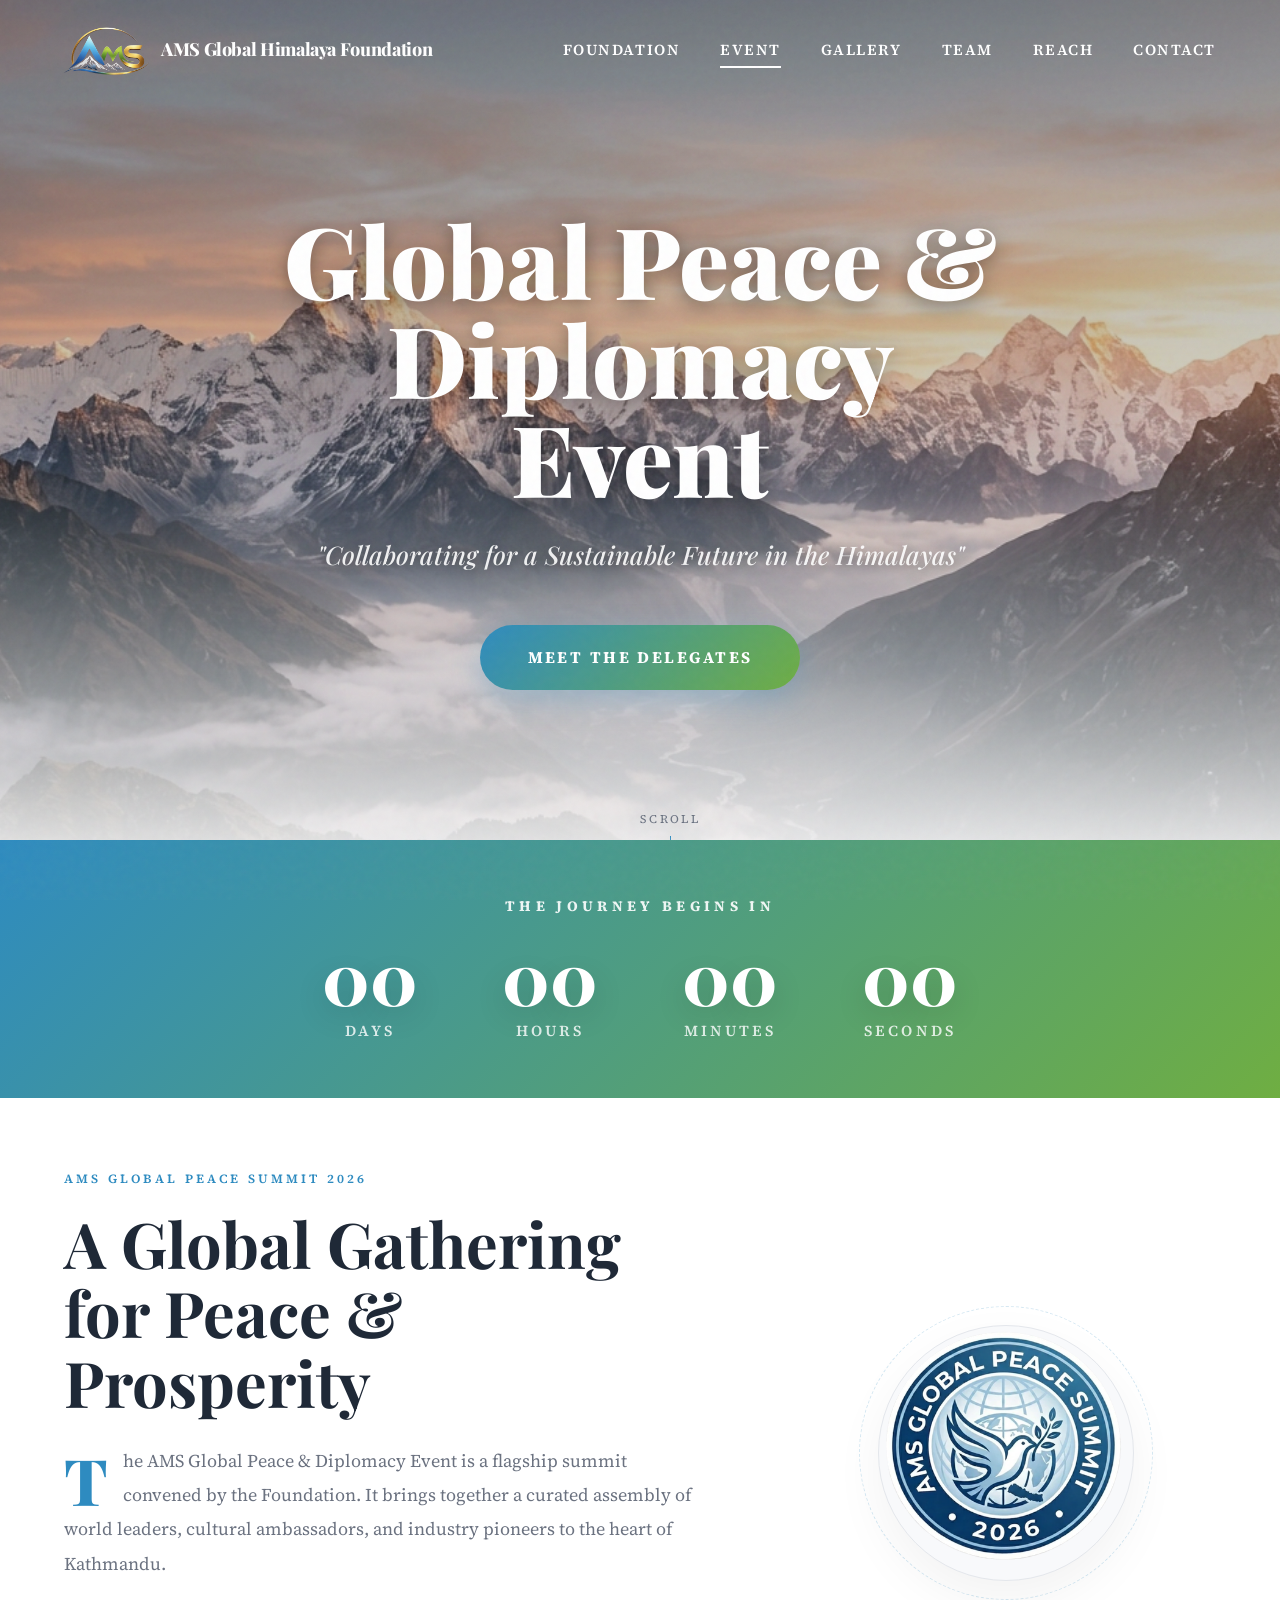
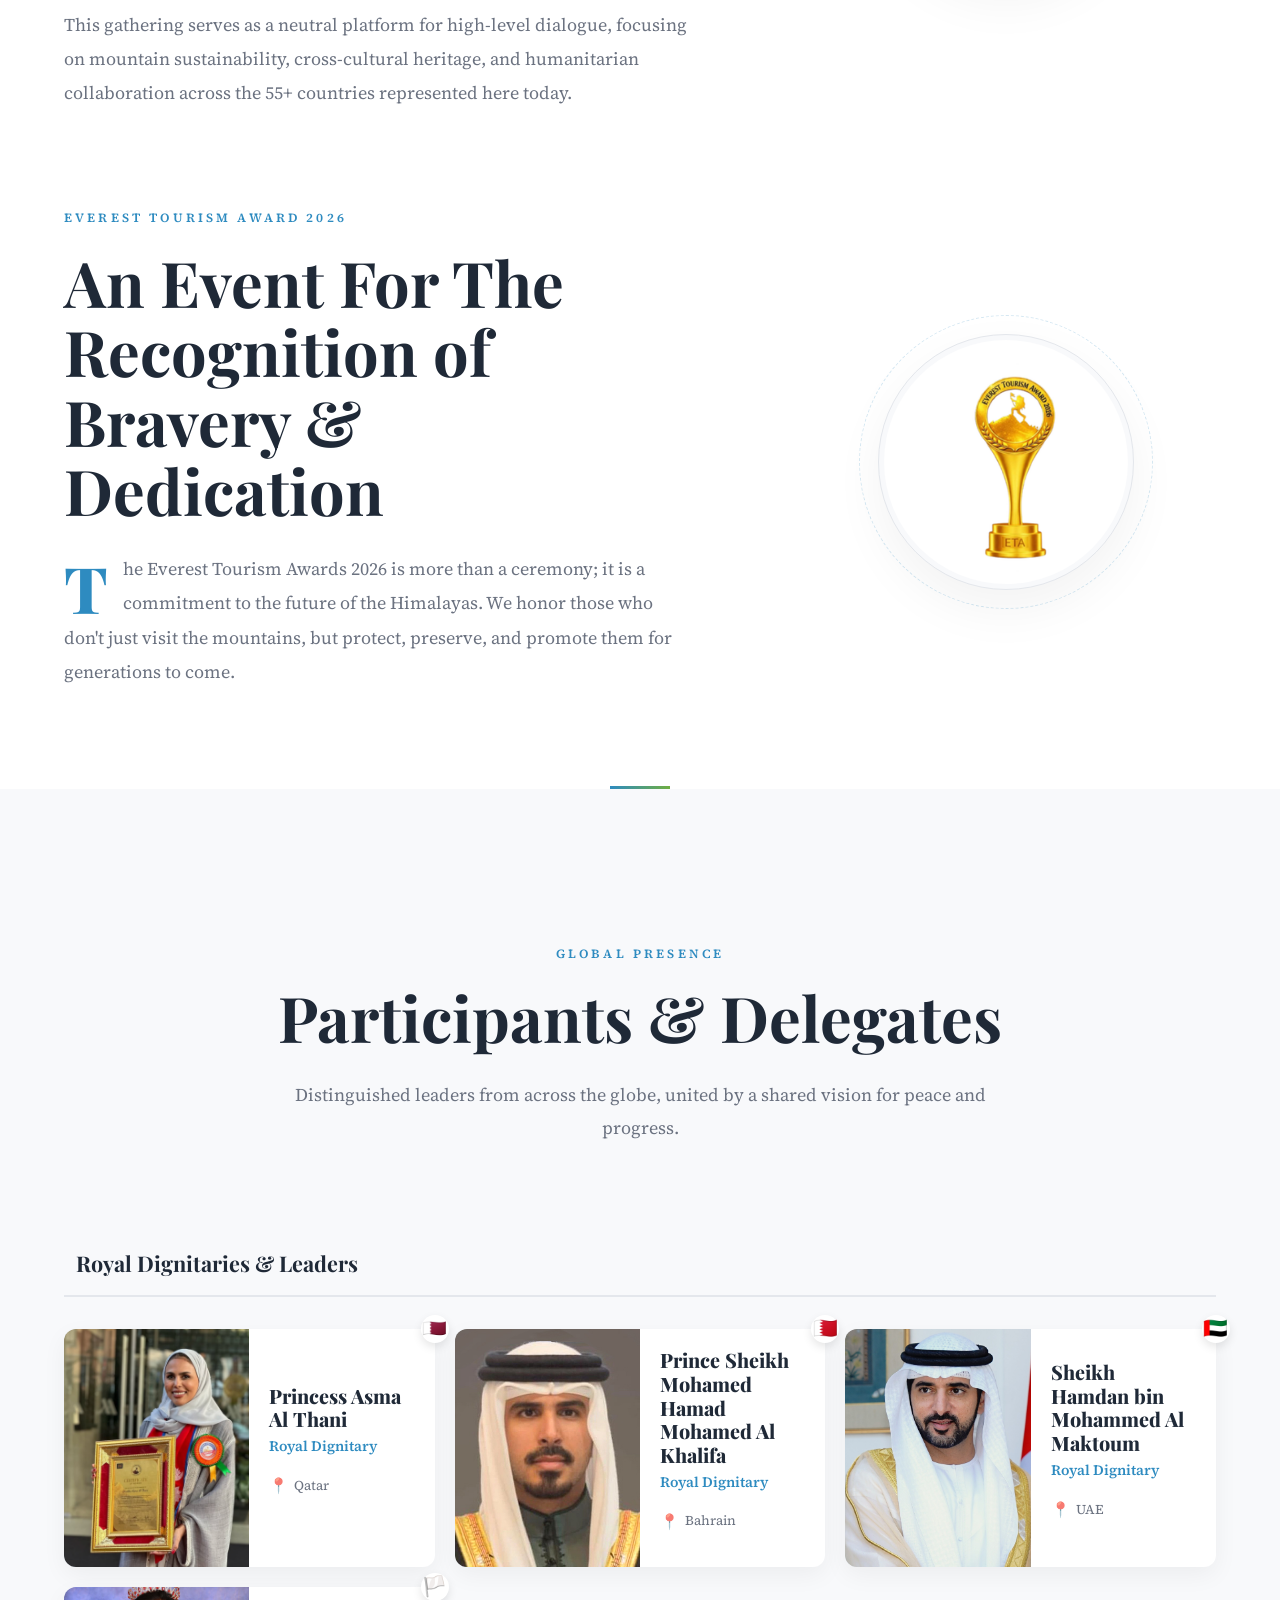
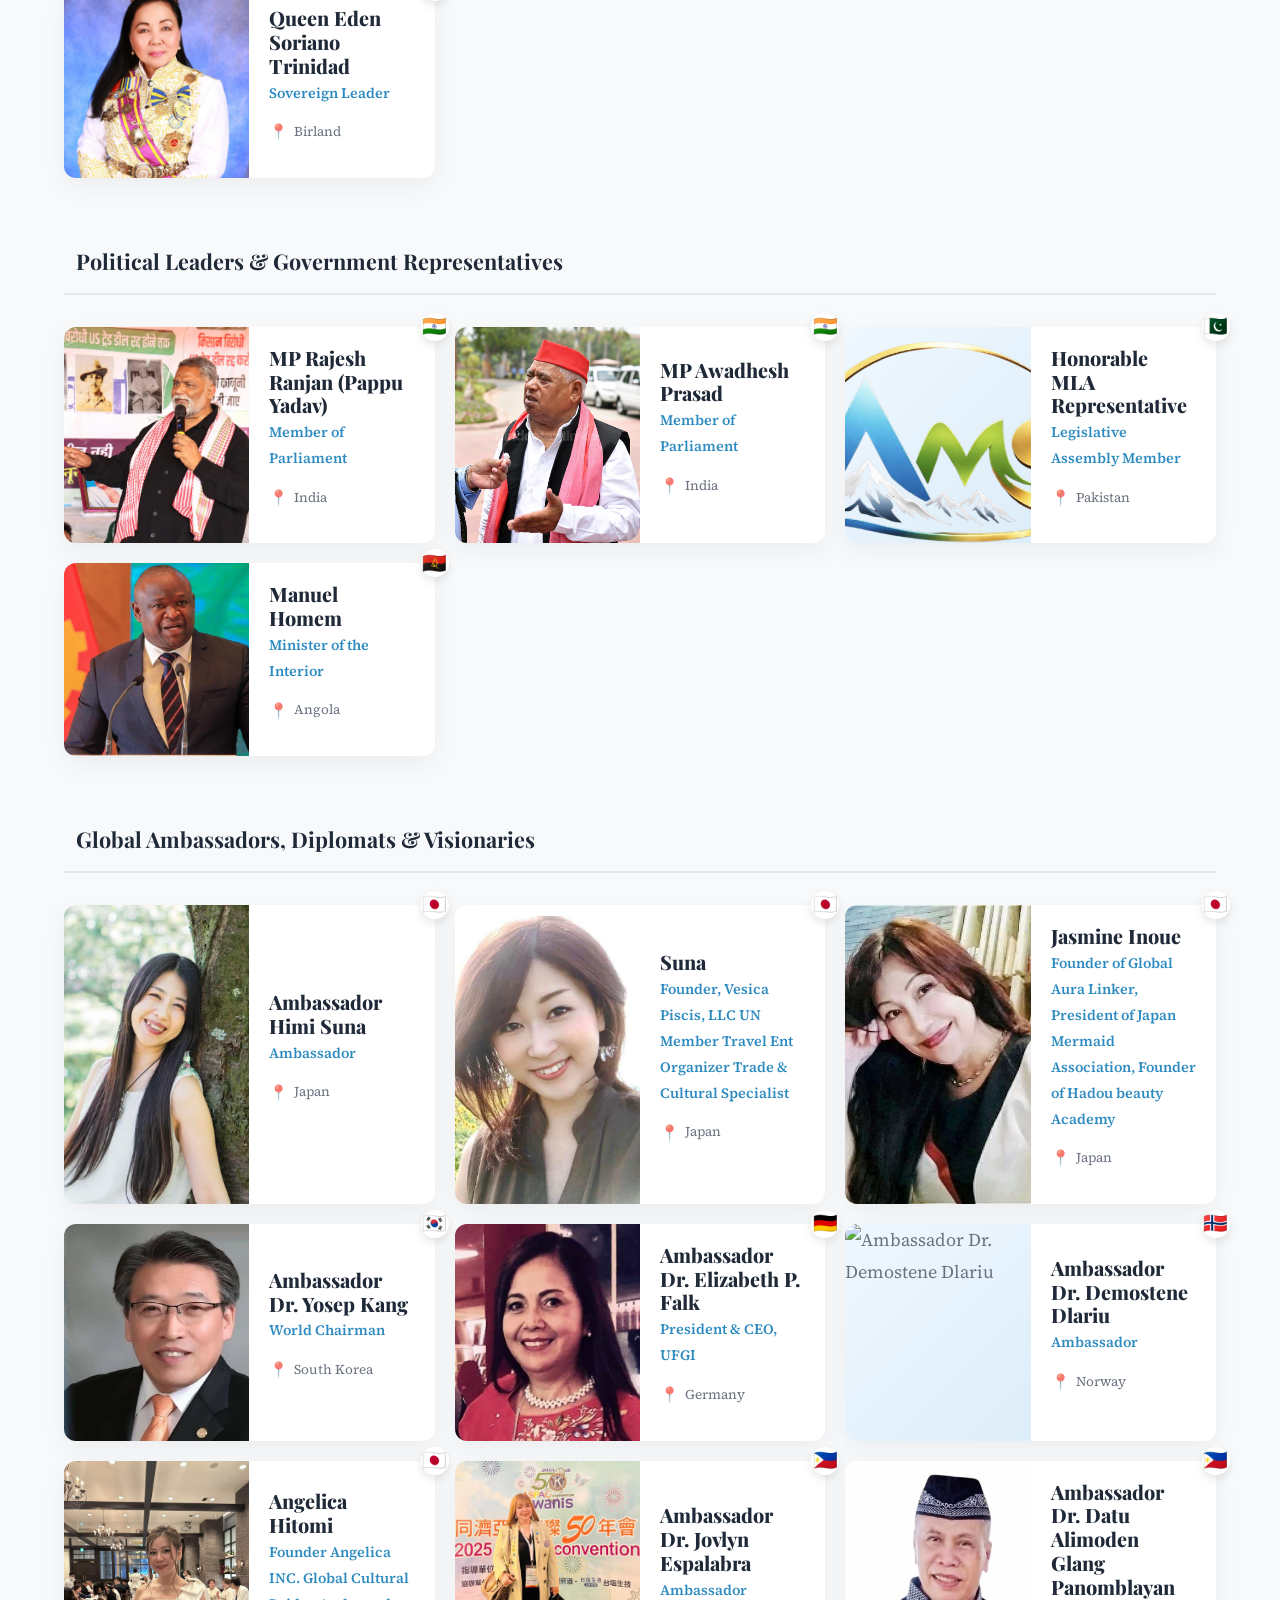
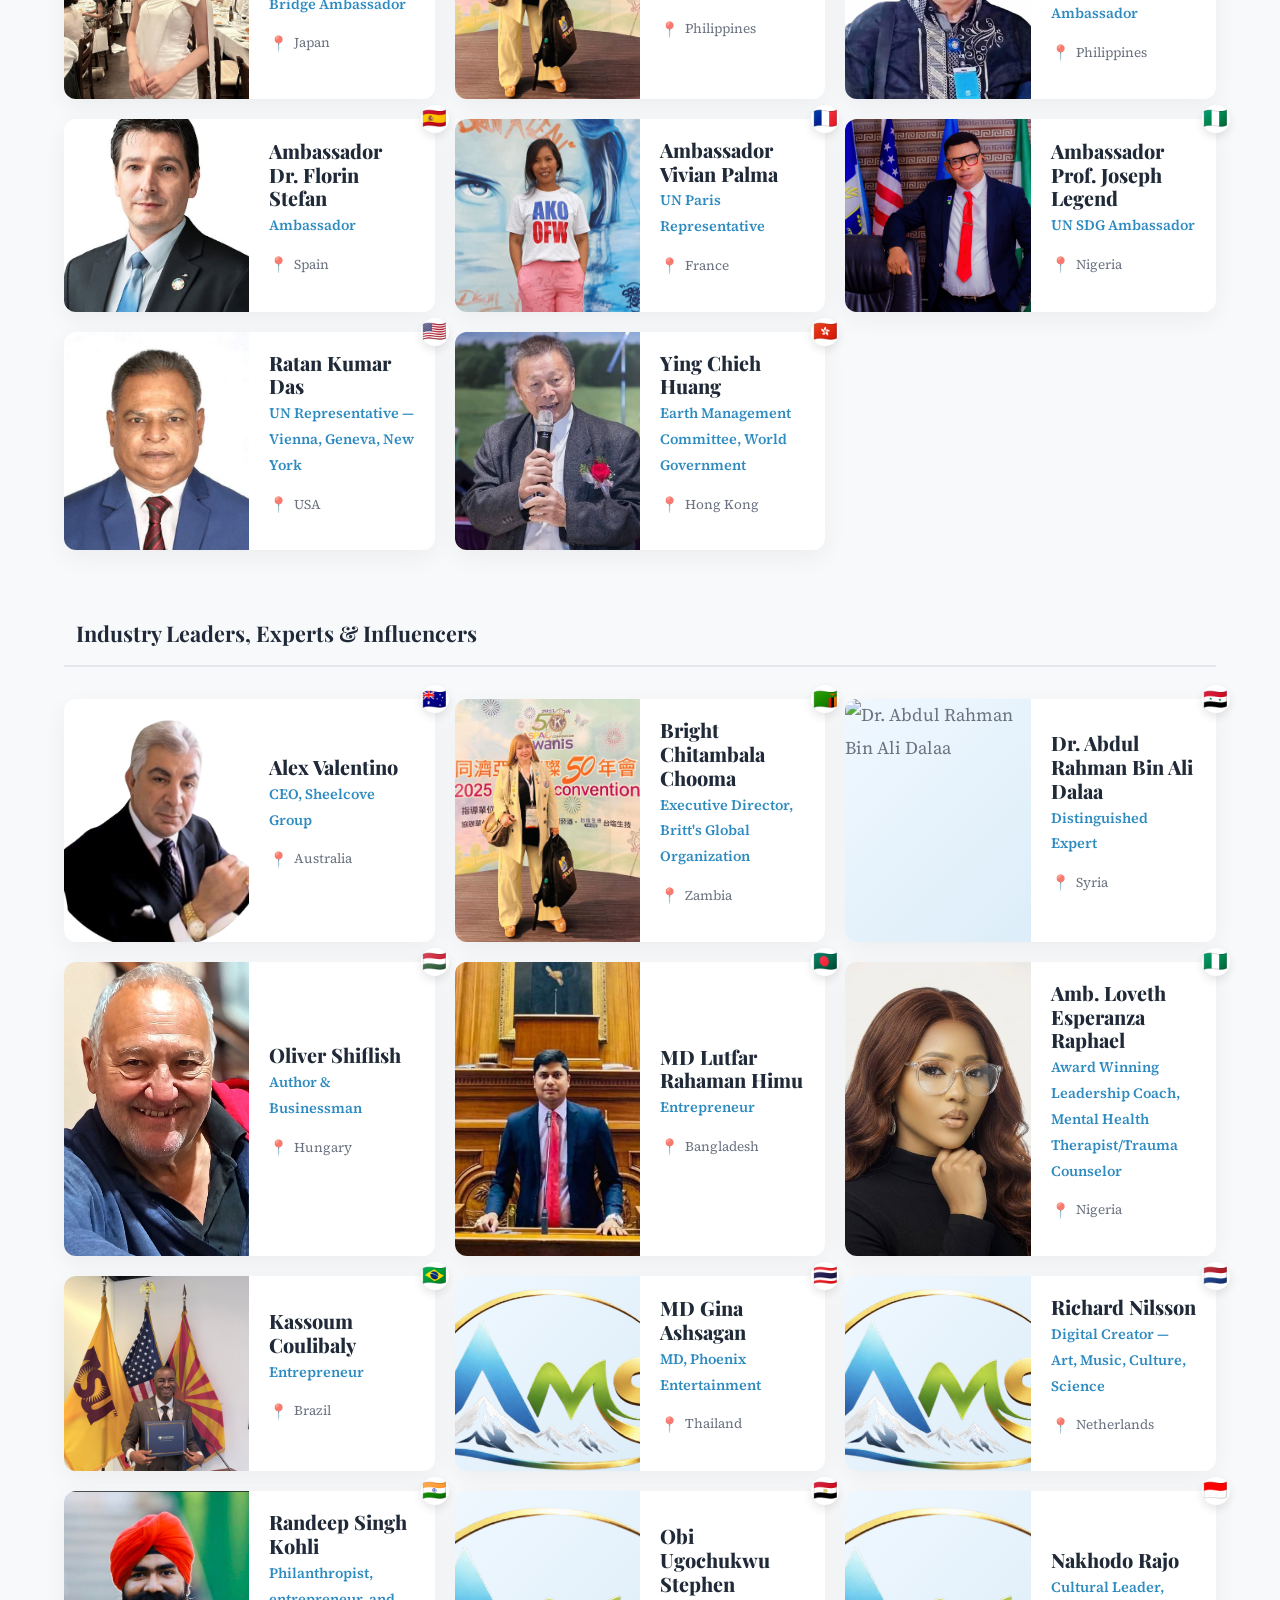
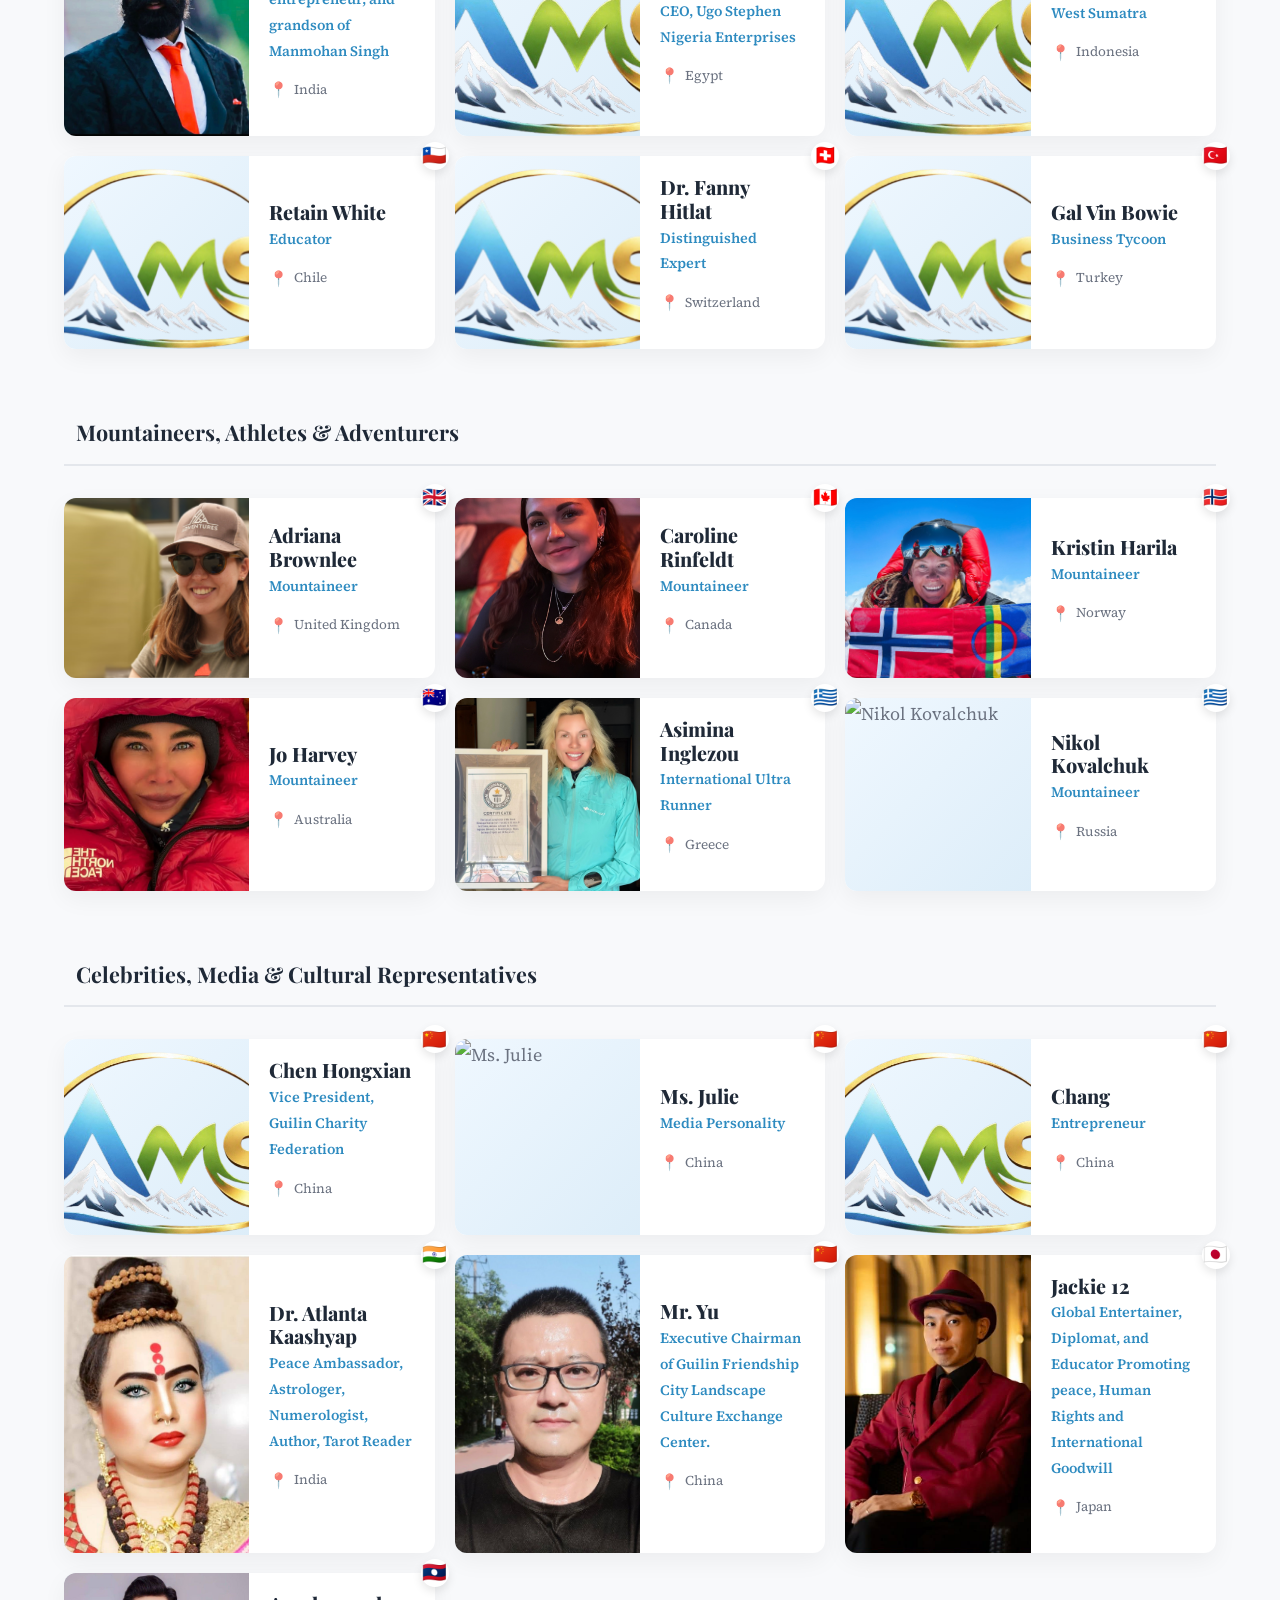
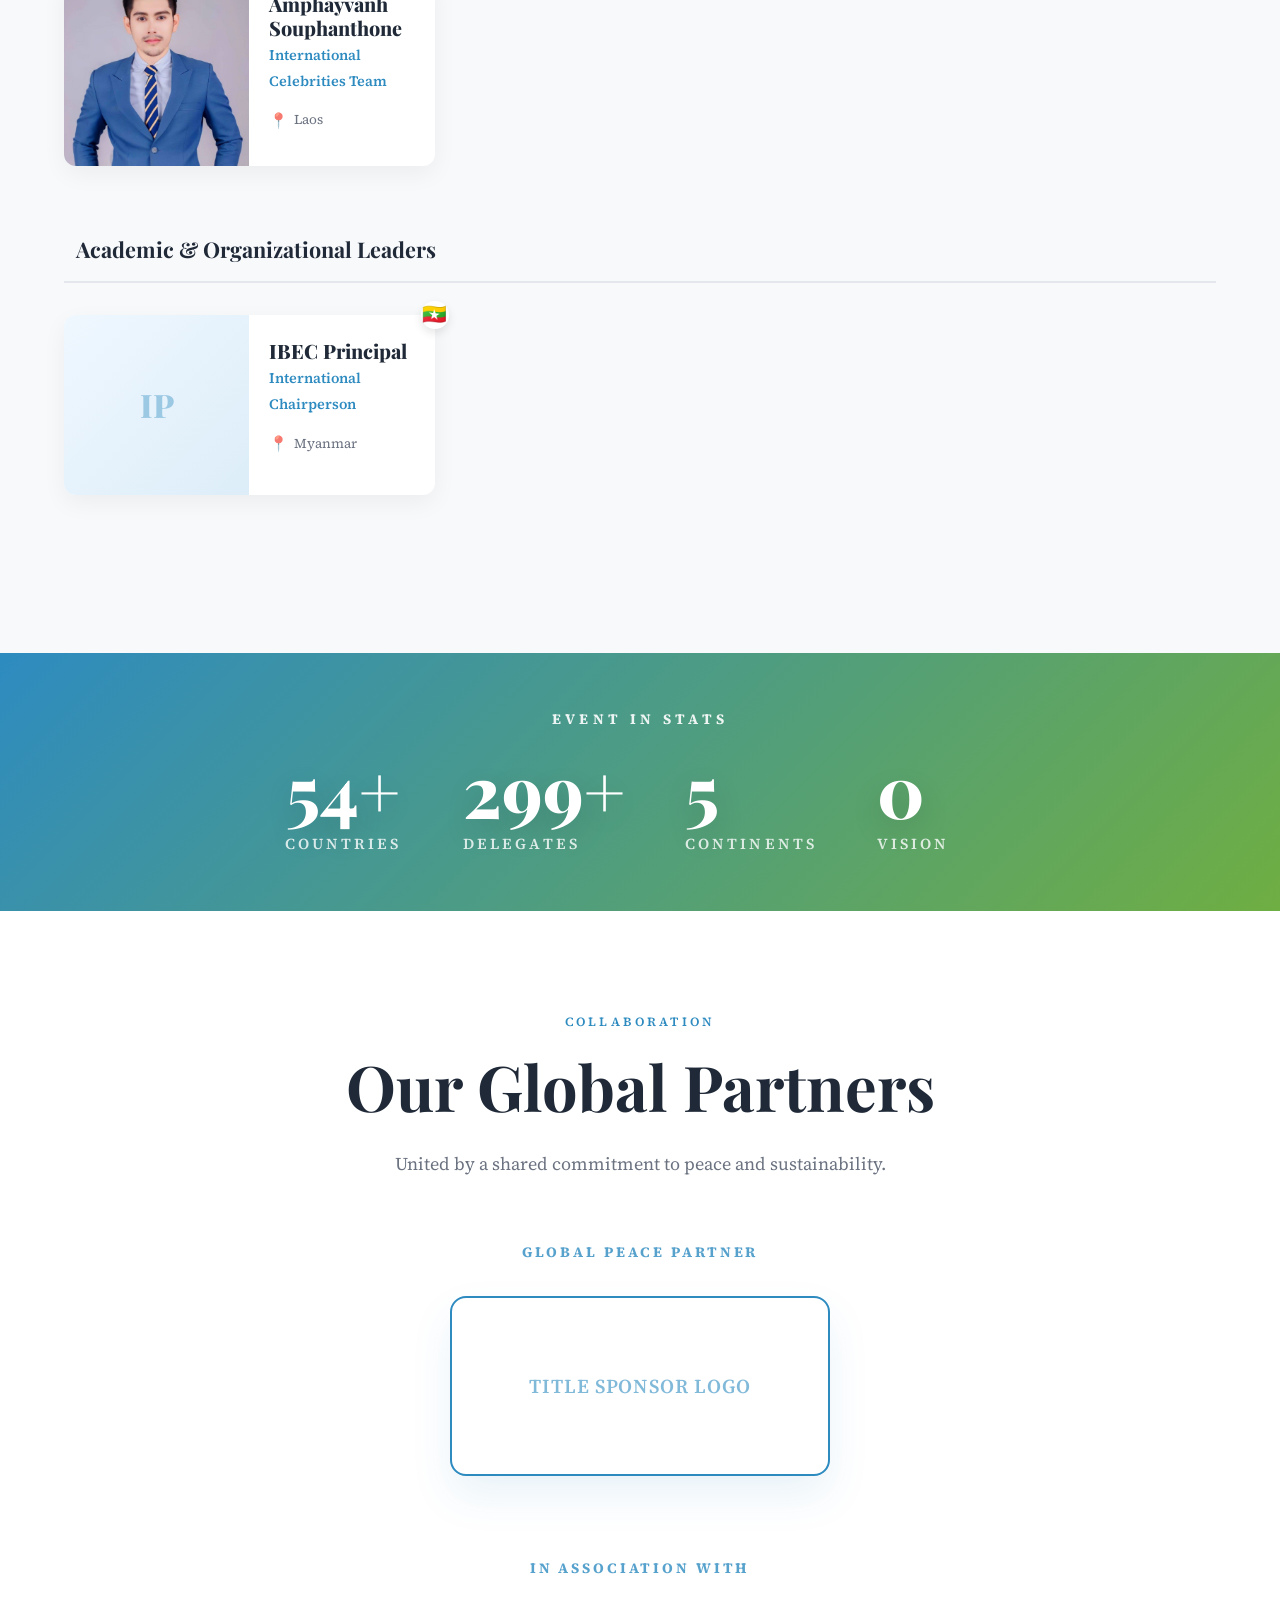
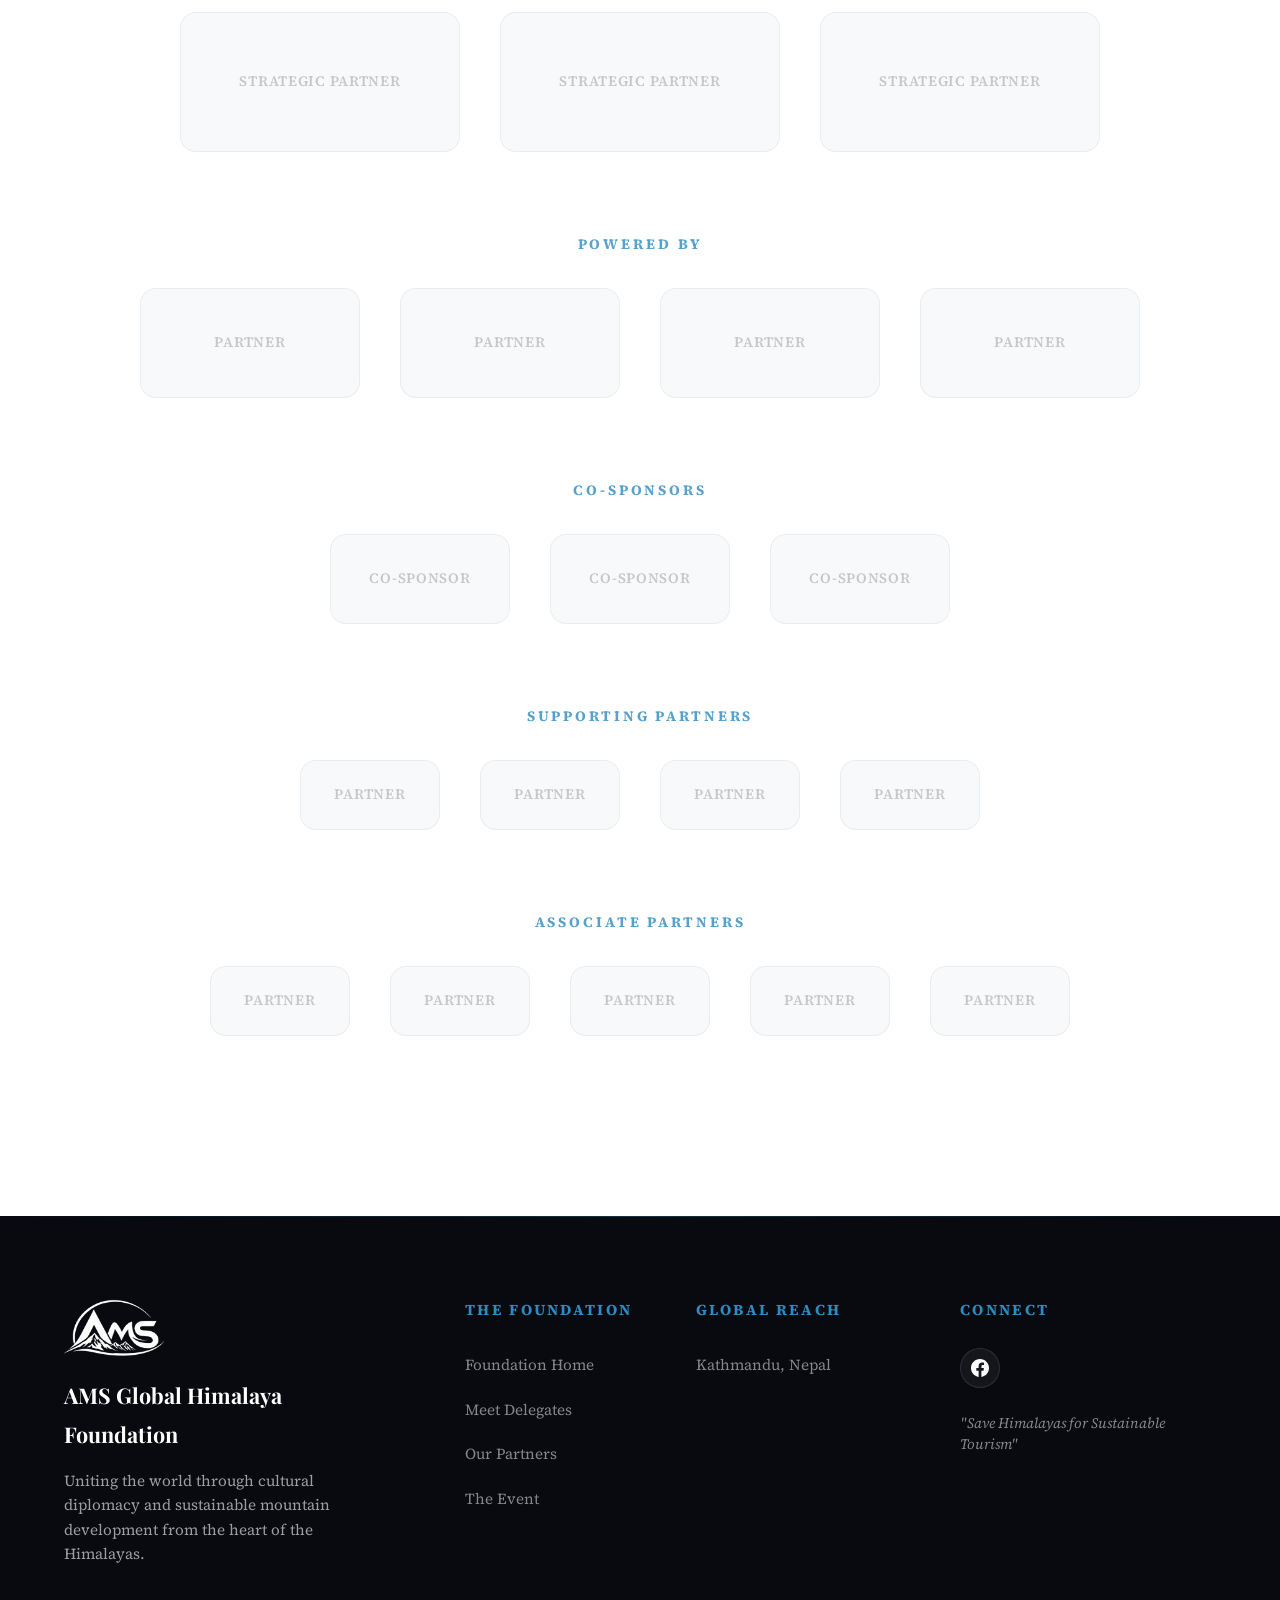
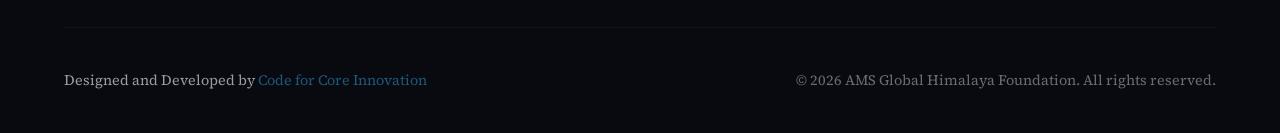
==== event.html @ 0ecf33f8 "Update event.html" ====
<!DOCTYPE html>
<html lang="en">

<head>
  <meta charset="UTF-8">
  <meta name="viewport" content="width=device-width, initial-scale=1.0">
  <title>AMS Global Himalaya Foundation</title>
  <meta name="description"
    content="AMS Global Himalaya Foundation — a prestigious international not-for-profit headquartered in Nepal, dedicated to global peace dialogue and cross-cultural collaboration.">
  <link rel="stylesheet" href="styles.css">
</head>

<body>

  <div class="grain"></div>
  <nav class="nav" id="nav">
    <div class="container">
      <div class="nav-logo"><img src="images/logo.png" alt="AMS Logo"><span class="nav-logo-text">AMS Global Himalaya Foundation</span>
      </div>
      <ul class="nav-links" id="nav-links">
        <li><a href="index.html">Foundation</a></li>
        <li><a href="event.html" class="active">Event</a></li>
        <li><a href="gallery.html">Gallery</a></li>
        <li><a href="team.html">Team</a></li>
        <li><a href="#stats">Reach</a></li>
        <li><a href="#contact">Contact</a></li>
      </ul>
      <button class="nav-toggle" id="nav-toggle" aria-label="Menu"><span></span><span></span><span></span></button>
    </div>
  </nav>

  <section class="hero" id="hero">
    <div class="hero-content">
      <!--<img src="images/logo.png" alt="AMS Event" class="hero-logo"> -->
      <h1>Global Peace & Diplomacy Event</h1>
      <p class="tagline">"Collaborating for a Sustainable Future in the Himalayas"</p>
      <a href="#delegates" class="hero-cta">Meet the Delegates</a>
    </div>
    <div class="hero-scroll"><span>Scroll</span>
      <div class="scroll-line"></div>
    </div>
  </section>

  <!-- Countdown Timer Section -->
  <section class="countdown-section reveal">
    <div class="container">
      <div class="countdown-container">
        <div class="countdown-label">The Journey Begins In</div>
        <div class="countdown-grid">
          <div class="countdown-item">
            <div class="num" id="days">00</div>
            <div class="label">Days</div>
          </div>
          <div class="countdown-item">
            <div class="num" id="hours">00</div>
            <div class="label">Hours</div>
          </div>
          <div class="countdown-item">
            <div class="num" id="minutes">00</div>
            <div class="label">Minutes</div>
          </div>
          <div class="countdown-item">
            <div class="num" id="seconds">00</div>
            <div class="label">Seconds</div>
          </div>
        </div>
      </div>
    </div>
  </section>

  <section class="about" id="about">
    <div class="container">
      <div class="about-grid">
        <div class="about-text reveal">
          <div class="section-label">AMS Global Peace Summit 2026</div>
          <h2 class="section-title">A Global Gathering for Peace & Prosperity</h2>
          <p>The AMS Global Peace & Diplomacy Event is a flagship summit convened by the Foundation. It brings together
            a curated assembly of world leaders, cultural ambassadors, and industry pioneers to the heart of Kathmandu.
          </p>
          <p>This gathering serves as a neutral platform for high-level dialogue, focusing on mountain sustainability,
            cross-cultural heritage, and humanitarian collaboration across the 55+ countries represented here today.</p>
        </div>
        <div class="about-visual reveal reveal-delay-2">
          <div class="about-emblem">
            <div class="emblem-inner">
              <div class="mountain-icon"><img src="images/Logo-AMS-Summit-1.png" alt="AMS Summit Logo"></div>

            </div>
          </div>
        </div>
      </div>
    </div>
  </section>
  <section class="about" id="about">
    <div class="container">
      <div class="about-grid">
        <div class="about-text reveal">
          <div class="section-label">Everest Tourism Award 2026</div>
          <h2 class="section-title">An Event For The Recognition of Bravery & Dedication</h2>
          <p>The Everest Tourism Awards 2026 is more than a ceremony; it is a commitment to the future of the Himalayas. We honor those who don't just visit the mountains, but protect, preserve, and promote them for generations to come.</p>
        </div>
        <div class="about-visual reveal reveal-delay-2">
          <div class="about-emblem">
            <div class="emblem-inner">
              <div class="mountain-icon"><img src="images/everest-tourism-award-2026.png" alt="Everest Award 2026"></div>
            </div>
          </div>
        </div>
      </div>
    </div>
  </section>

  <div class="container">
    <div class="divider"></div> 
  </div>

  <section class="delegates" id="delegates">
    <div class="container">
      <div class="delegates-header reveal">
        <div class="section-label">Global Presence</div>
        <h2 class="section-title">Participants &amp; Delegates</h2>
        <p class="section-subtitle" style="margin:0 auto">Distinguished leaders from across the globe, united by a
          shared vision for peace and progress.</p>
      </div>

      <div class="delegate-category cat-royal reveal">
        <h3 class="category-title"><span class="cat-icon"></span> Royal Dignitaries &amp; Leaders</h3>
        <div class="delegate-grid" id="grid-royal"></div>
      </div>
      <div class="delegate-category cat-political reveal">
        <h3 class="category-title"><span class="cat-icon"></span> Political Leaders &amp; Government Representatives
        </h3>
        <div class="delegate-grid" id="grid-political"></div>
      </div>
      <div class="delegate-category cat-ambassador reveal">
        <h3 class="category-title"><span class="cat-icon"></span> Global Ambassadors, Diplomats &amp; Visionaries</h3>
        <div class="delegate-grid" id="grid-ambassador"></div>
      </div>
      <div class="delegate-category cat-industry reveal">
        <h3 class="category-title"><span class="cat-icon"></span> Industry Leaders, Experts &amp; Influencers</h3>
        <div class="delegate-grid" id="grid-industry"></div>
      </div>
      <div class="delegate-category cat-mountain reveal">
        <h3 class="category-title"><span class="cat-icon"></span> Mountaineers, Athletes &amp; Adventurers</h3>
        <div class="delegate-grid" id="grid-mountain"></div>
      </div>
      <div class="delegate-category cat-celebrity reveal">
        <h3 class="category-title"><span class="cat-icon"></span> Celebrities, Media &amp; Cultural Representatives
        </h3>
        <div class="delegate-grid" id="grid-celebrity"></div>
      </div>
      <div class="delegate-category cat-academic reveal">
        <h3 class="category-title"><span class="cat-icon"></span> Academic &amp; Organizational Leaders</h3>
        <div class="delegate-grid" id="grid-academic"></div>
      </div>
    </div>
  </section>

  <!-- Countdown Timer Section -->
  <section class="countdown-section reveal">
    <div class="container">
      <div class="countdown-container">
        <div class="countdown-label">Event in Stats</div>
        <div class="countdown-grid">
          <div class="countdown-item">
            <div class="countdown-grid" style="justify-content: flex-between;">
              <div class="countdown-item reveal" style="align-items: flex-center;">
                <div class="num" data-count="55" data-suffix="+">0</div>
                <div class="label">Countries</div>
              </div>
              <div class="countdown-item reveal reveal-delay-1" style="align-items: flex-start;">
                <div class="num" data-count="300" data-suffix="+">0</div>
                <div class="label">Delegates</div>
              </div>
              <div class="countdown-item reveal reveal-delay-2" style="align-items: flex-start;">
                <div class="num" data-count="6" data-suffix="">0</div>
                <div class="label">Continents</div>
              </div>
              <div class="countdown-item reveal reveal-delay-3" style="align-items: flex-start;">
                <div class="num" data-count="1" data-suffix="">0</div>
                <div class="label">Vision</div>
              </div>
            </div>
          </div>
        </div>
      </div>
  </section>

  </div>
  </div>
  </section>

  <!-- Partners & Sponsors Section -->
  <section class="partners" id="partners">
    <div class="container">
      <div class="partners-header reveal">
        <div class="section-label">Collaboration</div>
        <h2 class="section-title">Our Global Partners</h2>
        <p class="section-subtitle" style="margin:0 auto">United by a shared commitment to peace and sustainability.</p>
      </div>

      <!-- Layer 1: Title Sponsor -->
      <div class="partner-tier tier-1 reveal">
        <h3 class="tier-label">Global Peace Partner</h3>
        <div class="partner-grid">
          <div class="partner-card title-partner">
            <div class="partner-placeholder">Title Sponsor Logo</div>
          </div>
        </div>
      </div>

      <!-- Layer 2: Strategic Partner -->
      <div class="partner-tier tier-2 reveal">
        <h3 class="tier-label">In Association With</h3>
        <div class="partner-grid max-3">
          <div class="partner-card">
            <div class="partner-placeholder">Strategic Partner</div>
          </div>
          <div class="partner-card">
            <div class="partner-placeholder">Strategic Partner</div>
          </div>
          <div class="partner-card">
            <div class="partner-placeholder">Strategic Partner</div>
          </div>
        </div>
      </div>

      <!-- Layer 3: Powered By -->
      <div class="partner-tier tier-3 reveal">
        <h3 class="tier-label">Powered By</h3>
        <div class="partner-grid max-4">
          <div class="partner-card">
            <div class="partner-placeholder">Partner</div>
          </div>
          <div class="partner-card">
            <div class="partner-placeholder">Partner</div>
          </div>
          <div class="partner-card">
            <div class="partner-placeholder">Partner</div>
          </div>
          <div class="partner-card">
            <div class="partner-placeholder">Partner</div>
          </div>
        </div>
      </div>

      <!-- Layer 4: Co-Sponsors -->
      <div class="partner-tier tier-4 reveal">
        <h3 class="tier-label">Co-Sponsors</h3>
        <div class="partner-grid">
          <div class="partner-card small">
            <div class="partner-placeholder">Co-Sponsor</div>
          </div>
          <div class="partner-card small">
            <div class="partner-placeholder">Co-Sponsor</div>
          </div>
          <div class="partner-card small">
            <div class="partner-placeholder">Co-Sponsor</div>
          </div>
        </div>
      </div>

      <!-- Layer 5: Supporting Partners -->
      <div class="partner-tier tier-5 reveal">
        <h3 class="tier-label">Supporting Partners</h3>
        <div class="partner-grid">
          <div class="partner-card mini">
            <div class="partner-placeholder">Partner</div>
          </div>
          <div class="partner-card mini">
            <div class="partner-placeholder">Partner</div>
          </div>
          <div class="partner-card mini">
            <div class="partner-placeholder">Partner</div>
          </div>
          <div class="partner-card mini">
            <div class="partner-placeholder">Partner</div>
          </div>
        </div>
      </div>

      <!-- Layer 6: Associate Partners -->
      <div class="partner-tier tier-6 reveal">
        <h3 class="tier-label">Associate Partners</h3>
        <div class="partner-grid">
          <div class="partner-card mini">
            <div class="partner-placeholder">Partner</div>
          </div>
          <div class="partner-card mini">
            <div class="partner-placeholder">Partner</div>
          </div>
          <div class="partner-card mini">
            <div class="partner-placeholder">Partner</div>
          </div>
          <div class="partner-card mini">
            <div class="partner-placeholder">Partner</div>
          </div>
          <div class="partner-card mini">
            <div class="partner-placeholder">Partner</div>
          </div>
        </div>
      </div>
    </div>
  </section>

  <footer class="footer">
    <div class="container">
      <div class="footer-grid">
        <div class="footer-brand">
          <img src="images/logo.png" alt="AMS" class="footer-logo-img">
          <div class="footer-name">AMS Global Himalaya Foundation</div>
          <p class="footer-about">Uniting the world through cultural diplomacy and sustainable mountain development from
            the heart of the Himalayas.</p>
        </div>
        <div class="footer-links">
          <h4>The Foundation</h4>
          <ul>
            <li><a href="index.html">Foundation Home</a></li>
            <li><a href="#delegates">Meet Delegates</a></li>
            <li><a href="#partners">Our Partners</a></li>
            <li><a href="#about">The Event</a></li>
          </ul>
        </div>
        <div class="footer-links">
          <h4>Global Reach</h4>
          <ul>
            <li><a href="#">Kathmandu, Nepal</a></li>
          </ul>
        </div>
        <div class="footer-contact">
          <h4>Connect</h4>
          <div class="footer-social">
            <a href="https://www.facebook.com/profile.php?id=100089523623571" aria-label="Facebook"><svg width="18"
                height="18" viewBox="0 0 24 24" fill="currentColor">
                <path
                  d="M24 12.073c0-6.627-5.373-12-12-12s-12 5.373-12 12c0 5.99 4.388 10.954 10.125 11.854v-8.385H7.078v-3.47h3.047V9.43c0-3.007 1.792-4.669 4.533-4.669 1.312 0 2.686.235 2.686.235v2.953H15.83c-1.491 0-1.956.925-1.956 1.874v2.25h3.328l-.532 3.47h-2.796v8.385C19.612 23.027 24 18.062 24 12.073z" />
              </svg></a>
          </div>
          <p class="footer-tagline">"Save Himalayas for Sustainable Tourism"</p>
        </div>
      </div>
      <div class="footer-bottom-bar">
        <div class="footer-nepal"> Designed and Developed by <a href="https://codeforcore.com/">Code for Core
            Innovation</a></div>
        <div class="footer-copyright">&copy; 2026 AMS Global Himalaya Foundation. All rights reserved.</div>
      </div>
    </div>
  </footer>

  <script>
    /* Delegate data — rendered via JS to keep HTML compact */
    const D = {
      royal: [
        { n: "Princess Asma Al Thani", r: "Royal Dignitary", c: "Qatar", f: "🇶🇦", p: "images/princess-asma-al-thani.png" },
        /*{ n: "Prince Bandar Bin Khalid Bin Fahd", r: "Royal Dignitary", c: "Saudi Arabia", f: "🇸🇦", p: "images/prince-bandar-bin-khalid-bin-fahd.jpg" },*/
        { n: "Prince Sheikh Mohamed Hamad Mohamed Al Khalifa", r: "Royal Dignitary", c: "Bahrain", f: "🇧🇭", p: "images/mohamed-khalifa.jpg" },
        { n: "Sheikh Hamdan bin Mohammed Al Maktoum", r: "Royal Dignitary", c: "UAE", f: "🇦🇪", p: "images/sheikh-hamdan-bin-mohammed-al-maktoum.jpg" },
        { n: "Queen Eden Soriano Trinidad", r: "Sovereign Leader", c: "Birland", f: "🏳️", p: "images/queen-trinidad.jpg" }
      ],
      political: [
        { n: "MP Rajesh Ranjan (Pappu Yadav)", r: "Member of Parliament", c: "India", f: "🇮🇳", p: "images/rajesh-ranjan-pappu-yadav.jpg" },
        { n: "MP Awadhesh Prasad", r: "Member of Parliament", c: "India", f: "🇮🇳", p: "images/mp-awadhesh-prasad.jpg" },
        {n: "Honorable MLA Representative", r: "Legislative Assembly Member", c: "Pakistan", f: "🇵🇰", p: "images/logo.png" },
        { n: "Manuel Homem", r: "Minister of the Interior", c: "Angola", f: "🇦🇴", p: "images/manuel-homem.jpg" }
      ],
      ambassador: [
        { n: "Ambassador Himi Suna", r: "Ambassador", c: "Japan", f: "🇯🇵", p: "images/Himi-suma.jpeg" },
        { n: "Suna", r: "Founder, Vesica Piscis, LLC UN Member Travel Ent Organizer Trade & Cultural Specialist", c: "Japan", f: "🇯🇵", p: "images/suna.jpeg" },
        { n: "Jasmine Inoue", r: "Founder of Global Aura Linker, President of Japan Mermaid Association, Founder of Hadou beauty Academy", c: "Japan", f: "🇯🇵", p: "images/Jasmine-inoue.jpeg" },
        { n: "Ambassador Dr. Yosep Kang", r: "World Chairman", c: "South Korea", f: "🇰🇷", p: "images/dr-yosep-kang.jpg" },
        { n: "Ambassador Dr. Elizabeth P. Falk", r: "President & CEO, UFGI", c: "Germany", f: "🇩🇪", p: "images/elizabeth-p-falk.jpg" },
        { n: "Ambassador Dr. Demostene Dlariu", r: "Ambassador", c: "Norway", f: "🇳🇴", p: "images/Demostene-dlariu.png" },
        { n: "Angelica Hitomi", r: "Founder Angelica INC. Global Cultural Bridge Ambassador", c: "Japan", f: "🇯🇵", p: "images/ANGELICA-HITOMI.jpeg" },
        { n: "Ambassador Dr. Jovlyn Espalabra", r: "Ambassador", c: "Philippines", f: "🇵🇭", p: "images/Dr-Jovylyn-Simoy-Espalabra.jpeg" },
        { n: "Ambassador Dr. Datu Alimoden Glang Panomblayan", r: "Ambassador", c: "Philippines", f: "🇵🇭", p: "images/Ambassador-Dr-Datu-Alimoden-Glang-Panomblayan.jpeg" },
        { n: "Ambassador Dr. Florin Stefan", r: "Ambassador", c: "Spain", f: "🇪🇸", p: "images/florin-stefan.jpg" },
        { n: "Ambassador Vivian Palma", r: "UN Paris Representative", c: "France", f: "🇫🇷", p: "images/vivian-palma.png" },
        { n: "Ambassador Prof. Joseph Legend", r: "UN SDG Ambassador", c: "Nigeria", f: "🇳🇬", p: "images/joseph-legend-mfon.jpg" },
        { n: "Ratan Kumar Das", r: "UN Representative — Vienna, Geneva, New York", c: "USA", f: "🇺🇸", p: "images/Ratan-kumar-das.jpeg" },
        { n: "Ying Chieh Huang", r: "Earth Management Committee, World Government", c: "Hong Kong", f: "🇭🇰", p: "images/ying-chieh-huang.png" }
      ],
      industry: [
        { n: "Alex Valentino", r: "CEO, Sheelcove Group", c: "Australia", f: "🇦🇺", p: "images/Alex-valentino.png" },
        { n: "Bright Chitambala Chooma", r: "Executive Director, Britt's Global Organization", c: "Zambia", f: "🇿🇲", p: "images/Dr-Jovylyn-Simoy-Espalabra.jpeg" },
        { n: "Dr. Abdul Rahman Bin Ali Dalaa", r: "Distinguished Expert", c: "Syria", f: "🇸🇾", p: "images/dr-abdul.png" },
        { n: "Oliver Shiflish", r: "Author & Businessman", c: "Hungary", f: "🇭🇺", p: "images/Oliver-Shiflish.jpg" },
        { n: "MD Lutfar Rahaman Himu", r: "Entrepreneur", c: "Bangladesh", f: "🇧🇩", p: "images/MD-Luftar-rahaman-himu.png" },
        { n: "Amb. Loveth Esperanza Raphael", r: "Award Winning Leadership Coach, Mental Health Therapist/Trauma Counselor", c: "Nigeria", f: "🇳🇬", p: "images/Amb-Loveth-Esperanza-Raphael.jpg" },
        { n: "Kassoum Coulibaly", r: "Entrepreneur", c: "Brazil", f: "🇧🇷", p: "images/Kassoum-Coulibaly.jpg" },
        { n: "MD Gina Ashsagan", r: "MD, Phoenix Entertainment", c: "Thailand", f: "🇹🇭", p: "images/logo.png" },
        { n: "Richard Nilsson", r: "Digital Creator — Art, Music, Culture, Science", c: "Netherlands", f: "🇳🇱", p: "images/logo.png" },
        { n: "Randeep Singh Kohli", r: "Philanthropist, entrepreneur, and grandson of Manmohan Singh", c: "India", f: "🇮🇳", p: "images/randeep-singh-kohli.jpg" },
        { n: "Obi Ugochukwu Stephen", r: "CEO, Ugo Stephen Nigeria Enterprises", c: "Egypt", f: "🇪🇬", p: "images/logo.png" },
        { n: "Nakhodo Rajo", r: "Cultural Leader, West Sumatra", c: "Indonesia", f: "🇮🇩", p: "images/logo.png" },
        { n: "Retain White", r: "Educator", c: "Chile", f: "🇨🇱", p: "images/logo.png" },
        { n: "Dr. Fanny Hitlat", r: "Distinguished Expert", c: "Switzerland", f: "🇨🇭", p: "images/logo.png" },
        { n: "Gal Vin Bowie", r: "Business Tycoon", c: "Turkey", f: "🇹🇷", p: "images/logo.png" }
      ],
      mountain: [
        { n: "Adriana Brownlee", r: "Mountaineer", c: "United Kingdom", f: "🇬🇧", p: "images/adriana-brownlee.jpg" },
        { n: "Caroline Rinfeldt", r: "Mountaineer", c: "Canada", f: "🇨🇦", p: "images/Caroline-Rinfeldt.jpg" },
        { n: "Kristin Harila", r: "Mountaineer", c: "Norway", f: "🇳🇴", p: "images/kristin-harila.jpg" },
        { n: "Jo Harvey", r: "Mountaineer", c: "Australia", f: "🇦🇺", p: "images/Jo-Harvey.png" },
        { n: "Asimina Inglezou", r: "International Ultra Runner", c: "Greece", f: "🇬🇷", p: "images/asimina-inglezou.jpg" },
        { n: "Nikol Kovalchuk", r: "Mountaineer", c: "Russia", f: "🇬🇷", p: "images/nikol-kovalchuk.png" }, 
      ],
      celebrity: [
        { n: "Chen Hongxian", r: "Vice President, Guilin Charity Federation", c: "China", f: "🇨🇳", p: "images/logo.png" },
        { n: "Ms. Julie", r: "Media Personality", c: "China", f: "🇨🇳", p: "images/ms-julie.png" },
        { n: "Chang", r: "Entrepreneur", c: "China", f: "🇨🇳", p: "images/logo.png" },
        { n: "Dr. Atlanta Kaashyap", r: "Peace Ambassador, Astrologer, Numerologist, Author, Tarot Reader", c: "India", f: "🇮🇳", p: "images/Astrologer-Atlanta-Kaashyap.jpg" },
        { n: "Mr. Yu", r: "Executive Chairman of Guilin Friendship City Landscape Culture Exchange Center.", c: "China", f: "🇨🇳", p: "images/Mr-Yu.jpeg" },
        { n: "Jackie 12", r: "Global Entertainer, Diplomat, and Educator Promoting peace, Human Rights and International Goodwill", c: "Japan", f: "🇯🇵", p: "images/jackie-12.jpg" },
        { n: "Amphayvanh Souphanthone", r: "International Celebrities Team", c: "Laos", f: "🇱🇦", p: "images/Amphayvanh-Souphanthone.jpg" }
      ],
      academic: [
        { n: "IBEC Principal", r: "International Chairperson", c: "Myanmar", f: "🇲🇲" }
      ]
    };

    function initials(name) {
      return name.replace(/^(Ambassador|Prince|Princess|Queen|Sheikh|MP|Dr\.|Prof\.|MD|Hon\.|Honorable)\s+/gi, '')
        .split(' ').filter(w => w.length > 1).slice(0, 2).map(w => w[0].toUpperCase()).join('');
    }

    function renderCards(gridId, items) {
      const grid = document.getElementById('grid-' + gridId);
      if (!grid) return;
      grid.innerHTML = items.map(d => `
    <div class="delegate-card">
      <div class="delegate-photo-side">
        ${d.p ? `<img src="${d.p}" alt="${d.n}">` : `<div class="photo-placeholder">${initials(d.n)}</div>`}
      </div>
      <div class="delegate-info-side">
        <div class="delegate-name">${d.n}</div>
        <div class="delegate-role">${d.r}</div>
        <div class="delegate-meta">
          <div class="meta-item"><span class="icon">📍</span> ${d.c}</div>
        </div>
      </div>
      <div class="flag-badge-new">${d.f}</div>
    </div>`).join('');
    }

    Object.keys(D).forEach(k => renderCards(k, D[k]));

    // Event Countdown Logic (May 29, 2026, 11:30 Nepal Time = 05:45 UTC)
    const targetDate = new Date(Date.UTC(2026, 4, 29, 5, 45, 0)).getTime();
    // Offset for Nepal Time (UTC+5:45) is handled by the browser's local time if viewed in Nepal, 
    // but for a global event, we usually set a fixed UTC target. 
    // This assumes the input string is interpreted by the visitor's browser.

    function updateCountdown() {
      const now = new Date().getTime();
      const diff = targetDate - now;

      if (diff > 0) {
        document.getElementById('days').innerText = Math.floor(diff / (1000 * 60 * 60 * 24)).toString().padStart(2, '0');
        document.getElementById('hours').innerText = Math.floor((diff % (1000 * 60 * 60 * 24)) / (1000 * 60 * 60)).toString().padStart(2, '0');
        document.getElementById('minutes').innerText = Math.floor((diff % (1000 * 60 * 60)) / (1000 * 60)).toString().padStart(2, '0');
        document.getElementById('seconds').innerText = Math.floor((diff % (1000 * 60)) / 1000).toString().padStart(2, '0');
      }
    }
    setInterval(updateCountdown, 1000);
    updateCountdown();
  </script>
  <script src="script.js"></script>
</body>

</html>
---- styles.css ----
/* ============================================
   AMS Global Himalaya Foundation — Minimal White
   Theme: Blue mountain, green, gold from logo
   ============================================ */

@import url('https://fonts.googleapis.com/css2?family=Playfair+Display:ital,wght@0,400;0,500;0,600;0,700;0,800;1,400&family=Source+Serif+4:ital,opsz,wght@0,8..60,300;0,8..60,400;0,8..60,500;0,8..60,600;1,8..60,400&display=swap');

:root {
  --white:        #ffffff;
  --off-white:    #f8f9fb;
  --snow:         #f0f2f5;
  --fog:          #e4e7ec;
  --slate:        #6b7280;
  --charcoal:     #1f2937;
  --black:        #111827;

  --blue:         #2e8bc0;
  --blue-light:   #e8f4fc;
  --blue-pale:    #f0f8ff;
  --green:        #6fae42;
  --green-light:  #f0f8ec;
  --gold:         #c9a44a;
  --gold-light:   #faf6eb;

  --font-display: 'Playfair Display', Georgia, serif;
  --font-body:    'Source Serif 4', 'Palatino', serif;

  --section-pad: clamp(80px, 12vw, 160px);
  --content-max: 1280px;
  --ease: cubic-bezier(0.22, 1, 0.36, 1);
  --glass: rgba(255, 255, 255, 0.7);
  --glass-border: rgba(255, 255, 255, 0.3);
}

*, *::before, *::after { box-sizing: border-box; margin: 0; padding: 0; }

html {
  scroll-behavior: smooth;
  font-size: clamp(14px, 1vw + 10px, 18px);
  -webkit-font-smoothing: antialiased;
}

body {
  font-family: var(--font-body);
  font-weight: 400;
  line-height: 1.8;
  color: var(--slate);
  background: var(--white);
  overflow-x: hidden;
}

/* Grain Overlay */
.grain {
  position: fixed;
  top: 0;
  left: 0;
  width: 100%;
  height: 100%;
  pointer-events: none;
  z-index: 9999;
  opacity: 0.04;
  background-image: url("data:image/svg+xml,%3Csvg viewBox='0 0 200 200' xmlns='http://www.w3.org/2000/svg'%3E%3Cfilter id='noiseFilter'%3E%3CfeTurbulence type='fractalNoise' baseFrequency='0.65' numOctaves='3' stitchTiles='stitch'/%3E%3C/filter%3E%3Crect width='100%25' height='100%25' filter='url(%23noiseFilter)'/%3E%3C/svg%3E");
}

img { max-width: 100%; display: block; }
a { color: var(--blue); text-decoration: none; transition: color 0.3s; }
a:hover { color: var(--green); }

.container {
  width: 90%;
  max-width: var(--content-max);
  margin: 0 auto;
}

/* ---------- Reveal ---------- */
.reveal {
  opacity: 0;
  transform: translateY(40px);
  transition: opacity 0.8s var(--ease), transform 0.8s var(--ease);
}
.reveal.visible { opacity: 1; transform: translateY(0); }
.reveal-delay-1 { transition-delay: 0.15s; }
.reveal-delay-2 { transition-delay: 0.3s; }
.reveal-delay-3 { transition-delay: 0.45s; }

/* ---------- Section styling ---------- */
.section-label {
  font-family: var(--font-body);
  font-size: clamp(0.7rem, 0.8vw, 0.9rem);
  font-weight: 600;
  letter-spacing: 0.25em;
  text-transform: uppercase;
  color: var(--blue);
  margin-bottom: 1rem;
}
.section-title {
  font-family: var(--font-display);
  font-size: clamp(2rem, 5vw, 3.5rem);
  font-weight: 700;
  color: var(--charcoal);
  line-height: 1.1;
  margin-bottom: 1.5rem;
}
.section-subtitle {
  font-size: clamp(1rem, 1.2vw, 1.2rem);
  color: var(--slate);
  max-width: 700px;
  line-height: 1.8;
}
.divider {
  width: 60px;
  height: 3px;
  background: linear-gradient(90deg, var(--blue), var(--green));
  margin: 0 auto;
}

/* ============================================
   NAVIGATION
   ============================================ */
.nav {
  position: fixed;
  top: 0;
  left: 0;
  width: 100%;
  z-index: 1000;
  padding: 24px 0;
  background: rgba(255, 255, 255, 0);
  transition: all 0.5s var(--ease);
}
.nav.scrolled {
  background: var(--glass);
  backdrop-filter: blur(15px);
  -webkit-backdrop-filter: blur(15px);
  box-shadow: 0 4px 30px rgba(0, 0, 0, 0.05);
  border-bottom: 1px solid var(--glass-border);
  padding: 12px 0;
}
.nav.scrolled .nav-logo-text,
.nav.scrolled .nav-links a {
  color: var(--charcoal);
}
.nav.scrolled .nav-toggle span {
  background: var(--charcoal);
}
.nav.scrolled .nav-links a.active {
  color: var(--blue);
}
.nav.scrolled .nav-links a::after {
  background: var(--blue);
}
.nav .container {
  display: flex;
  justify-content: space-between;
  align-items: center;
}
.nav-logo {
  display: flex;
  align-items: center;
  gap: 12px;
}
.nav-logo img {
  height: clamp(40px, 4vw, 52px);
  width: auto;
}
.nav-logo-text {
  font-family: var(--font-display);
  font-size: clamp(1rem, 1.2vw, 1.3rem);
  font-weight: 800;
  color: #ffffff; /* White by default */
  letter-spacing: -0.02em;
  transition: color 0.3s var(--ease);
}
.nav-links {
  display: flex;
  list-style: none;
  gap: 40px;
}
.nav-links a {
  font-family: var(--font-body);
  font-size: 0.85rem;
  font-weight: 600;
  color: #ffffff; /* White by default */
  letter-spacing: 0.1em;
  text-transform: uppercase;
  position: relative;
  padding: 8px 0;
  transition: all 0.3s var(--ease);
}
.nav-links a::after {
  content: '';
  position: absolute;
  bottom: 0;
  left: 0;
  width: 0;
  height: 2px;
  background: #ffffff; /* White underline by default */
  transition: width 0.4s var(--ease);
}
.nav-links a:hover::after,
.nav-links a.active::after {
  width: 100%;
}
.nav-links a.active {
  color: #ffffff;
}
.nav-links a:hover {
  color: rgba(255, 255, 255, 0.8);
}

.nav-toggle {
  display: none;
  flex-direction: column;
  gap: 6px;
  cursor: pointer;
  background: none;
  border: none;
  padding: 8px;
}
.nav-toggle span {
  width: 28px;
  height: 2px;
  background: #ffffff; /* White by default */
  transition: 0.3s;
}

/* ============================================
   HERO — Liquid & Immersive
   ============================================ */
.hero {
  min-height: 100vh;
  display: flex;
  align-items: center;
  justify-content: center;
  text-align: center;
  position: relative;
  background: #0a0a0a;
  overflow: hidden;
}
/* Immersive Background */
.hero::before {
  content: '';
  position: absolute;
  inset: 0;
  background: url('images/hero-bg.png') no-repeat center center;
  background-size: cover;
  opacity: 0.85;
  z-index: 0;
  transform: scale(1.1);
  animation: heroZoom 20s infinite alternate ease-in-out;
}
.hero::after {
  content: '';
  position: absolute;
  inset: 0;
  background: linear-gradient(to bottom, rgba(0,0,0,0.3) 0%, rgba(255,255,255,0) 50%, var(--white) 100%);
  z-index: 1;
}

.hero-content {
  position: relative;
  z-index: 10;
  max-width: 900px;
  padding: 0 5%;
}
.hero-logo {
  width: clamp(120px, 15vw, 180px);
  margin: 0 auto 40px;
  filter: drop-shadow(0 10px 20px rgba(0,0,0,0.2));
  opacity: 0;
  animation: fadeUp 1s 0.2s var(--ease) forwards;
}
.hero-content h1 {
  font-family: var(--font-display);
  font-size: clamp(2.5rem, 8vw, 5.5rem);
  font-weight: 900;
  color: var(--white);
  text-shadow: 0 4px 20px rgba(0,0,0,0.4);
  line-height: 1;
  margin-bottom: 24px;
  opacity: 0;
  animation: fadeUp 1s 0.4s var(--ease) forwards;
}
.hero-content .tagline {
  font-family: var(--font-display);
  font-size: clamp(1.1rem, 2vw, 1.8rem);
  font-weight: 500;
  font-style: italic;
  color: rgba(255,255,255,0.9);
  text-shadow: 0 2px 10px rgba(0,0,0,0.3);
  margin-bottom: 48px;
  opacity: 0;
  animation: fadeUp 1s 0.6s var(--ease) forwards;
}
.hero-cta {
  display: inline-flex;
  align-items: center;
  gap: 12px;
  padding: 18px 48px;
  font-family: var(--font-body);
  font-size: 0.9rem;
  font-weight: 700;
  letter-spacing: 0.15em;
  text-transform: uppercase;
  color: var(--white);
  background: linear-gradient(135deg, var(--blue), var(--green));
  border: none;
  border-radius: 60px;
  cursor: pointer;
  box-shadow: 0 10px 30px rgba(46,139,192,0.3);
  transition: all 0.4s var(--ease);
  opacity: 0;
  animation: fadeUp 1s 0.8s var(--ease) forwards;
}
.hero-cta:hover {
  transform: translateY(-5px) scale(1.02);
  box-shadow: 0 15px 40px rgba(46,139,192,0.4);
  color: var(--white);
}
.hero-cta svg { width: 14px; height: 14px; }

.hero-scroll {
  position: absolute;
  bottom: 32px;
  left: 50%;
  transform: translateX(-50%);
  z-index: 2;
  display: flex;
  flex-direction: column;
  align-items: center;
  gap: 6px;
  opacity: 0;
  animation: fadeUp 0.8s 1.1s var(--ease) forwards;
}
.hero-scroll span {
  font-size: 0.65rem;
  letter-spacing: 0.2em;
  text-transform: uppercase;
  color: var(--slate);
}
.hero-scroll .scroll-line {
  width: 1px;
  height: 32px;
  background: linear-gradient(to bottom, var(--blue), transparent);
  animation: scrollPulse 2s ease-in-out infinite;
}

/* ============================================
   ABOUT
   ============================================ */
.about {
  margin-bottom: 70px;
margin-top: 70px;
 /*  padding: var(--section-pad) 0; */
  background: var(--white);
  position: relative;
}
.about-grid {
  display: grid;
  grid-template-columns: 1.2fr 0.8fr;
  gap: clamp(40px, 8vw, 100px);
  align-items: center;
}
.about-text p {
  font-size: clamp(1rem, 1.1vw, 1.15rem);
  line-height: 1.9;
  color: var(--slate);
  margin-bottom: 1.5rem;
}
.about-text p:first-of-type::first-letter {
  font-family: var(--font-display);
  font-size: clamp(3rem, 5vw, 4.5rem);
  font-weight: 800;
  float: left;
  line-height: 0.8;
  margin-right: 15px;
  margin-top: 10px;
  color: var(--blue);
}
.about-visual {
  display: flex;
  justify-content: center;
  align-items: center;
}
.about-emblem {
  width: clamp(240px, 20vw, 320px);
  height: clamp(240px, 20vw, 320px);
  border-radius: 50%;
  border: 1px solid var(--fog);
  display: flex;
  align-items: center;
  justify-content: center;
  position: relative;
  background: var(--off-white);
  box-shadow: 0 20px 50px rgba(0,0,0,0.05);
}
.about-emblem::before {
  content: '';
  position: absolute;
  inset: -20px;
  border-radius: 50%;
  border: 1px dashed var(--blue);
  opacity: 0.2;
  animation: rotateRing 40s linear infinite;
}
.emblem-inner { 
  display: flex;
  flex-direction: column;
  align-items: center;
  justify-content: center;
  height: 100%;
  text-align: center; 
}
.emblem-inner .mountain-icon { 
  width: 100%;
  height: 100%;
  display: flex;
  align-items: center;
  justify-content: center;
  padding: 5px; /* Requested padding */
  margin-bottom: 0; 
}
.emblem-inner .mountain-icon img {
  max-width: 100%;
  max-height: 100%;
  object-fit: contain;
  border-radius: 50%; /* Ensures the image background fits the circle if any */
}
.emblem-inner .emblem-text {
  font-family: var(--font-display);
  font-size: 1rem;
  font-weight: 700;
  color: var(--charcoal);
  letter-spacing: 0.05em;
}
.emblem-inner .emblem-sub {
  font-size: 0.75rem;
  color: var(--slate);
  letter-spacing: 0.15em;
  text-transform: uppercase;
  margin-top: 6px;
}

/* ============================================
   DELEGATES
   ============================================ */
.delegates {
  padding: var(--section-pad) 0;
  background: var(--off-white);
}
.delegates-header {
  text-align: center;
  margin-bottom: clamp(60px, 8vw, 100px);
}
.delegate-category { margin-bottom: 64px; }
.category-title {
  font-family: var(--font-display);
  font-size: clamp(1.2rem, 1.5vw, 1.5rem);
  font-weight: 700;
  color: var(--charcoal);
  margin-bottom: 32px;
  padding-bottom: 12px;
  border-bottom: 2px solid var(--fog);
  display: flex;
  align-items: center;
  gap: 12px;
}

.delegate-grid {
  display: grid;
  grid-template-columns: repeat(3, 1fr);
  gap: 20px;
}
.delegate-card {
  background: var(--white);
  border: none;
  border-radius: 12px;
  padding: 0;
  display: flex;
  overflow: visible;
  box-shadow: 0 8px 25px rgba(0,0,0,0.05);
  transition: all 0.4s var(--ease);
  min-height: 180px;
  position: relative;
}
.delegate-card:hover {
  transform: translateY(-5px);
  box-shadow: 0 15px 35px rgba(0,0,0,0.1);
}

.delegate-photo-side {
  width: 50%;
  background: var(--blue-pale);
  position: relative;
  overflow: hidden;
  display: flex;
  align-items: center;
  justify-content: center;
  border-top-left-radius: 12px;
  border-bottom-left-radius: 12px;
}
.delegate-photo-side img {
  width: 100%;
  height: 100%;
  object-fit: cover;
  position: absolute;
  top: 0;
  left: 0;
}
.delegate-photo-side::before {
  content: '';
  position: absolute;
  inset: 0;
  background: linear-gradient(135deg, var(--blue-light), var(--blue));
  opacity: 0.1;
}
.photo-placeholder {
  font-family: var(--font-display);
  font-size: 1.8rem;
  font-weight: 800;
  color: var(--blue);
  opacity: 0.4;
}
.flag-badge-new {
  position: absolute;
  top: -14px;
  right: -14px;
  background: var(--white);
  width: 28px;
  height: 28px;
  border-radius: 50%;
  display: flex;
  align-items: center;
  justify-content: center;
  font-size: 1.1rem;
  box-shadow: 0 4px 10px rgba(0,0,0,0.1);
  z-index: 10;
  border: none;
}

.delegate-info-side {
  width: 50%;
  padding: 20px;
  display: flex;
  flex-direction: column;
  justify-content: center;
  border-top-right-radius: 12px;
  border-bottom-right-radius: 12px;
}
.delegate-name {
  font-family: var(--font-display);
  font-size: 1.1rem;
  font-weight: 800;
  color: var(--charcoal);
  margin-bottom: 2px;
  line-height: 1.2;
}
.delegate-role {
  font-size: 0.8rem;
  font-weight: 600;
  color: var(--blue);
  margin-bottom: 12px;
}
.delegate-meta {
  display: flex;
  flex-direction: column;
  gap: 4px;
  margin-bottom: 12px;
}
.meta-item {
  display: flex;
  align-items: center;
  gap: 6px;
  font-size: 0.75rem;
  color: var(--slate);
}
.meta-item .icon { font-size: 0.85rem; color: var(--blue); opacity: 0.7; }

.delegate-divider-line {
  height: 1px;
  background: var(--fog);
  margin-bottom: 12px;
}
.delegate-bio-snippet {
  font-size: 0.75rem;
  line-height: 1.4;
  color: var(--slate);
  font-style: italic;
  display: -webkit-box;
  -webkit-line-clamp: 2;
  -webkit-box-orient: vertical;
  overflow: hidden;
}

/* ============================================
   STATS
   ============================================ */
.stats {
  padding: 44px 0;
  background: linear-gradient(135deg, var(--blue), var(--green));
  color: var(--white);
  text-align: center;
}
.stats-section-label {
  font-family: var(--font-body);
  font-size: 1rem;
  color: rgba(255, 255, 255, 0.9);
  margin-bottom: 20px;
  text-align: left;
}
.stats-grid {
  display: grid;
  grid-template-columns: repeat(4, 1fr);
  gap: 60px;
  text-align: left;
}
.stat-number {
  font-family: var(--font-display);
  font-size: 4rem;
  font-weight: 800;
  line-height: 1;
  color: #ffffff;
  margin-bottom: 5px;
  text-shadow: 0 10px 30px rgba(0, 0, 0, 0.15);
}
.stat-label {
  font-family: var(--font-body);
  font-size: 0.85rem;
  color: #ffffff;
  text-transform: uppercase;
  letter-spacing: 0.2em;
  font-weight: 600;
  opacity: 0.8;
}

/* ============================================
   MISSION
   ============================================ */
.mission {
  padding: var(--section-pad) 0;
  background: var(--white);
}
.mission-grid {
  display: grid;
  grid-template-columns: repeat(3, 1fr);
  gap: 32px;
}
.mission-card {
  text-align: center;
  padding: 60px 40px;
  border: 1px solid var(--fog);
  border-radius: 20px;
  background: var(--off-white);
  transition: all 0.5s var(--ease);
}
.mission-card:hover {
  transform: translateY(-12px);
  background: var(--white);
  box-shadow: 0 30px 60px rgba(0,0,0,0.1);
  border-color: var(--blue);
}
.mission-icon { font-size: 3.5rem; margin-bottom: 24px; display: block; }
.mission-card h3 {
  font-family: var(--font-display);
  font-size: 1.5rem;
  font-weight: 700;
  color: var(--charcoal);
  margin-bottom: 16px;
}

/* ============================================
   KEYFRAMES
   ============================================ */
@keyframes fadeUp {
  from { opacity: 0; transform: translateY(30px); }
  to   { opacity: 1; transform: translateY(0); }
}
@keyframes heroZoom {
  from { transform: scale(1); }
  to   { transform: scale(1.15); }
}
@keyframes rotateRing {
  from { transform: rotate(0deg); }
  to   { transform: rotate(360deg); }
}

/* ============================================
   RESPONSIVE
   ============================================ */
@media (max-width: 1200px) {
  .delegate-grid { grid-template-columns: repeat(2, 1fr); }
}
@media (max-width: 1024px) {
  .nav-links { 
    display: flex;
    flex-direction: column;
    position: fixed;
    top: 0;
    right: -100%;
    width: 80%;
    height: 100vh;
    background: var(--glass);
    backdrop-filter: blur(25px);
    -webkit-backdrop-filter: blur(25px);
    padding: 100px 40px;
    gap: 30px;
    transition: right 0.5s cubic-bezier(0.77,0,0.175,1);
    z-index: 999;
    box-shadow: -10px 0 30px rgba(0,0,0,0.1);
  }
  .nav-links.active {
    right: 0;
  }
  .nav-links a {
    color: var(--charcoal) !important;
    font-size: 1.2rem;
  }
  .nav-toggle { display: flex; z-index: 1001; }
  .nav-toggle span { background: #fff; } /* Default white on hero */
  .nav.scrolled .nav-toggle span { background: var(--charcoal); }

  .about-grid { grid-template-columns: 1fr; gap: 60px; }
  .about-visual { order: -1; }
  .stats-grid { grid-template-columns: repeat(2, 1fr); }
  .mission-grid { grid-template-columns: 1fr; }
}

@media (max-width: 768px) {
  .delegate-grid { 
    display: flex;
    flex-wrap: nowrap;
    overflow-x: auto;
    scroll-snap-type: x mandatory;
    gap: 20px;
    padding: 10px 5% 30px;
    margin: 0 -5%; /* Bleed to edges */
    -webkit-overflow-scrolling: touch;
    scrollbar-width: none; /* Hide scrollbar for clean look */
  }
  .delegate-grid::-webkit-scrollbar { display: none; }
  
  .delegate-card {
    flex: 0 0 300px;
    scroll-snap-align: center;
    background: var(--white);
    border: 1px solid rgba(0,0,0,0.05);
  }
}

@media (max-width: 600px) {
  .nav { padding: 16px 0; }
  .hero { min-height: 60vh; } /* Reduced to roughly half view */
  .hero-content h1 { font-size: 2.8rem; }
  .stats-grid { grid-template-columns: 1fr; }
}

/* Countdown Timer Styles */
.countdown-section {
  padding: 44px 0; /* Reduced from 80px (approx 45% reduction) */
  margin-top: -60px;
  position: relative;
  z-index: 10;
  background: linear-gradient(135deg, rgb(46, 139, 192), rgb(111, 174, 66));
  background-image: linear-gradient(135deg, rgb(46, 139, 192), rgb(111, 174, 66));
  background-position: initial;
  background-size: cover;
  background-repeat: initial;
  background-attachment: initial;
  background-origin: initial;
  background-clip: initial;
  width: 100%;
}

.countdown-container {
  padding: 10px 40px; /* Reduced from 20px */
  text-align: center;
}

.countdown-label {
  font-family: var(--font-main);
  text-transform: uppercase;
  letter-spacing: 0.3em;
  font-size: 0.8rem; /* Slightly smaller for compactness */
  color: rgba(255, 255, 255, 0.9);
  margin-bottom: 20px; /* Reduced from 40px */
  font-weight: 700;
}

.countdown-grid {
  display: flex;
  justify-content: center;
  gap: 60px;
  flex-wrap: wrap;
}

.countdown-item {
  display: flex;
  flex-direction: column;
  align-items: center;
  min-width: 120px;
}

.countdown-item .num {
  font-family: var(--font-display);
  font-size: 4rem; /* Slightly reduced from 5rem for vertical space */
  font-weight: 800;
  line-height: 1;
  color: #ffffff;
  margin-bottom: 5px;
  text-shadow: 0 10px 30px rgba(0, 0, 0, 0.15);
}

.countdown-item .label {
  font-family: var(--font-main);
  font-size: 0.85rem;
  color: #fff;
  text-transform: uppercase;
  letter-spacing: 0.2em;
  font-weight: 600;
  opacity: 0.8;
}

@media (max-width: 768px) {
  .countdown-grid {
    gap: 30px;
  }
  .countdown-item .num {
    font-size: 3rem;
  }
  .countdown-item {
    min-width: 80px;
  }
}

/* Partners Section Styles */
.partners {
  padding: 100px 0;
  background: var(--white);
}

.partners-header {
  text-align: center;
  margin-bottom: 60px;
}

.partner-tier {
  margin-bottom: 80px;
  text-align: center;
}

.tier-label {
  font-family: var(--font-main);
  text-transform: uppercase;
  letter-spacing: 0.2em;
  font-size: 0.8rem;
  color: var(--blue);
  margin-bottom: 30px;
  font-weight: 700;
  opacity: 0.8;
}

.partner-grid {
  display: flex;
  justify-content: center;
  align-items: center;
  gap: 40px;
  flex-wrap: wrap;
}

.partner-card {
  background: #f8f9fa;
  border: 1px solid rgba(0,0,0,0.05);
  border-radius: 16px;
  display: flex;
  align-items: center;
  justify-content: center;
  transition: all 0.3s var(--ease);
  overflow: hidden;
}

.partner-card:hover {
  transform: translateY(-5px);
  box-shadow: 0 15px 30px rgba(0,0,0,0.05);
  border-color: var(--blue);
}

.partner-placeholder {
  color: rgba(0,0,0,0.2);
  font-family: var(--font-body);
  font-size: 0.8rem;
  font-weight: 600;
  text-transform: uppercase;
  letter-spacing: 0.05em;
  padding: 20px;
}

/* Hierarchical Sizing */
.title-partner {
  width: 380px;
  height: 180px;
  background: var(--white);
  border: 2px solid var(--blue);
  box-shadow: 0 20px 40px rgba(46,139,192,0.1);
}
.title-partner .partner-placeholder { font-size: 1.1rem; color: var(--blue); opacity: 0.6; }

.tier-2 .partner-card { width: 280px; height: 140px; }
.tier-3 .partner-card { width: 220px; height: 110px; }
.tier-4 .partner-card { width: 180px; height: 90px; }
.mini { width: 140px; height: 70px; }

.dual-tier {
  display: grid;
  grid-template-columns: 1fr 1fr;
  gap: 40px;
}

@media (max-width: 768px) {
  .title-partner { width: 100%; max-width: 320px; }
  .dual-tier { grid-template-columns: 1fr; }
  .partner-grid { gap: 20px; }
}

/* Distinct Dark Footer Styles */
.footer {
  background: #080a10;
  color: var(--white);
  padding: 80px 0 40px;
  position: relative;
  overflow: hidden;
}

.footer::before {
  content: '';
  position: absolute;
  top: 0;
  left: 0;
  width: 100%;
  height: 1px;
  background: linear-gradient(90deg, transparent, var(--blue), transparent);
  opacity: 0.3;
}

.footer-grid {
  display: grid;
  grid-template-columns: 2fr 1fr 1.2fr 1.5fr;
  gap: 60px;
  margin-bottom: 60px;
}

.footer-brand {
  max-width: 320px;
}

.footer-logo-img {
  height: 60px;
  width: auto;
  margin-bottom: 20px;
  filter: brightness(0) invert(1);
}

.footer-name {
  font-family: var(--font-display);
  font-size: 1.2rem;
  font-weight: 700;
  margin-bottom: 15px;
  color: var(--white);
}

.footer-about {
  font-size: 0.85rem;
  line-height: 1.6;
  opacity: 0.6;
  color: #fff;
}

.footer-links h4,
.footer-contact h4 {
  font-family: var(--font-main);
  text-transform: uppercase;
  letter-spacing: 0.15em;
  font-size: 0.85rem;
  margin-bottom: 25px;
  color: var(--blue);
}

.footer-links ul {
  list-style: none;
}

.footer-links ul li {
  margin-bottom: 12px;
}

.footer-links ul li a {
  color: rgba(255, 255, 255, 0.5);
  font-size: 0.85rem;
  transition: all 0.3s var(--ease);
}

.footer-links ul li a:hover {
  color: var(--white);
  padding-left: 5px;
}

.footer-social {
  display: flex;
  gap: 15px;
  margin-bottom: 25px;
}

.footer-social a {
  width: 40px;
  height: 40px;
  border-radius: 50%;
  background: rgba(255, 255, 255, 0.05);
  display: flex;
  align-items: center;
  justify-content: center;
  color: var(--white);
  transition: all 0.3s var(--ease);
  border: 1px solid rgba(255, 255, 255, 0.1);
}

.footer-social a:hover {
  background: var(--blue);
  transform: translateY(-3px);
  border-color: var(--blue);
}

.footer-tagline {
  font-size: 0.8rem;
  font-style: italic;
  opacity: 0.5;
  line-height: 1.4;
}

.footer-bottom-bar {
  padding-top: 40px;
  border-top: 1px solid rgba(255, 255, 255, 0.05);
  display: flex;
  justify-content: space-between;
  align-items: center;
  flex-wrap: wrap;
  gap: 20px;
}

.footer-nepal {
  font-size: 0.8rem;
  opacity: 0.6;
}

.footer-copyright {
  font-size: 0.8rem;
  opacity: 0.4;
}

@media (max-width: 1024px) {
  .footer-grid {
    grid-template-columns: 1fr 1fr;
    gap: 40px;
  }
}

@media (max-width: 600px) {
  .footer-grid {
    grid-template-columns: 1fr;
  }
  .footer-bottom-bar {
    flex-direction: column;
    text-align: center;
  }
}

/* Gallery Specific Styles */
.gallery-hero {
  min-height: 60vh; /* Increased for better text distribution */
  background: #080a10;
  display: flex;
  align-items: center;
  justify-content: center;
  padding-top: 80px; /* Room for nav */
}
.gallery-hero .hero-content h1 {
  font-size: clamp(2.2rem, 6vw, 4.5rem); /* Slightly more conservative for 60vh */
  line-height: 1.1;
  margin-bottom: 15px;
}
.gallery-hero::before {
  background: url('images/hero-gallery.jpg') no-repeat center center;
  background-size: cover;
  opacity: 0.6; /* Increased slightly for better depth with specific gallery image */
}

.gallery-section {
  padding: 100px 0;
  background: var(--white);
}
.gallery-section.bg-alt {
  background: var(--off-white);
}

.gallery-header {
  text-align: center;
  margin-bottom: 60px;
}

.media-grid {
  display: grid;
  grid-template-columns: repeat(auto-fill, minmax(350px, 1fr));
  gap: 30px;
}

.media-card {
  position: relative;
  border-radius: 20px;
  overflow: hidden;
  height: 300px;
  background: var(--fog);
  cursor: pointer;
  transition: all 0.5s var(--ease);
}

.gallery-img {
  width: 100%;
  height: 100%;
  object-fit: cover;
  transition: transform 0.8s var(--ease);
}

.media-card:hover .gallery-img {
  transform: scale(1.1);
}

.media-card.tall { grid-row: span 2; height: 630px; }
.media-card.wide { grid-column: span 2; }

.media-placeholder {
  width: 100%;
  height: 100%;
  display: flex;
  align-items: center;
  justify-content: center;
  background: linear-gradient(135deg, #f0f2f5, #e4e7ec);
  color: var(--slate);
  font-family: var(--font-main);
  font-weight: 600;
  font-size: 0.9rem;
  text-transform: uppercase;
  letter-spacing: 0.1em;
}

.media-info {
  position: absolute;
  bottom: 0;
  left: 0;
  width: 100%;
  padding: 30px;
  background: linear-gradient(to top, rgba(0,0,0,0.8), transparent);
  color: var(--white);
  transform: translateY(20px);
  opacity: 0;
  transition: all 0.4s var(--ease);
}

.media-card:hover .media-info {
  transform: translateY(0);
  opacity: 1;
}

.media-card:hover {
  transform: translateY(-10px);
  box-shadow: 0 30px 60px rgba(0,0,0,0.15);
}

.media-info h4 {
  font-family: var(--font-display);
  font-size: 1.2rem;
  margin-bottom: 5px;
}

.media-info span {
  font-size: 0.8rem;
  opacity: 0.7;
  letter-spacing: 0.1em;
  text-transform: uppercase;
}

/* Video Grid */
.video-grid {
  display: grid;
  grid-template-columns: repeat(2, 1fr);
  gap: 40px;
}

.video-card {
  background: var(--white);
  border-radius: 24px;
  overflow: hidden;
  box-shadow: 0 10px 30px rgba(0,0,0,0.05);
  transition: all 0.4s var(--ease);
}

.video-preview {
  position: relative;
  height: 300px;
  background: var(--black);
}

.play-btn {
  position: absolute;
  top: 50%;
  left: 50%;
  transform: translate(-50%, -50%);
  width: 70px;
  height: 70px;
  background: var(--blue);
  border-radius: 50%;
  z-index: 10;
  display: flex;
  align-items: center;
  justify-content: center;
  transition: all 0.3s var(--ease);
}

.play-btn::after {
  content: '';
  width: 0;
  height: 0;
  border-top: 10px solid transparent;
  border-bottom: 10px solid transparent;
  border-left: 18px solid white;
  margin-left: 5px;
}

.video-card:hover .play-btn {
  transform: translate(-50%, -50%) scale(1.1);
  box-shadow: 0 0 30px rgba(46,139,192,0.4);
}

.video-info {
  padding: 30px;
}

.video-info h4 {
  font-family: var(--font-display);
  font-size: 1.4rem;
  color: var(--charcoal);
  margin-bottom: 8px;
}

.video-info span {
  color: var(--blue);
  font-weight: 700;
  font-size: 0.85rem;
  text-transform: uppercase;
  letter-spacing: 0.1em;
}

/* ============================================
   ALBUM GALLERY STYLES
   ============================================ */
.album-section {
  padding: 80px 0;
  border-bottom: 1px solid rgba(0, 0, 0, 0.05);
}
.album-section:nth-child(even) {
  background-color: var(--off-white);
}
.album-header {
  margin-bottom: 40px;
}
.album-title {
  font-family: var(--font-display);
  font-size: 2.5rem;
  color: var(--blue);
  margin-bottom: 15px;
}
.album-meta {
  display: flex;
  flex-wrap: wrap;
  gap: 15px 30px;
  margin-bottom: 25px;
  font-family: var(--font-body);
  font-size: 0.95rem;
  color: var(--slate);
}
.album-meta-item {
  display: flex;
  align-items: center;
  gap: 8px;
}
.album-meta-icon {
  color: var(--green);
  font-size: 1.1rem;
}
.album-theme {
  font-weight: 700;
  color: var(--charcoal);
  margin-bottom: 20px;
  font-size: 1.1rem;
  border-left: 4px solid var(--green);
  padding-left: 15px;
}
.album-details {
  font-family: var(--font-body);
  font-size: 1rem;
  line-height: 1.8;
  color: var(--charcoal);
  margin-bottom: 40px;
}
.album-details h4 {
  font-family: var(--font-display);
  color: var(--blue);
  margin-top: 25px;
  margin-bottom: 10px;
  font-size: 1.2rem;
}
.album-details ul {
  margin-bottom: 20px;
  padding-left: 20px;
}
.album-details li {
  margin-bottom: 8px;
}
.album-photo-grid {
  display: grid;
  grid-template-columns: repeat(auto-fill, minmax(280px, 1fr));
  gap: 20px;
}
.album-photo {
  width: 100%;
  height: 250px;
  object-fit: cover;
  border-radius: 8px;
  transition: transform 0.4s var(--ease);
  box-shadow: 0 5px 15px rgba(0, 0, 0, 0.05);
}
.album-photo:hover {
  transform: scale(1.03);
  box-shadow: 0 10px 25px rgba(0, 0, 0, 0.1);
}

@media (max-width: 1024px) {
  .media-grid { grid-template-columns: repeat(2, 1fr); }
  .media-card.wide { grid-column: span 1; }
  .video-grid { grid-template-columns: 1fr; }
}

@media (max-width: 768px) {
  .media-grid { grid-template-columns: 1fr; }
  .media-card.tall { height: 300px; }
  
  .album-photo-grid {
    display: flex;
    flex-wrap: nowrap;
    overflow-x: auto;
    -webkit-overflow-scrolling: touch;
    scroll-snap-type: x mandatory;
    gap: 15px;
    padding-bottom: 15px;
  }
  
  .album-photo-grid::-webkit-scrollbar {
    height: 6px;
  }
  
  .album-photo-grid::-webkit-scrollbar-track {
    background: rgba(0, 0, 0, 0.05); 
    border-radius: 4px;
  }
  
  .album-photo-grid::-webkit-scrollbar-thumb {
    background: var(--blue, #2e8bc0); 
    border-radius: 4px;
  }
  
  .album-photo {
    flex: 0 0 85%;
    scroll-snap-align: start;
    height: 220px;
  }
}
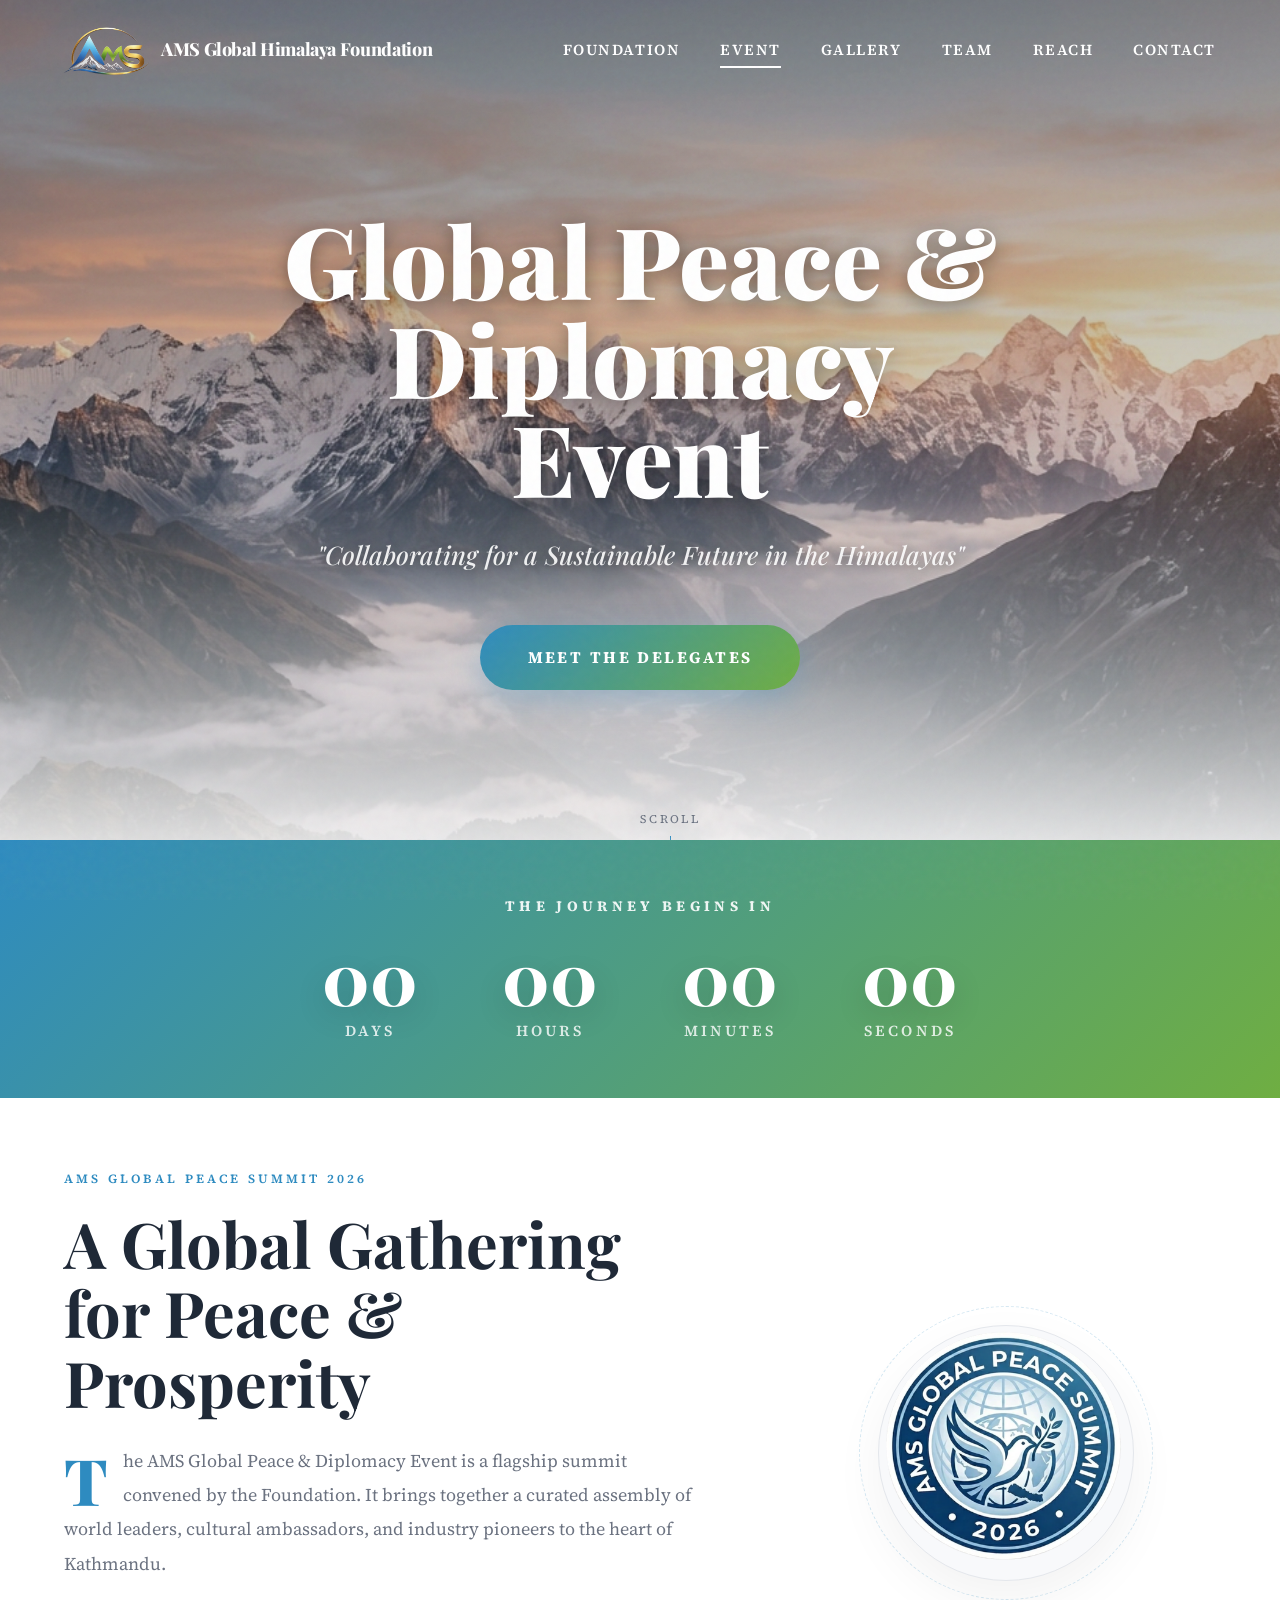
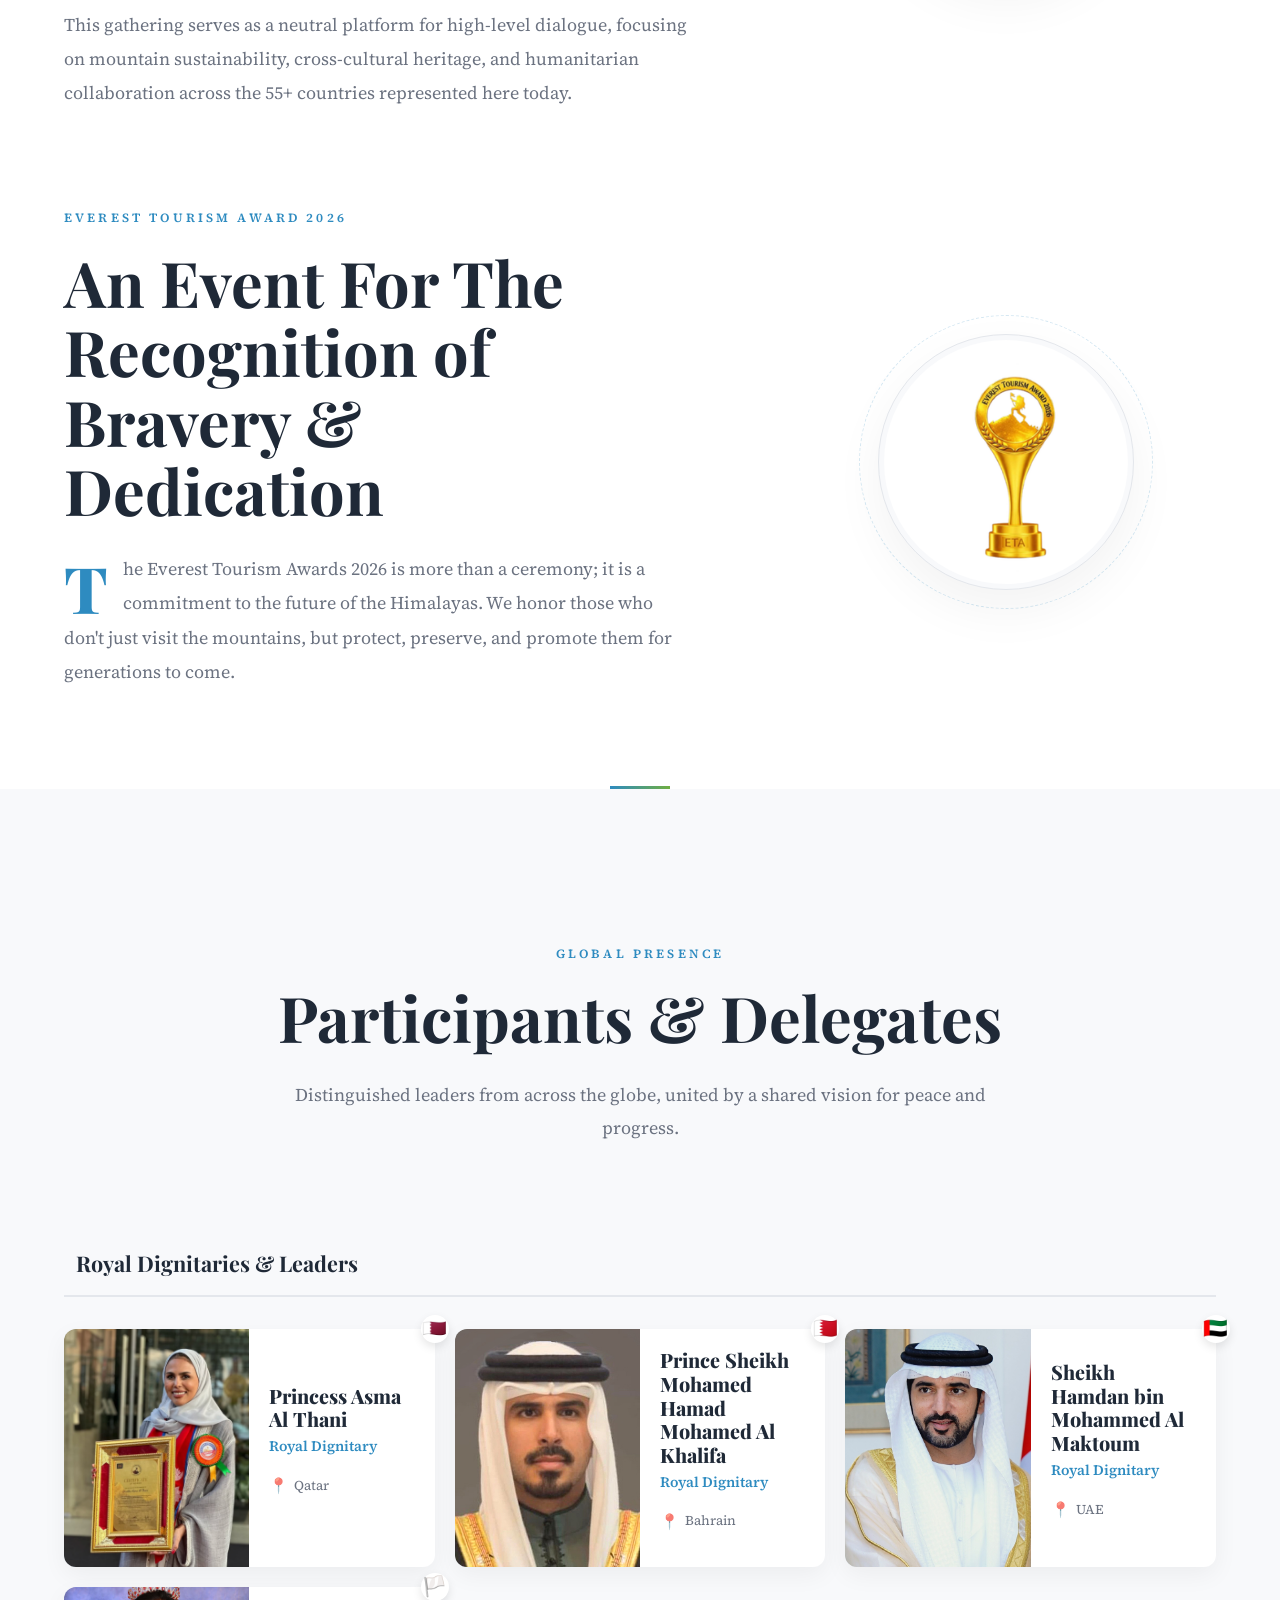
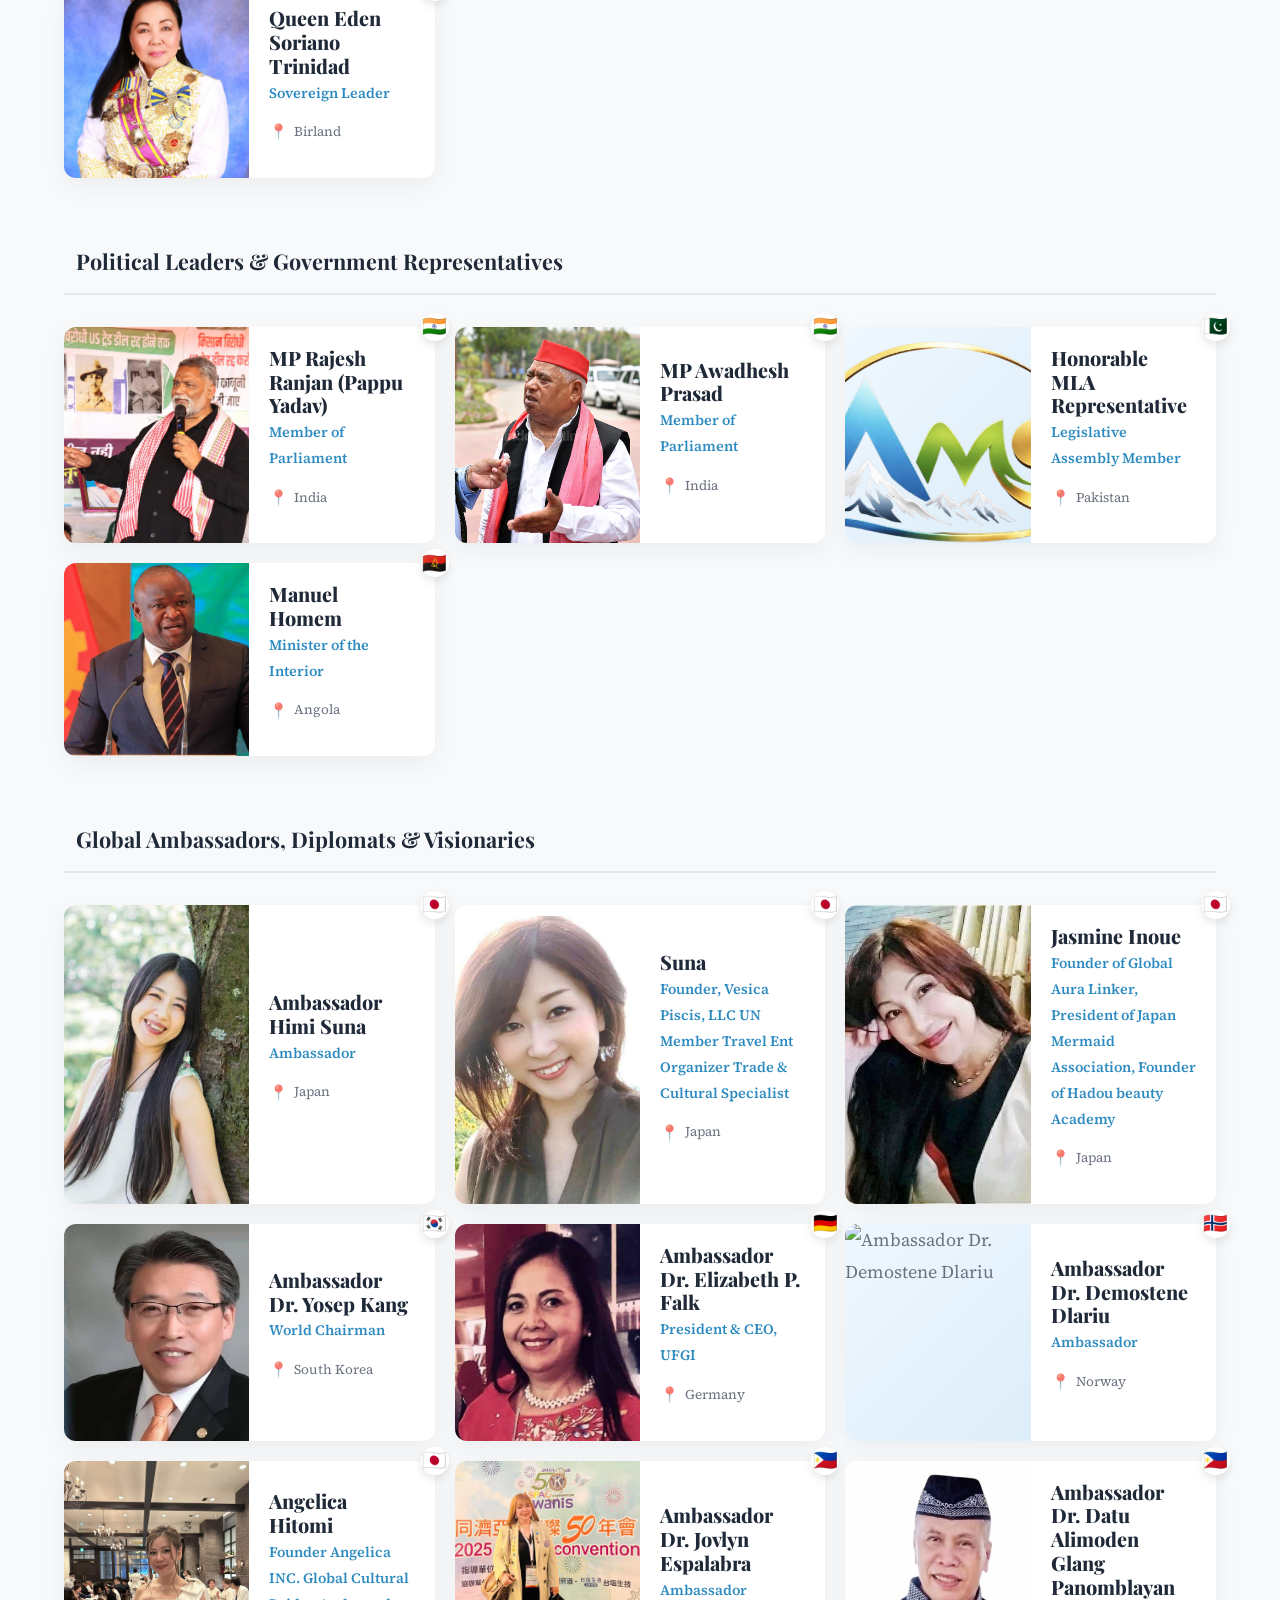
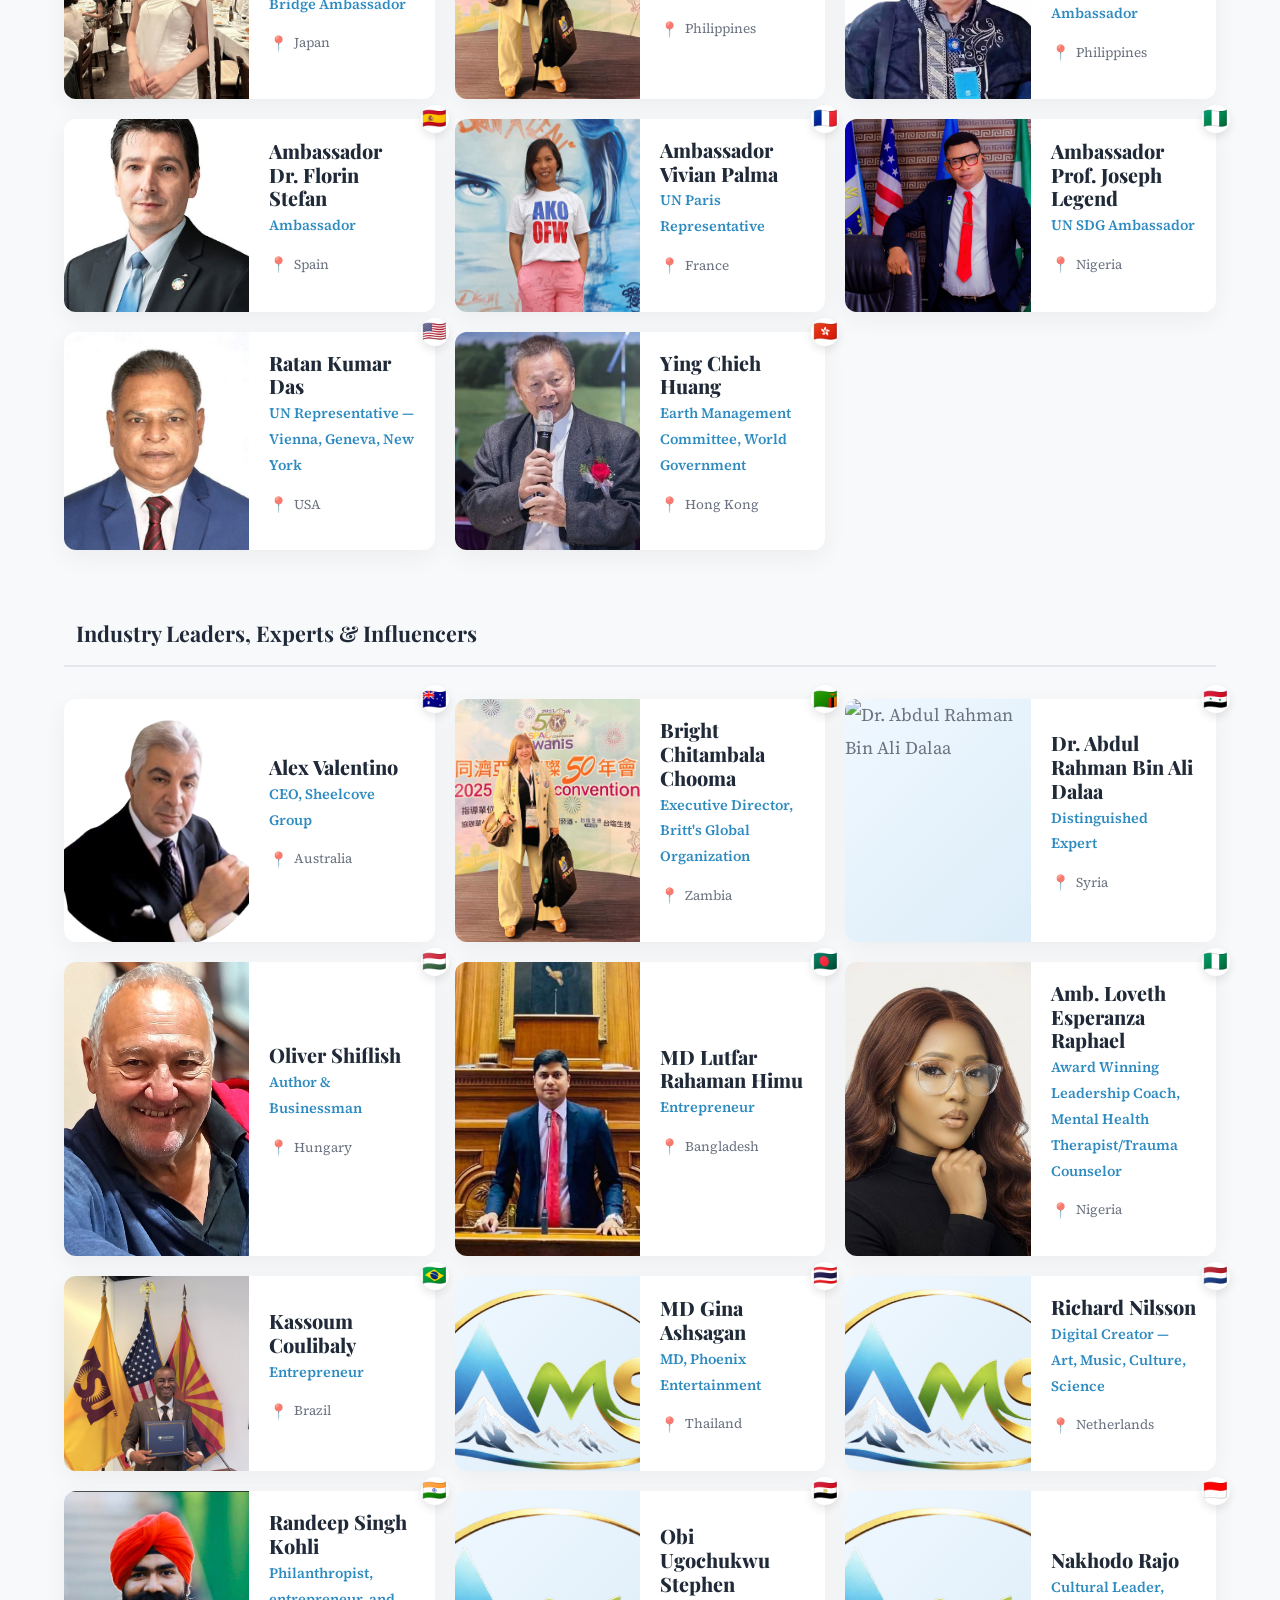
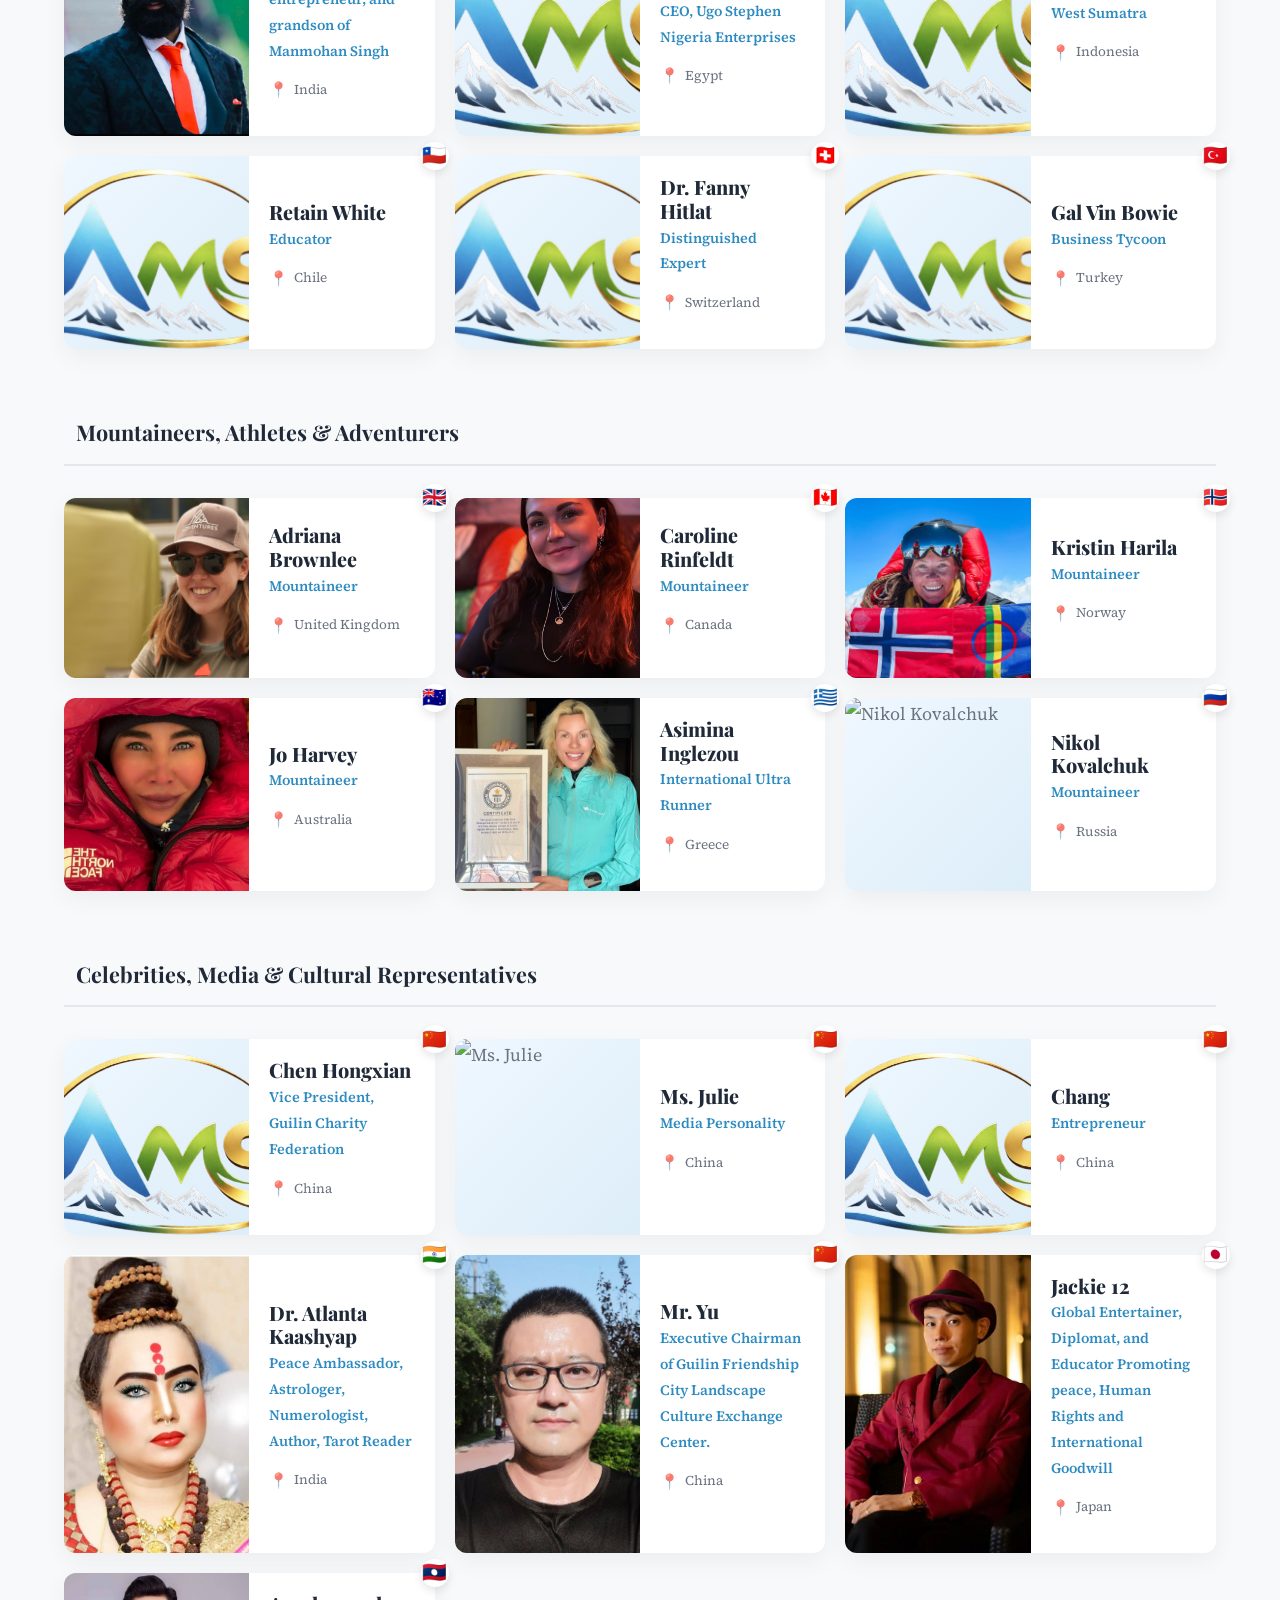
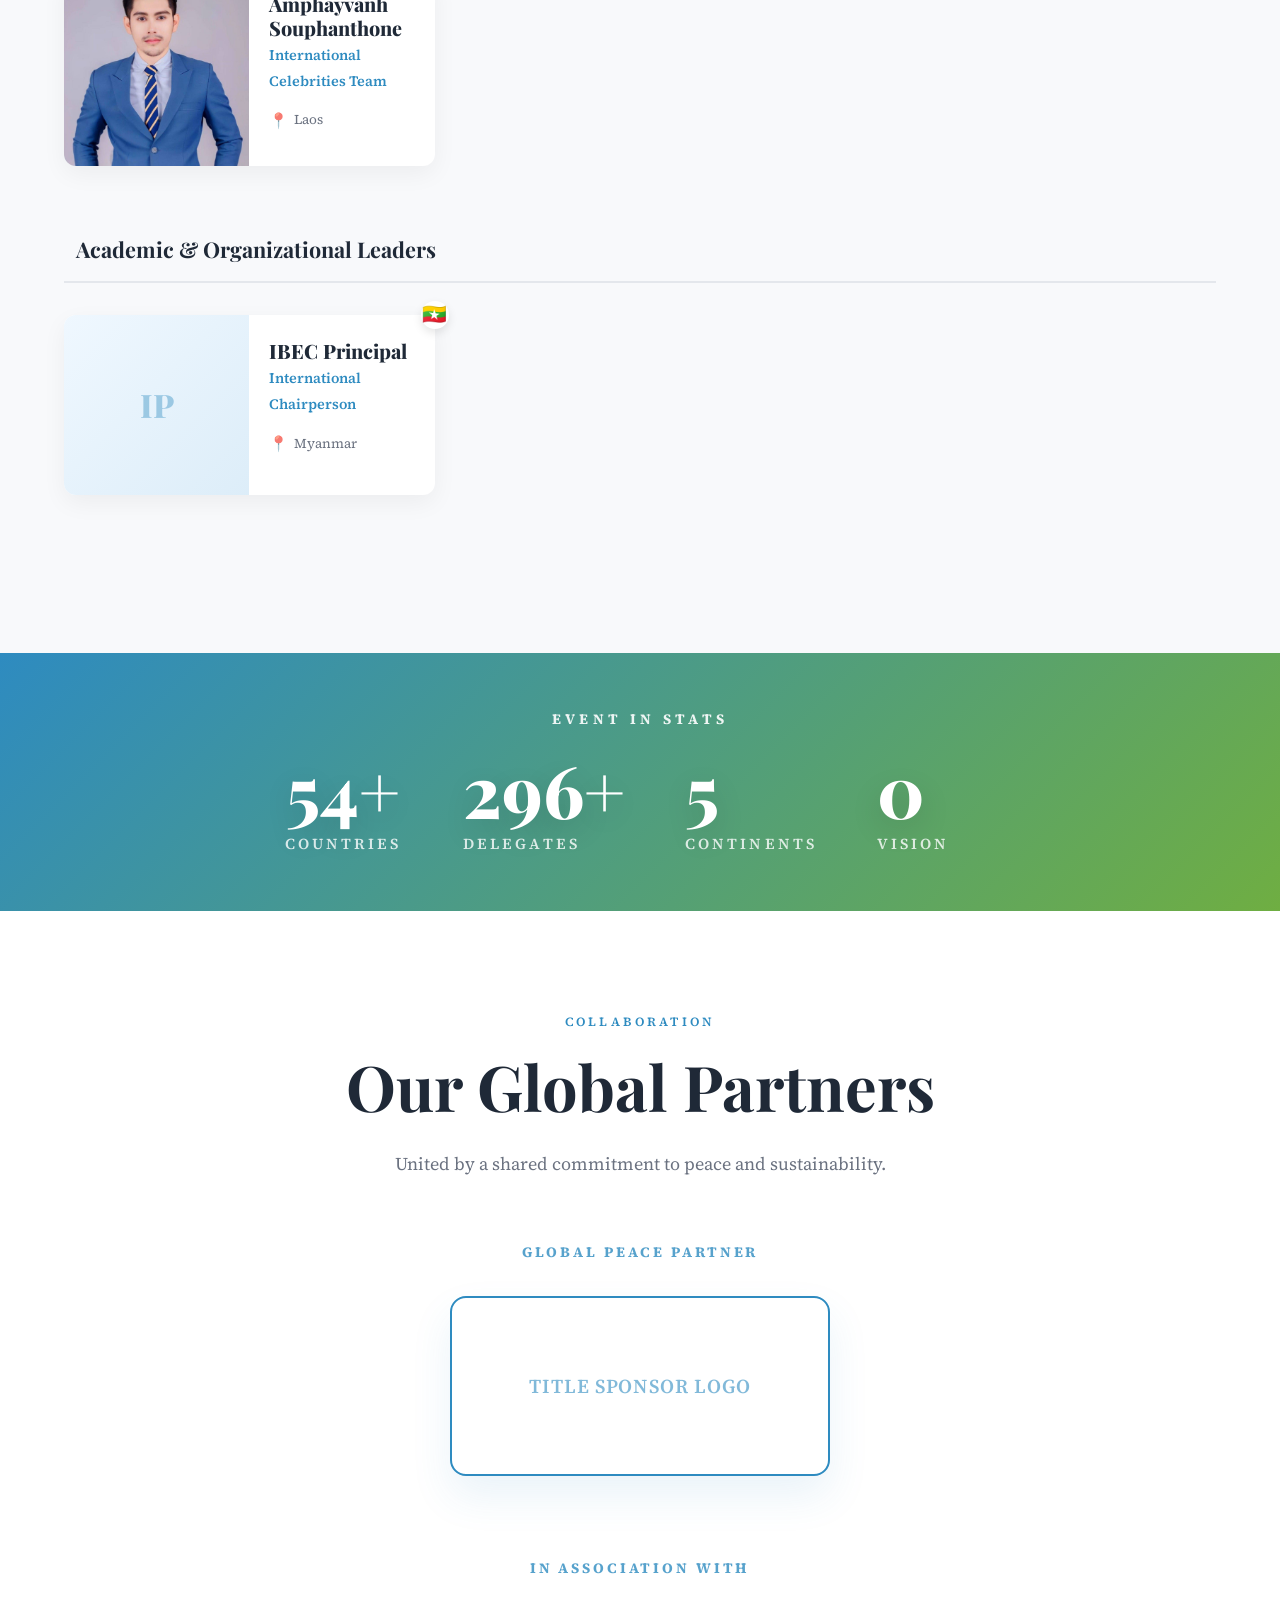
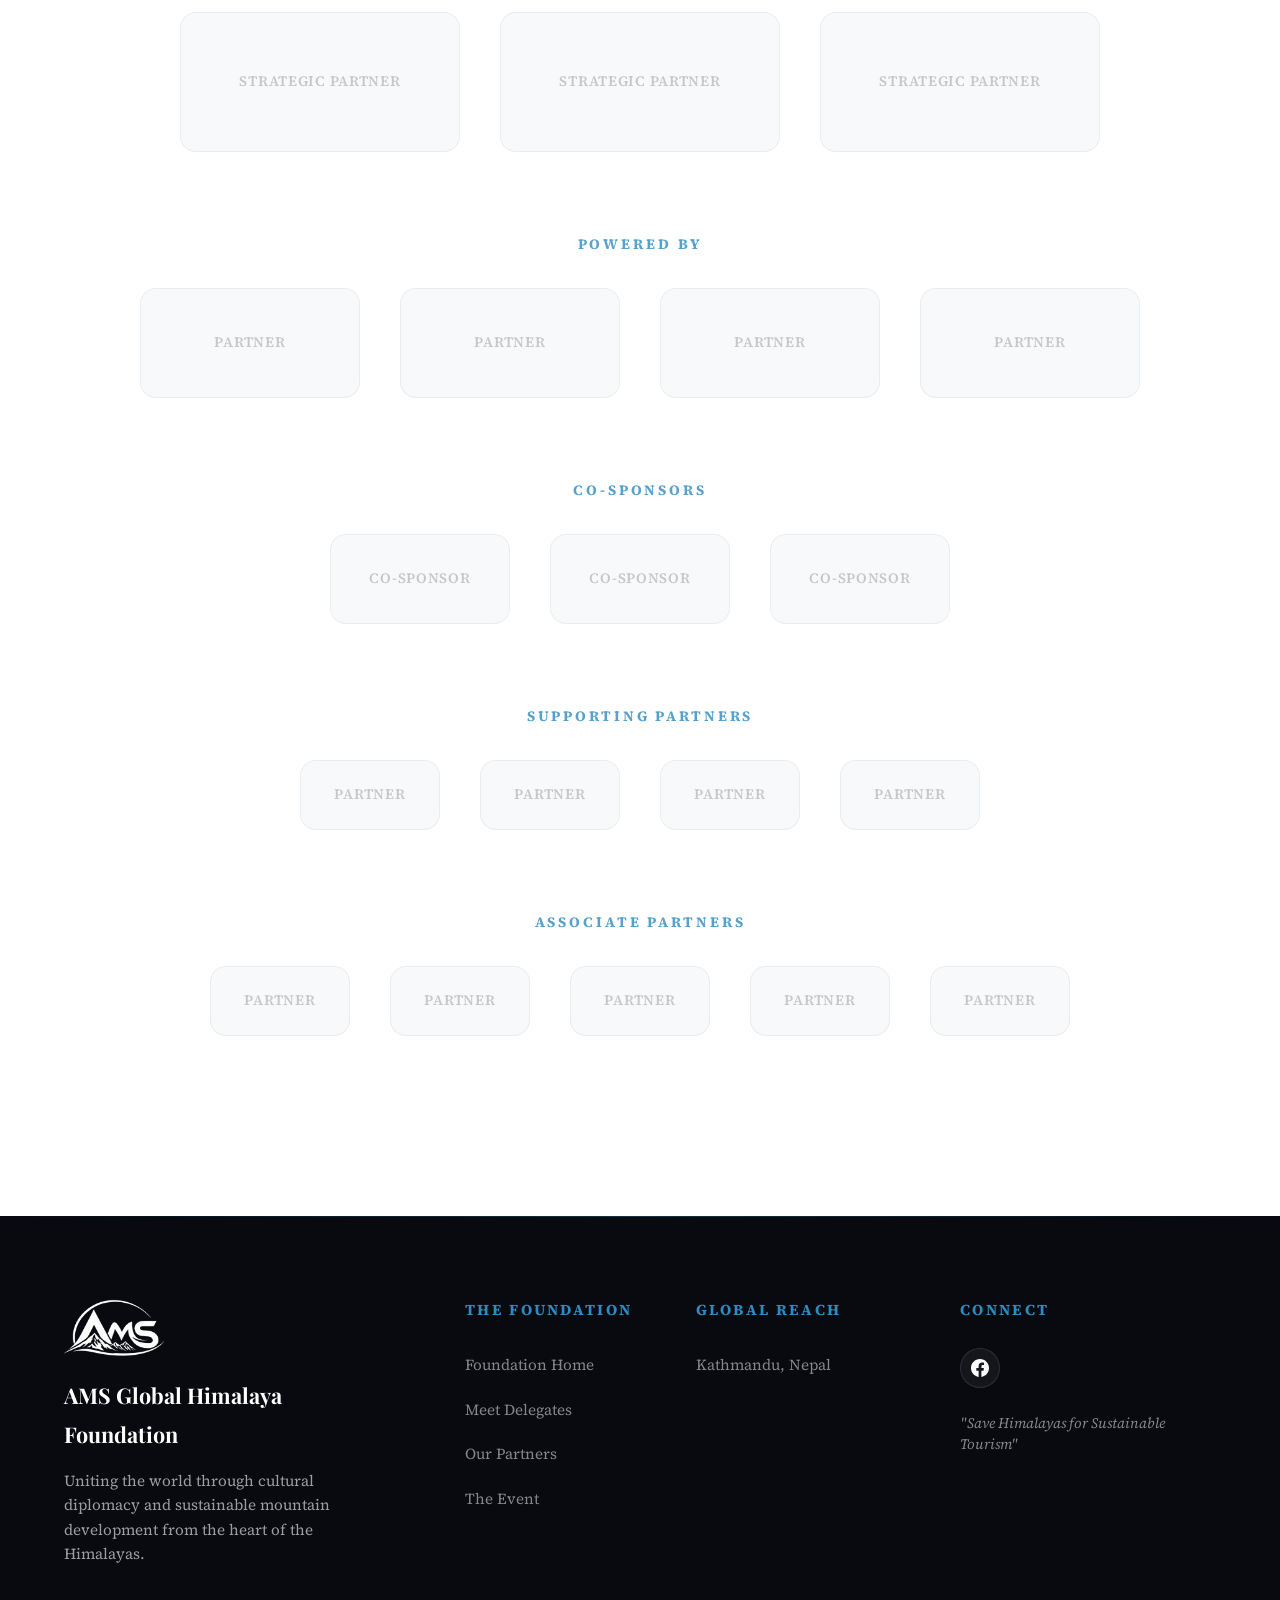
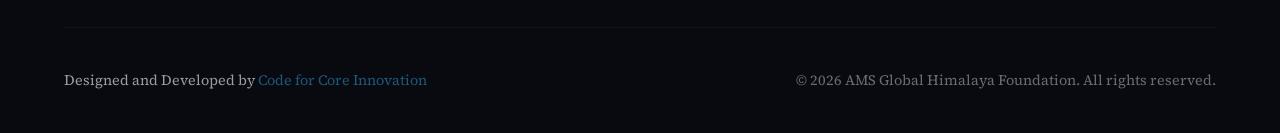
==== commit c8baaa23: "Update event.html" ====
--- a/event.html
+++ b/event.html
@@ -402,7 +402,7 @@
         { n: "Kristin Harila", r: "Mountaineer", c: "Norway", f: "🇳🇴", p: "images/kristin-harila.jpg" },
         { n: "Jo Harvey", r: "Mountaineer", c: "Australia", f: "🇦🇺", p: "images/Jo-Harvey.png" },
         { n: "Asimina Inglezou", r: "International Ultra Runner", c: "Greece", f: "🇬🇷", p: "images/asimina-inglezou.jpg" },
-        { n: "Nikol Kovalchuk", r: "Mountaineer", c: "Russia", f: "🇬🇷", p: "images/nikol-kovalchuk.png" }, 
+        { n: "Nikol Kovalchuk", r: "Mountaineer", c: "Russia", f: "🇷🇺", p: "images/nikol-kovalchuk.png" }, 
       ],
       celebrity: [
         { n: "Chen Hongxian", r: "Vice President, Guilin Charity Federation", c: "China", f: "🇨🇳", p: "images/logo.png" },
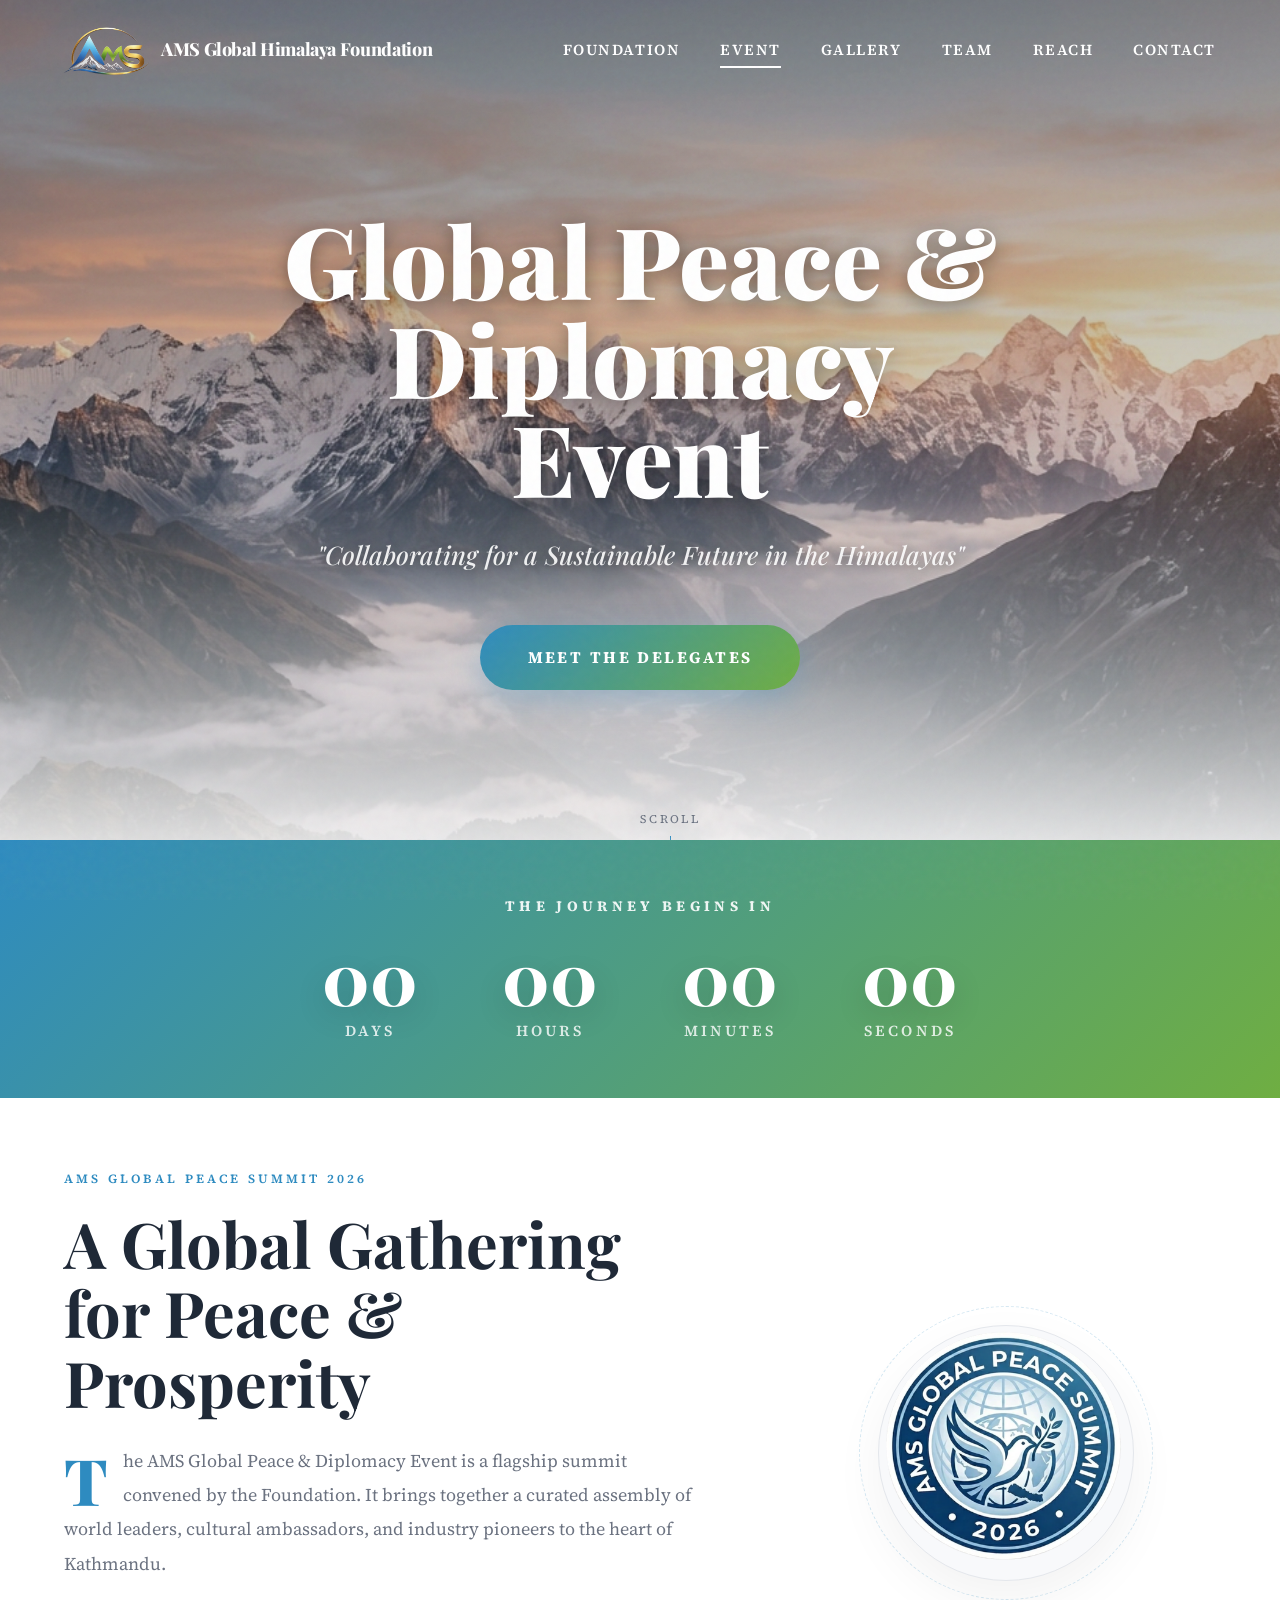
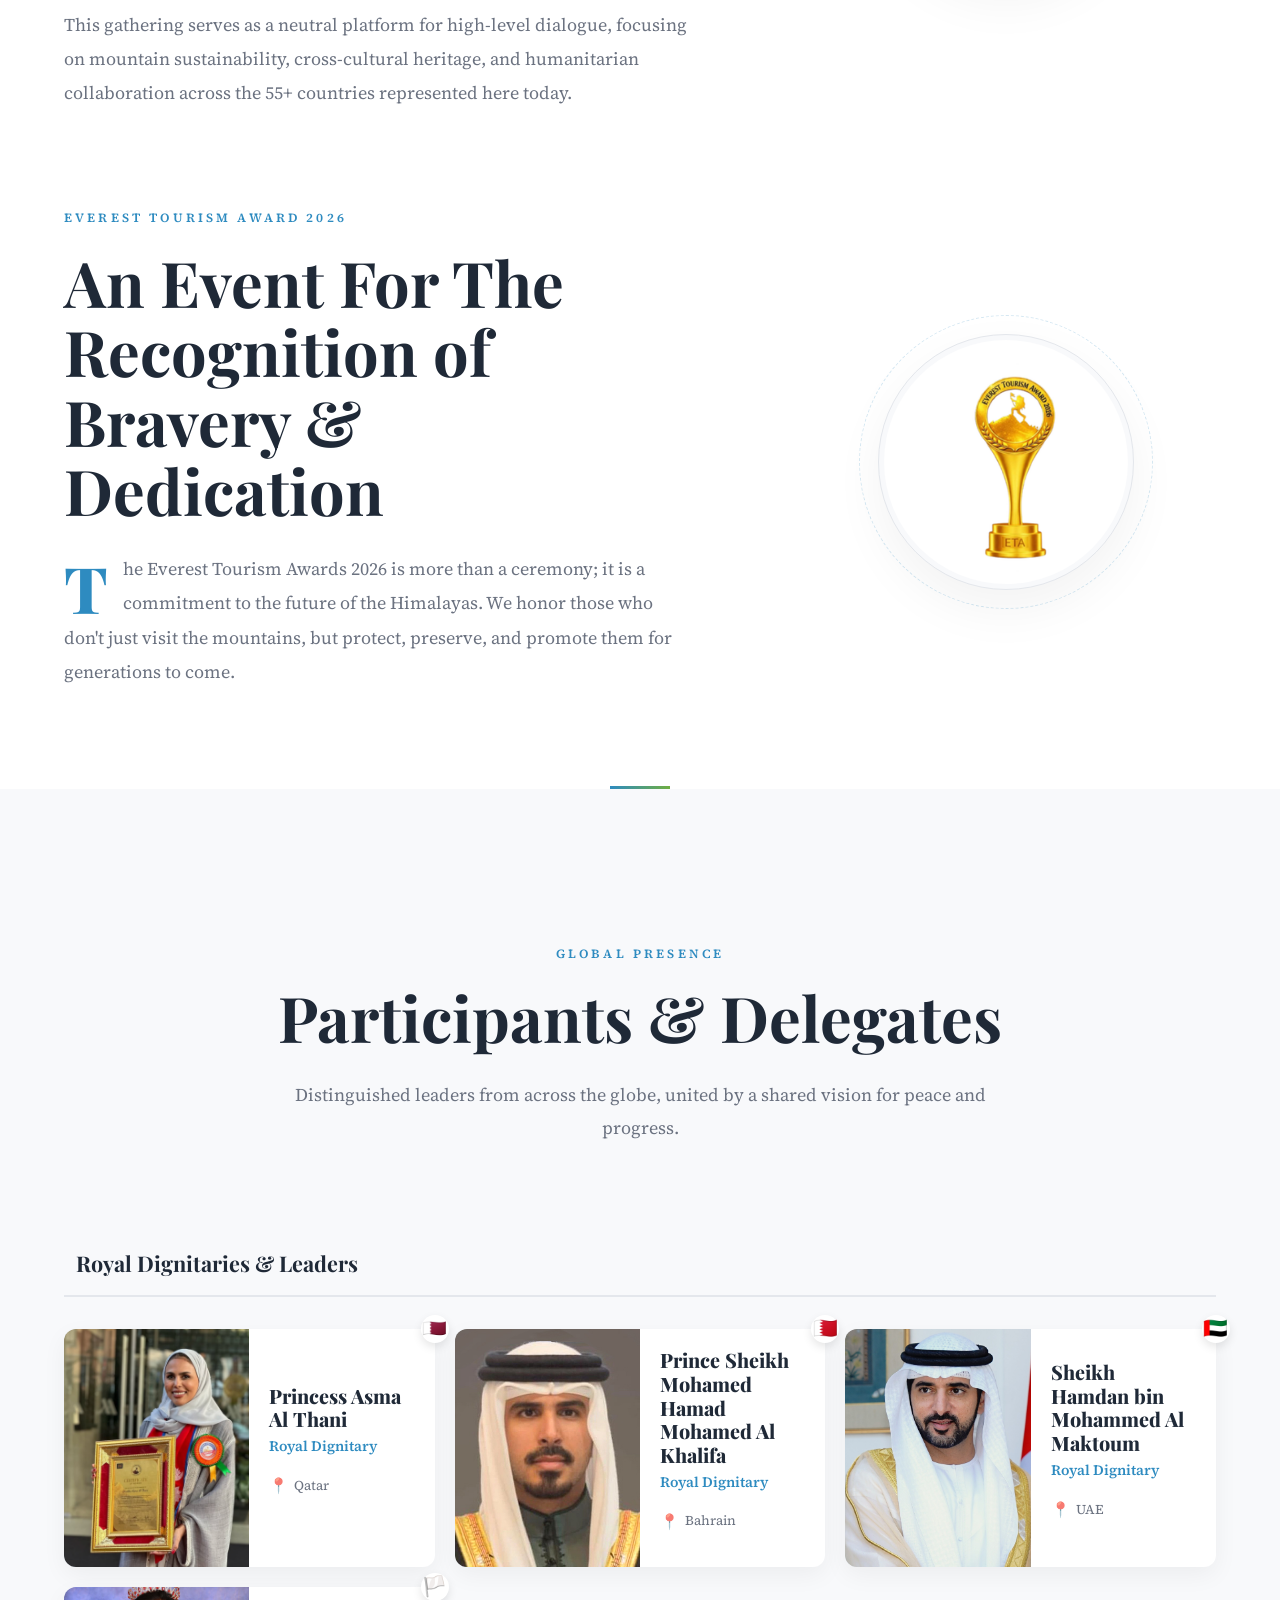
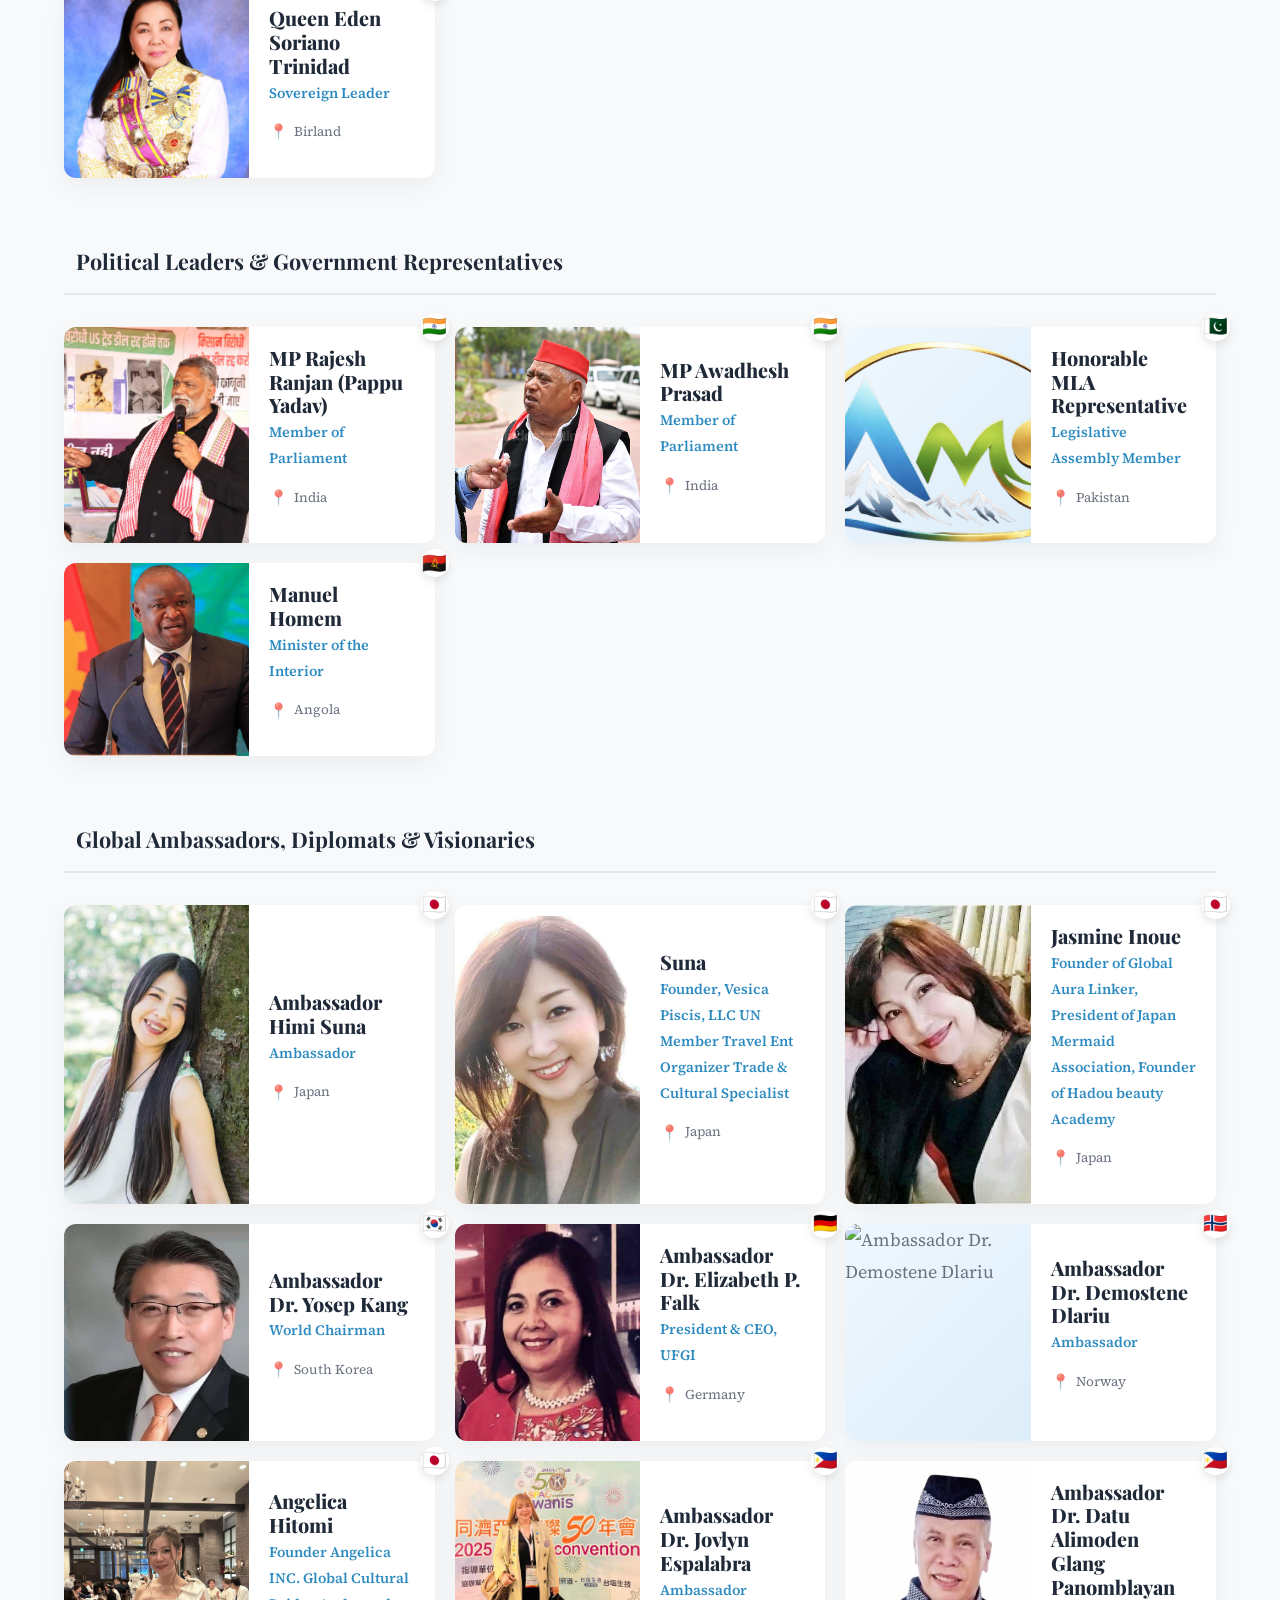
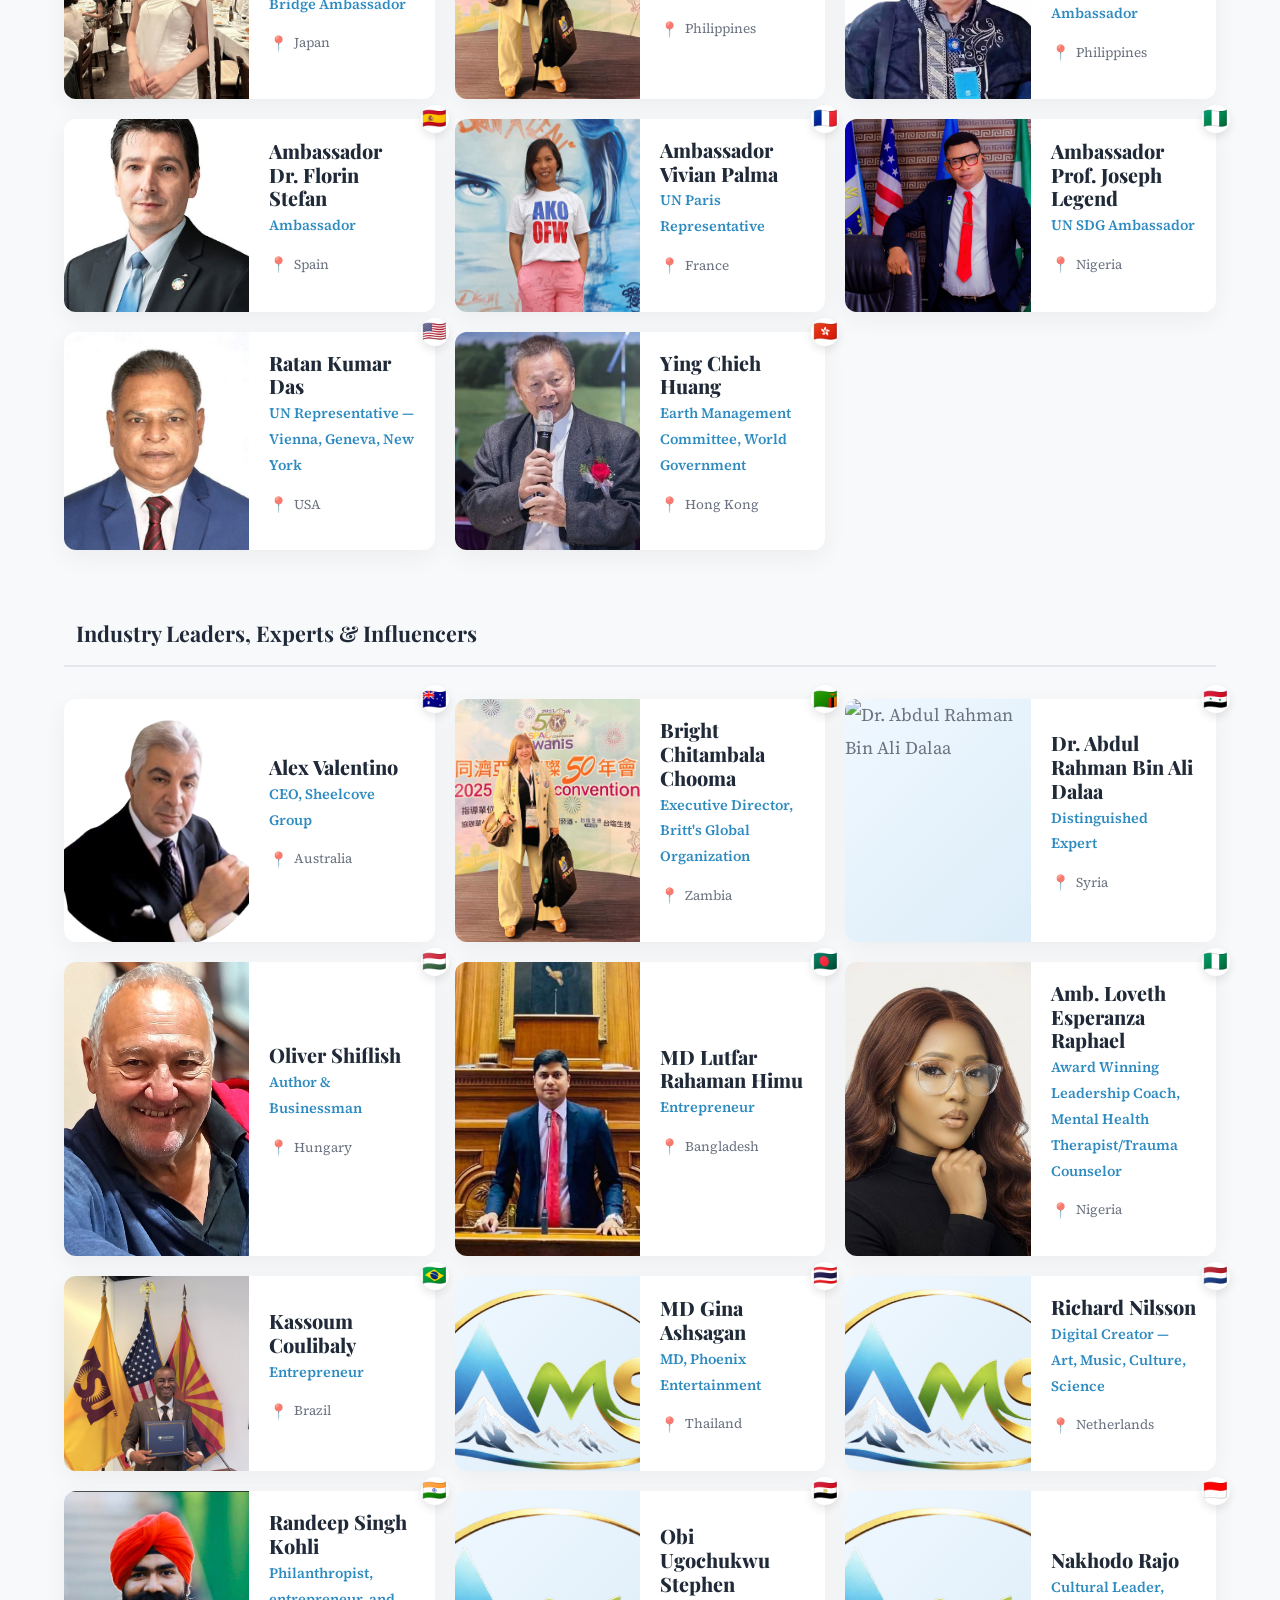
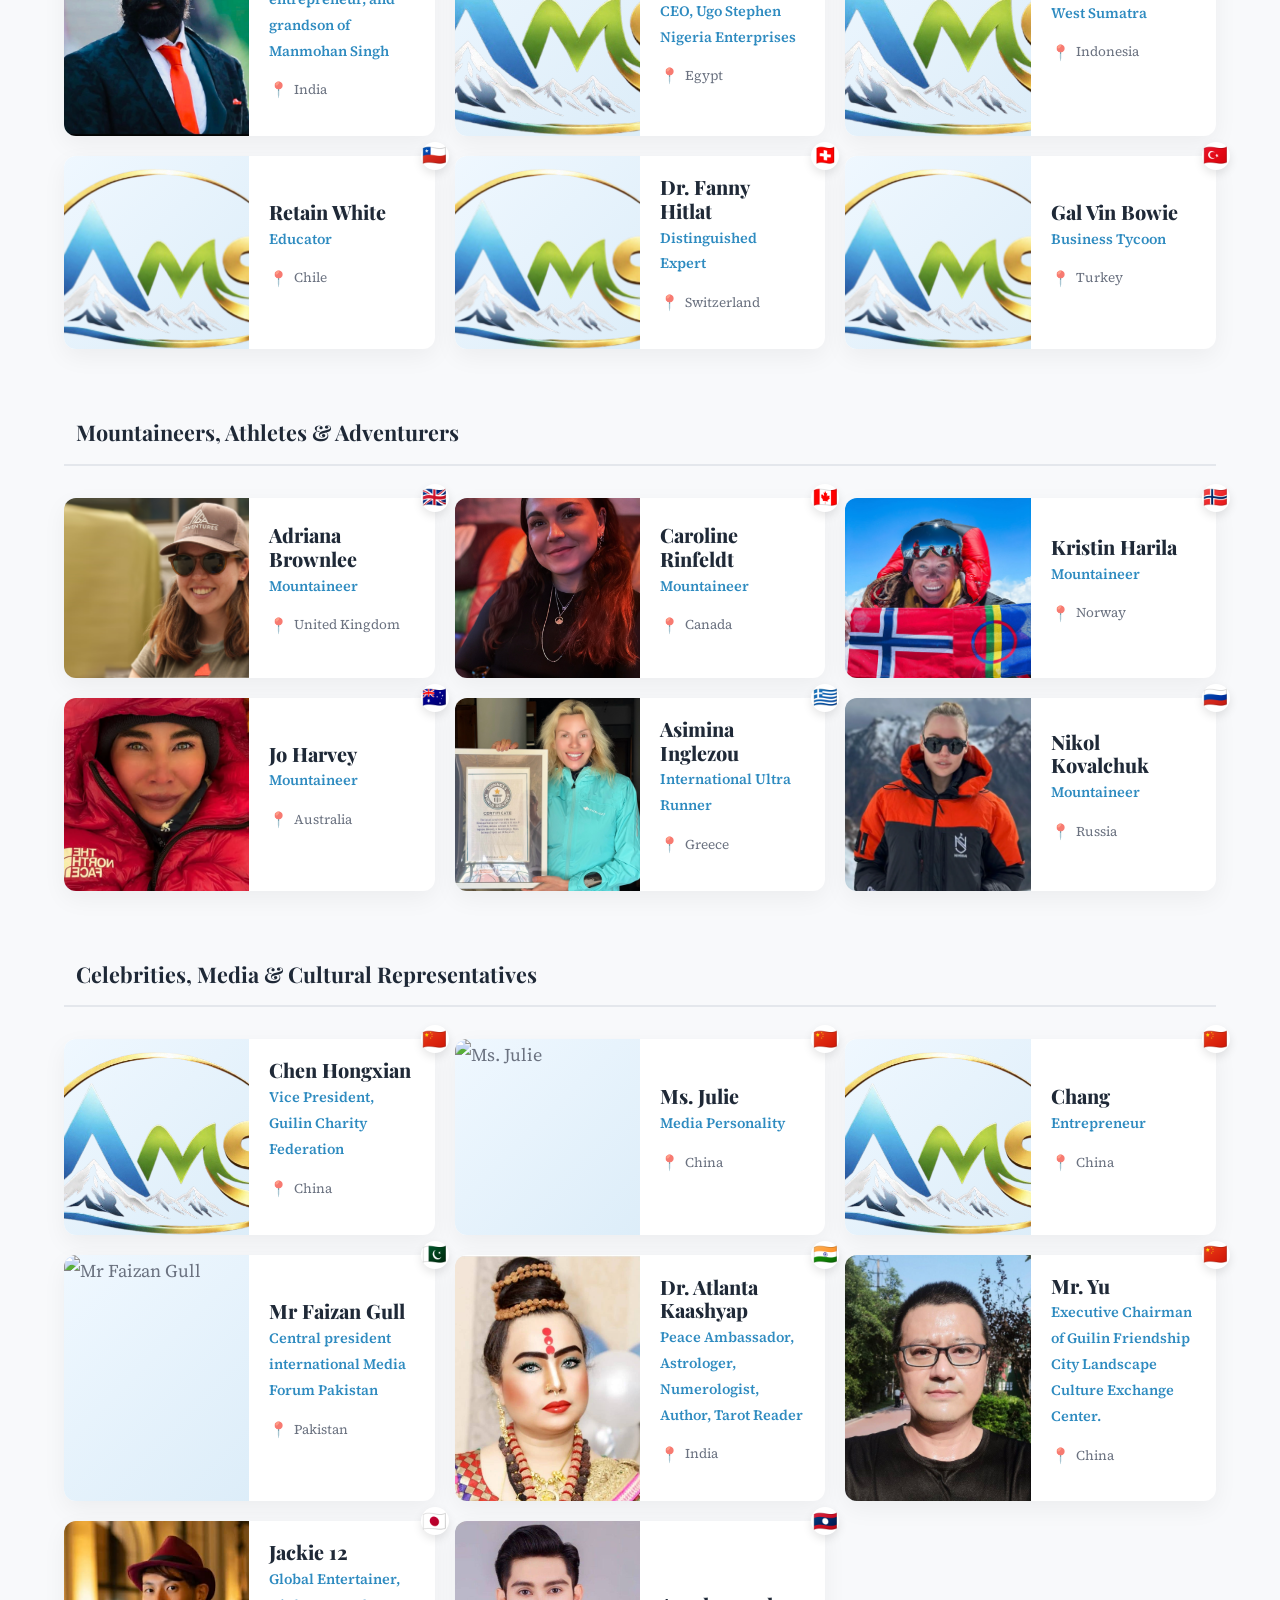
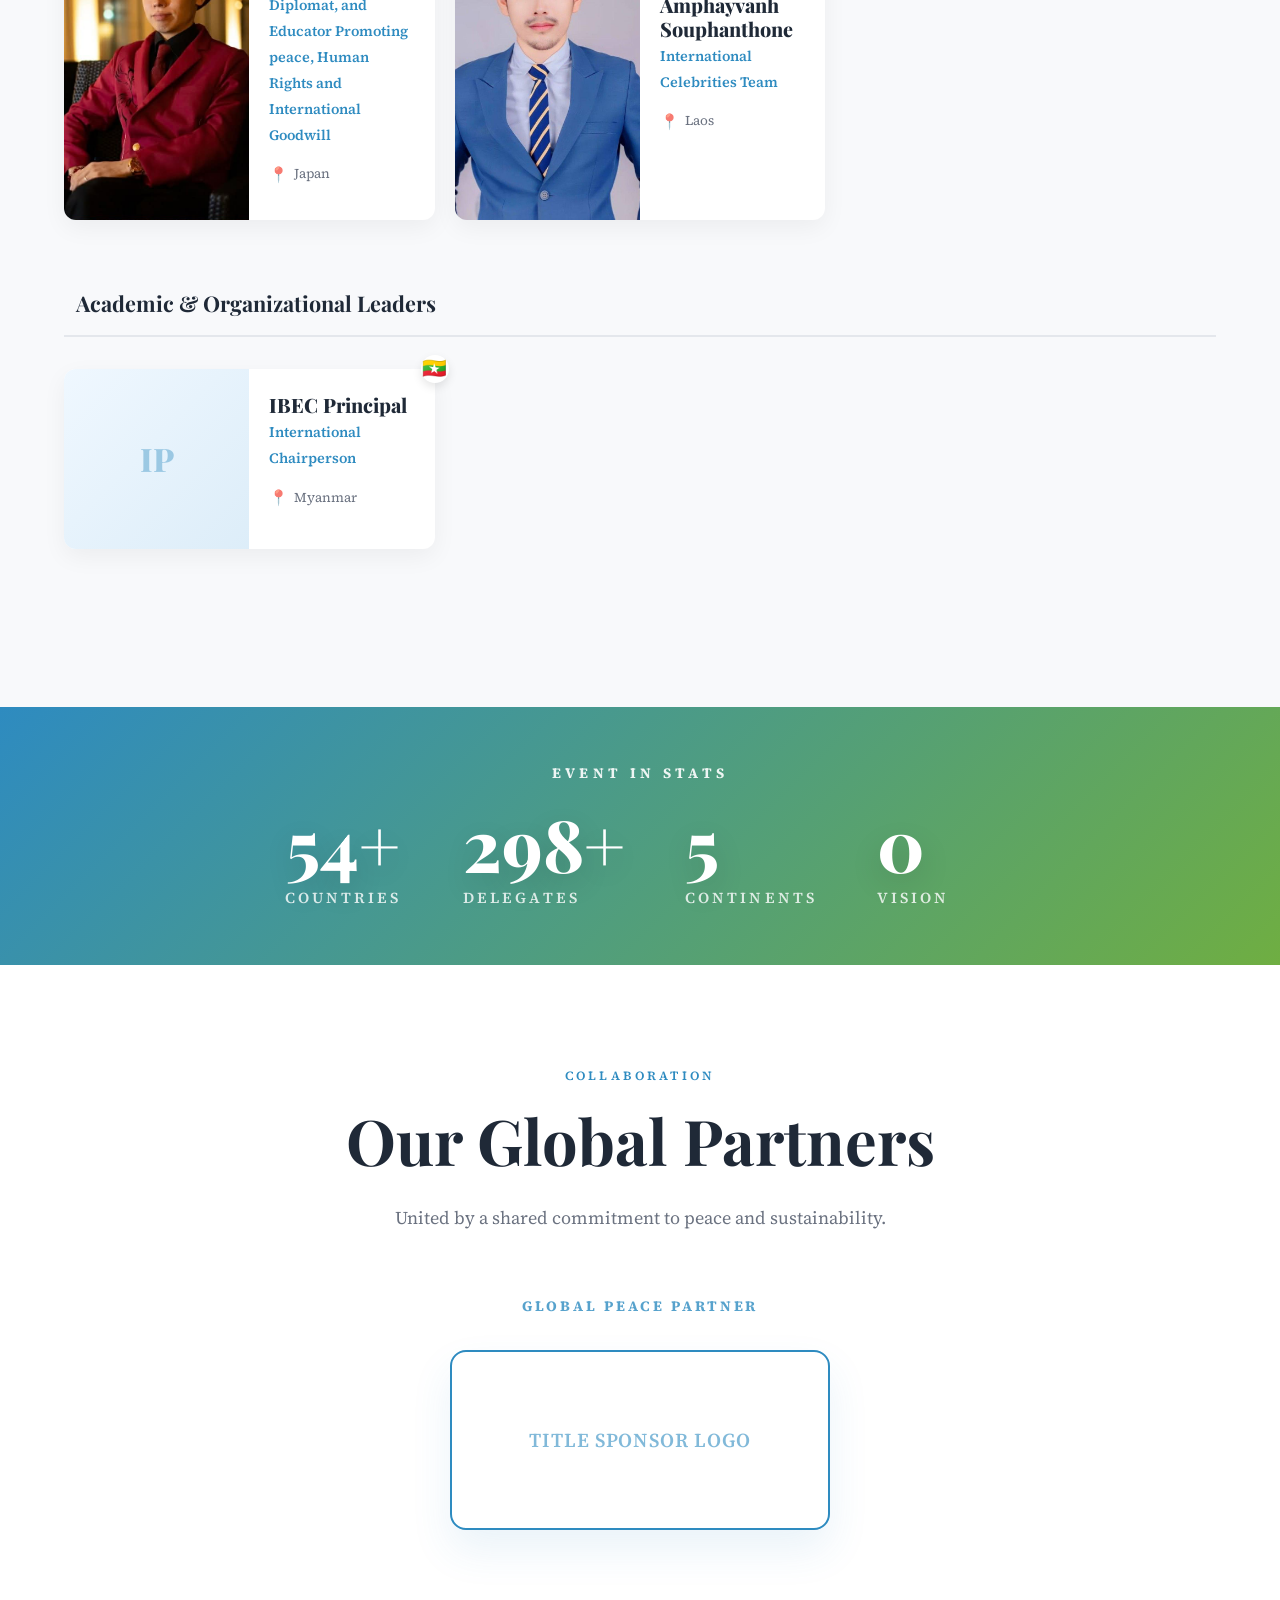
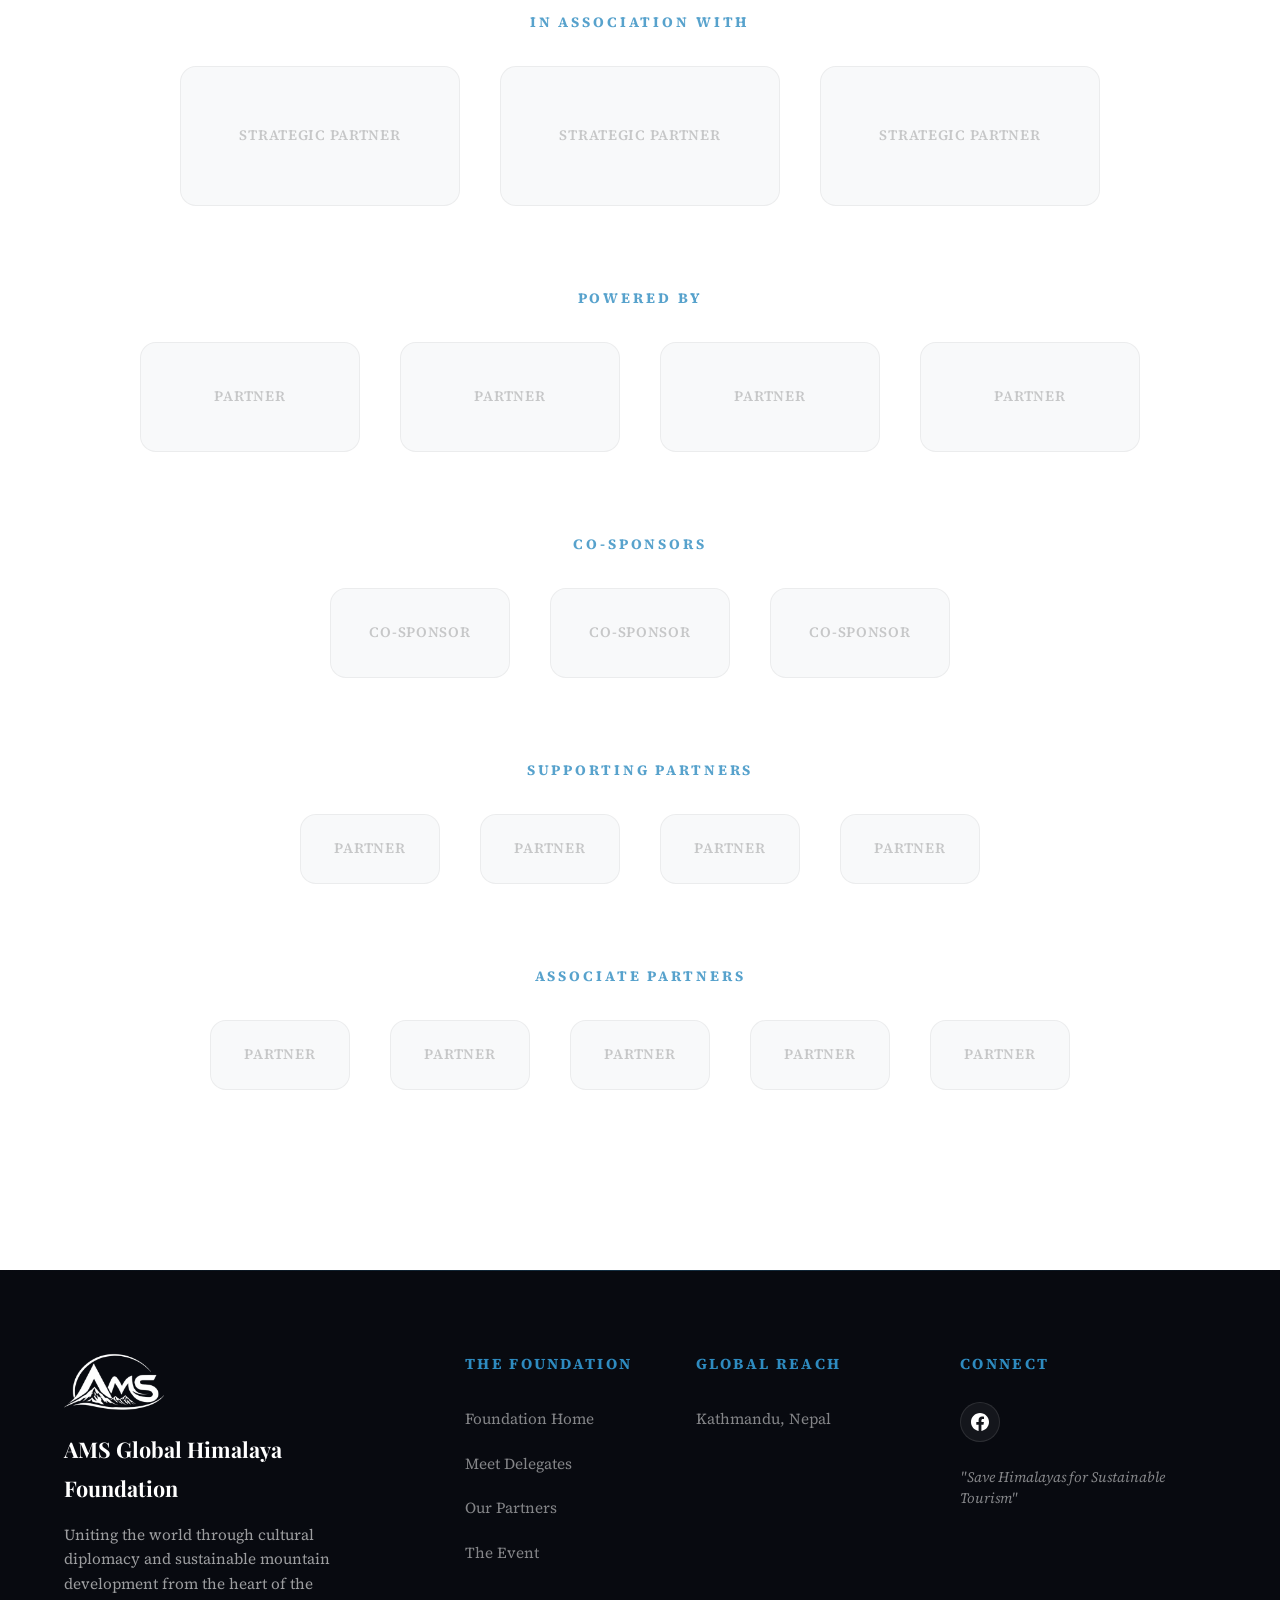
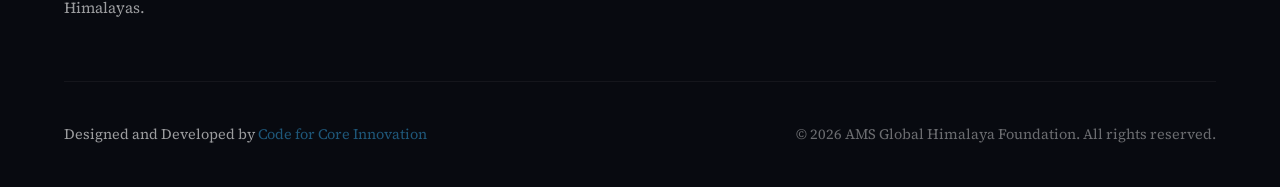
==== commit 5d8e28ec: "Update event.html" ====
--- a/event.html
+++ b/event.html
@@ -408,6 +408,7 @@
         { n: "Chen Hongxian", r: "Vice President, Guilin Charity Federation", c: "China", f: "🇨🇳", p: "images/logo.png" },
         { n: "Ms. Julie", r: "Media Personality", c: "China", f: "🇨🇳", p: "images/ms-julie.png" },
         { n: "Chang", r: "Entrepreneur", c: "China", f: "🇨🇳", p: "images/logo.png" },
+        { n: "Mr Faizan Gull", r: "Central president international Media Forum Pakistan", c: "Pakistan", f: "🇵🇰", p: "images/mr-faizal-gull.jpg" },
         { n: "Dr. Atlanta Kaashyap", r: "Peace Ambassador, Astrologer, Numerologist, Author, Tarot Reader", c: "India", f: "🇮🇳", p: "images/Astrologer-Atlanta-Kaashyap.jpg" },
         { n: "Mr. Yu", r: "Executive Chairman of Guilin Friendship City Landscape Culture Exchange Center.", c: "China", f: "🇨🇳", p: "images/Mr-Yu.jpeg" },
         { n: "Jackie 12", r: "Global Entertainer, Diplomat, and Educator Promoting peace, Human Rights and International Goodwill", c: "Japan", f: "🇯🇵", p: "images/jackie-12.jpg" },
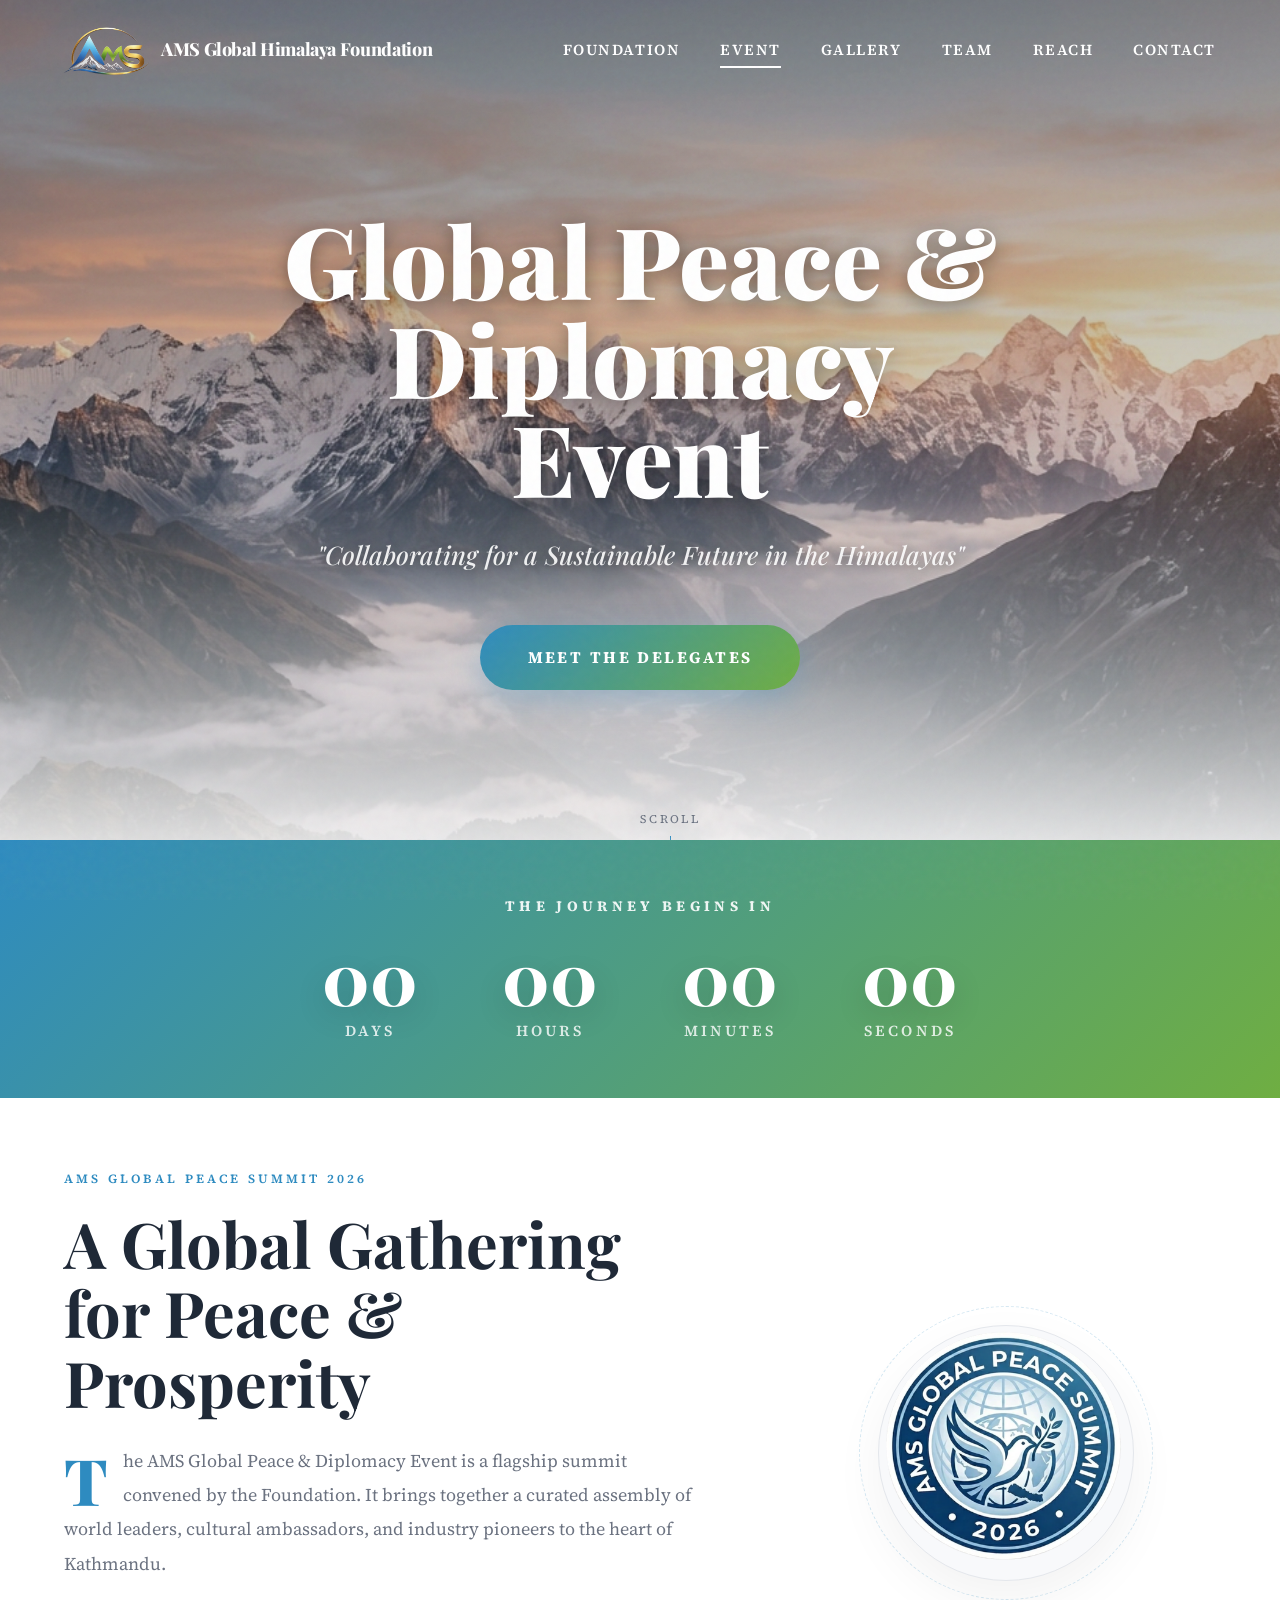
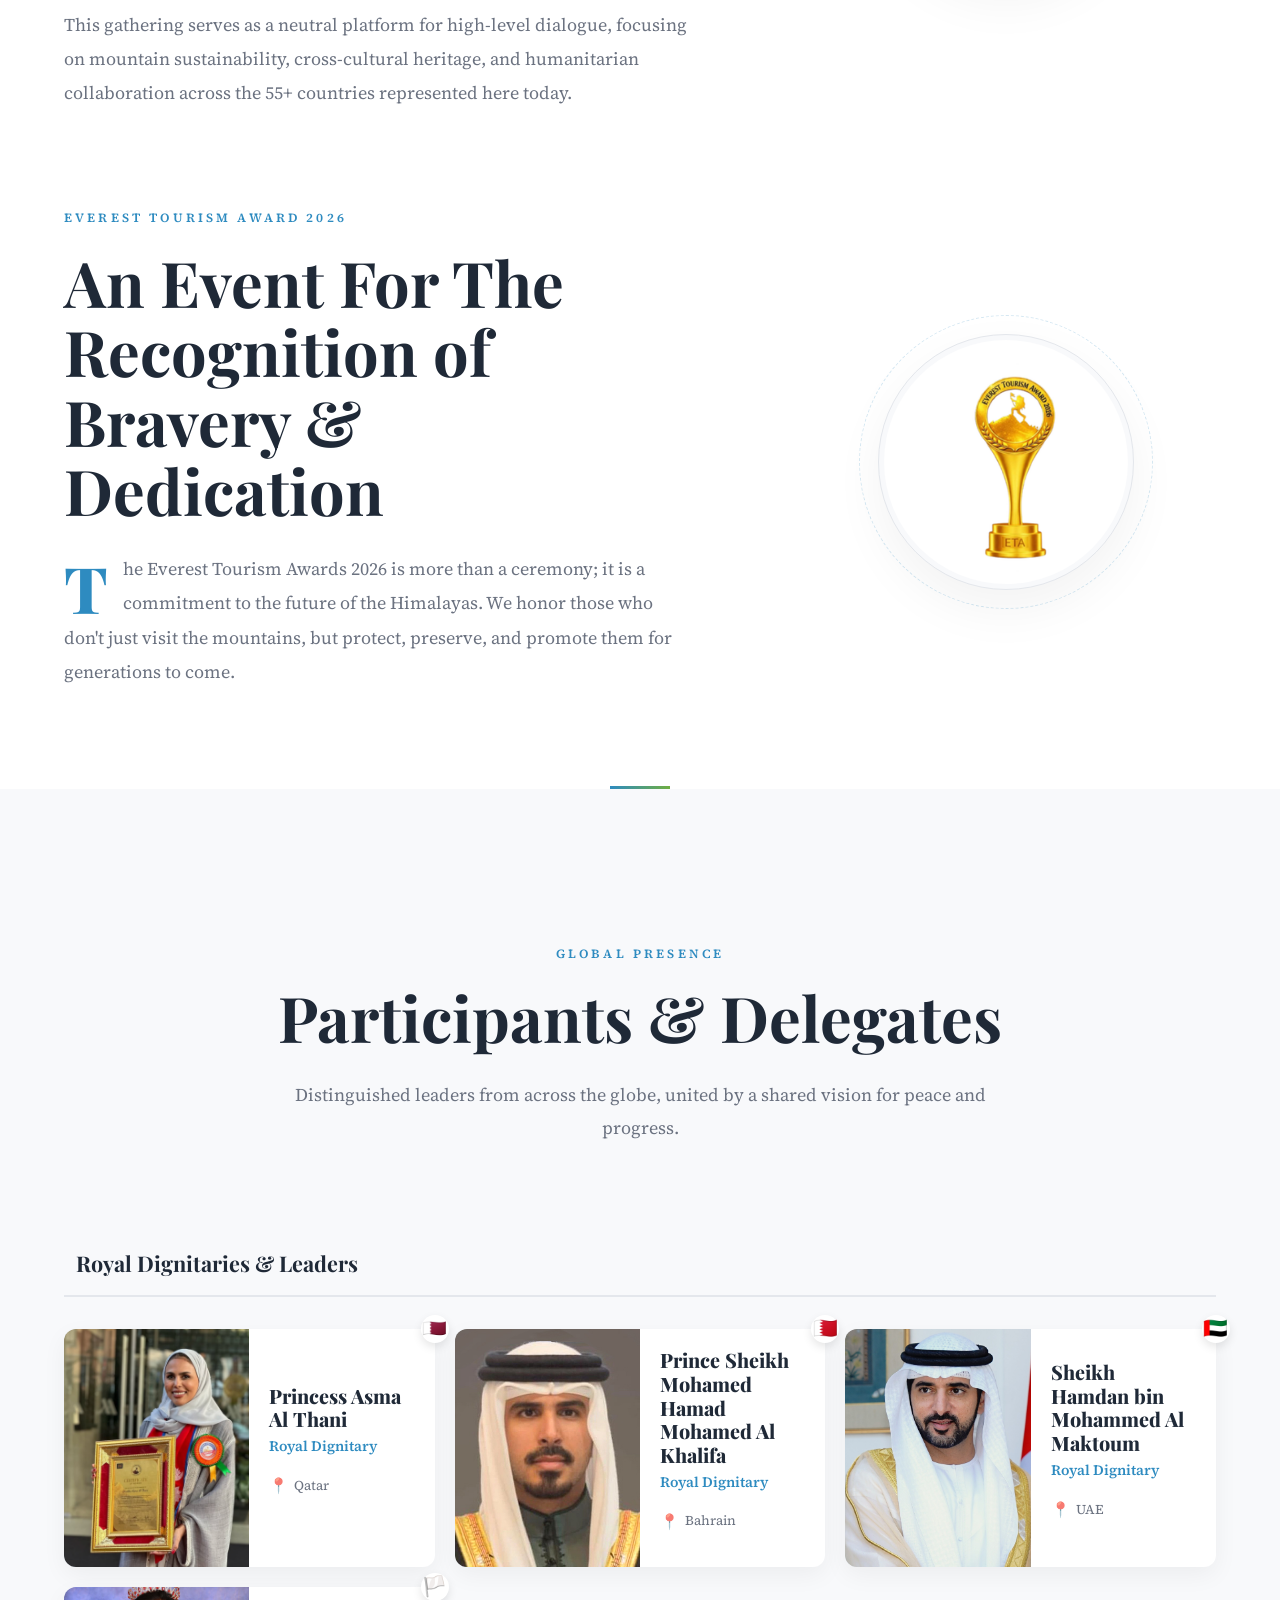
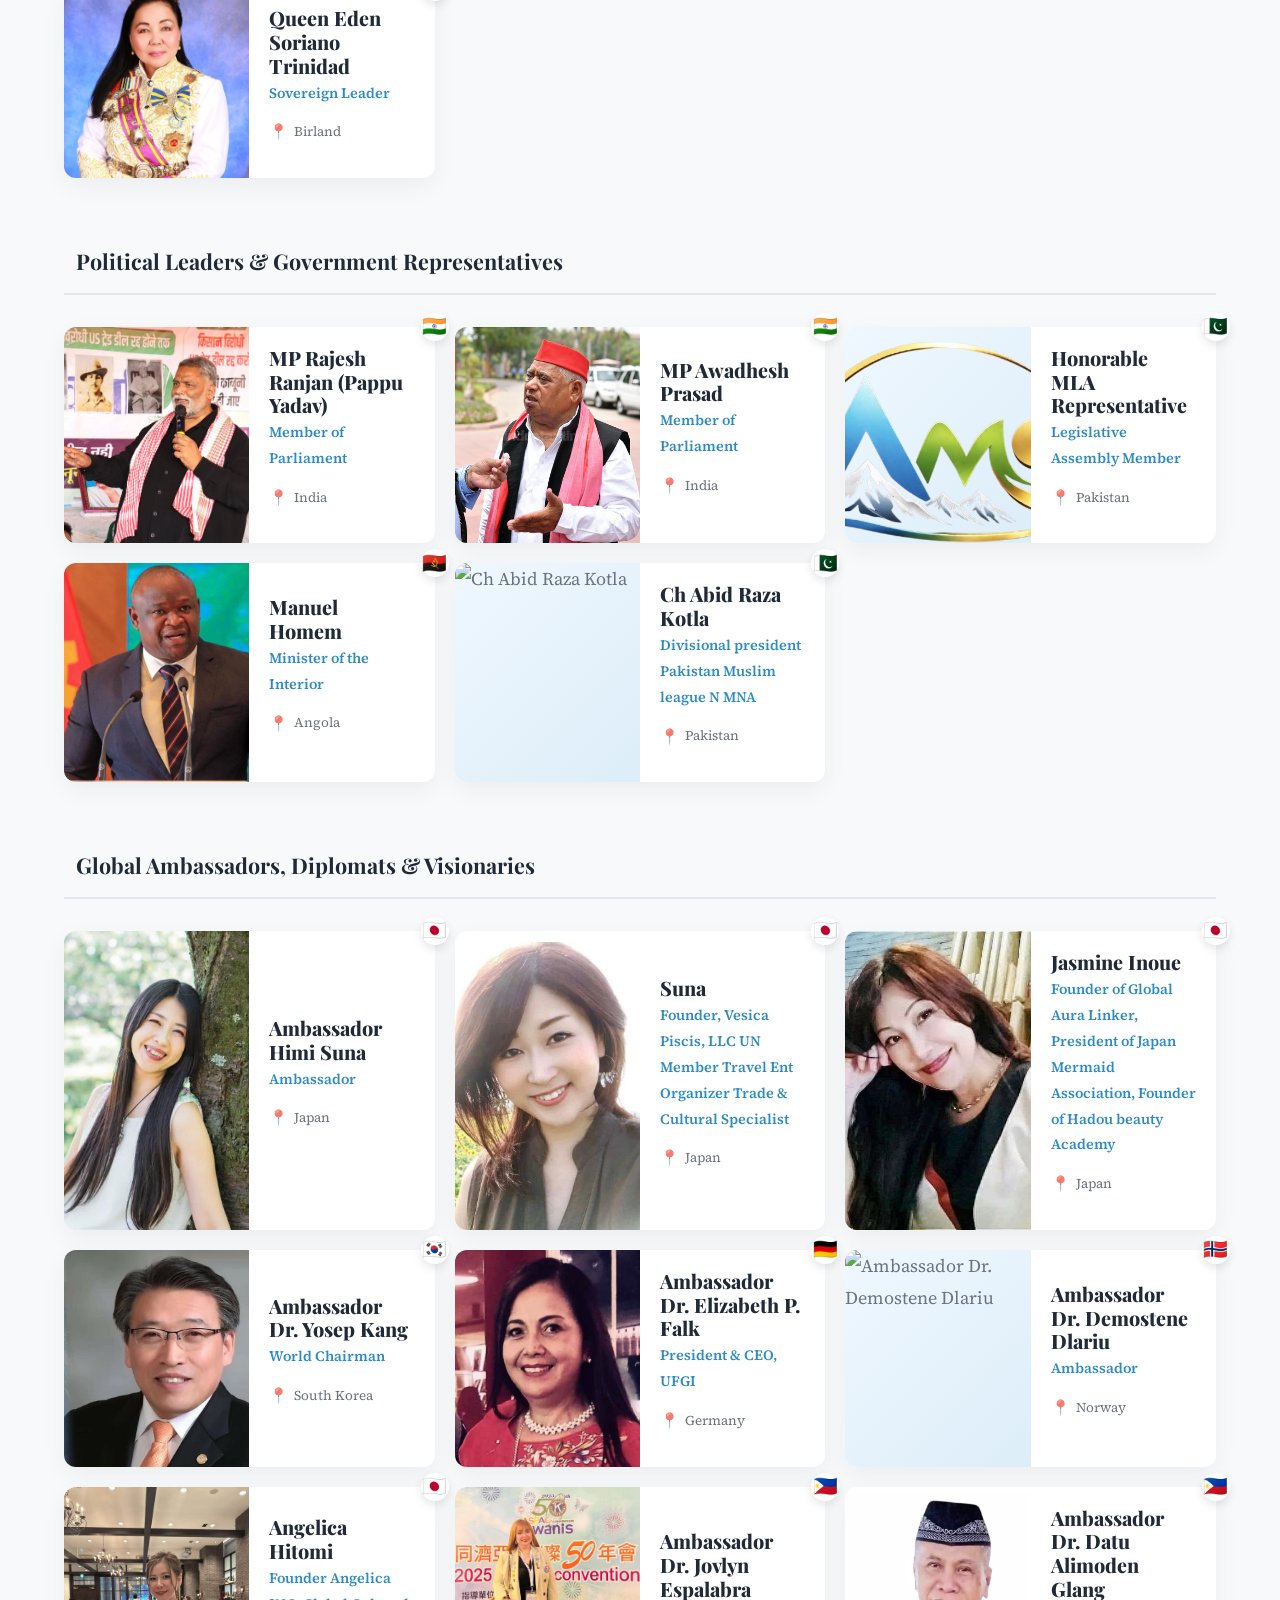
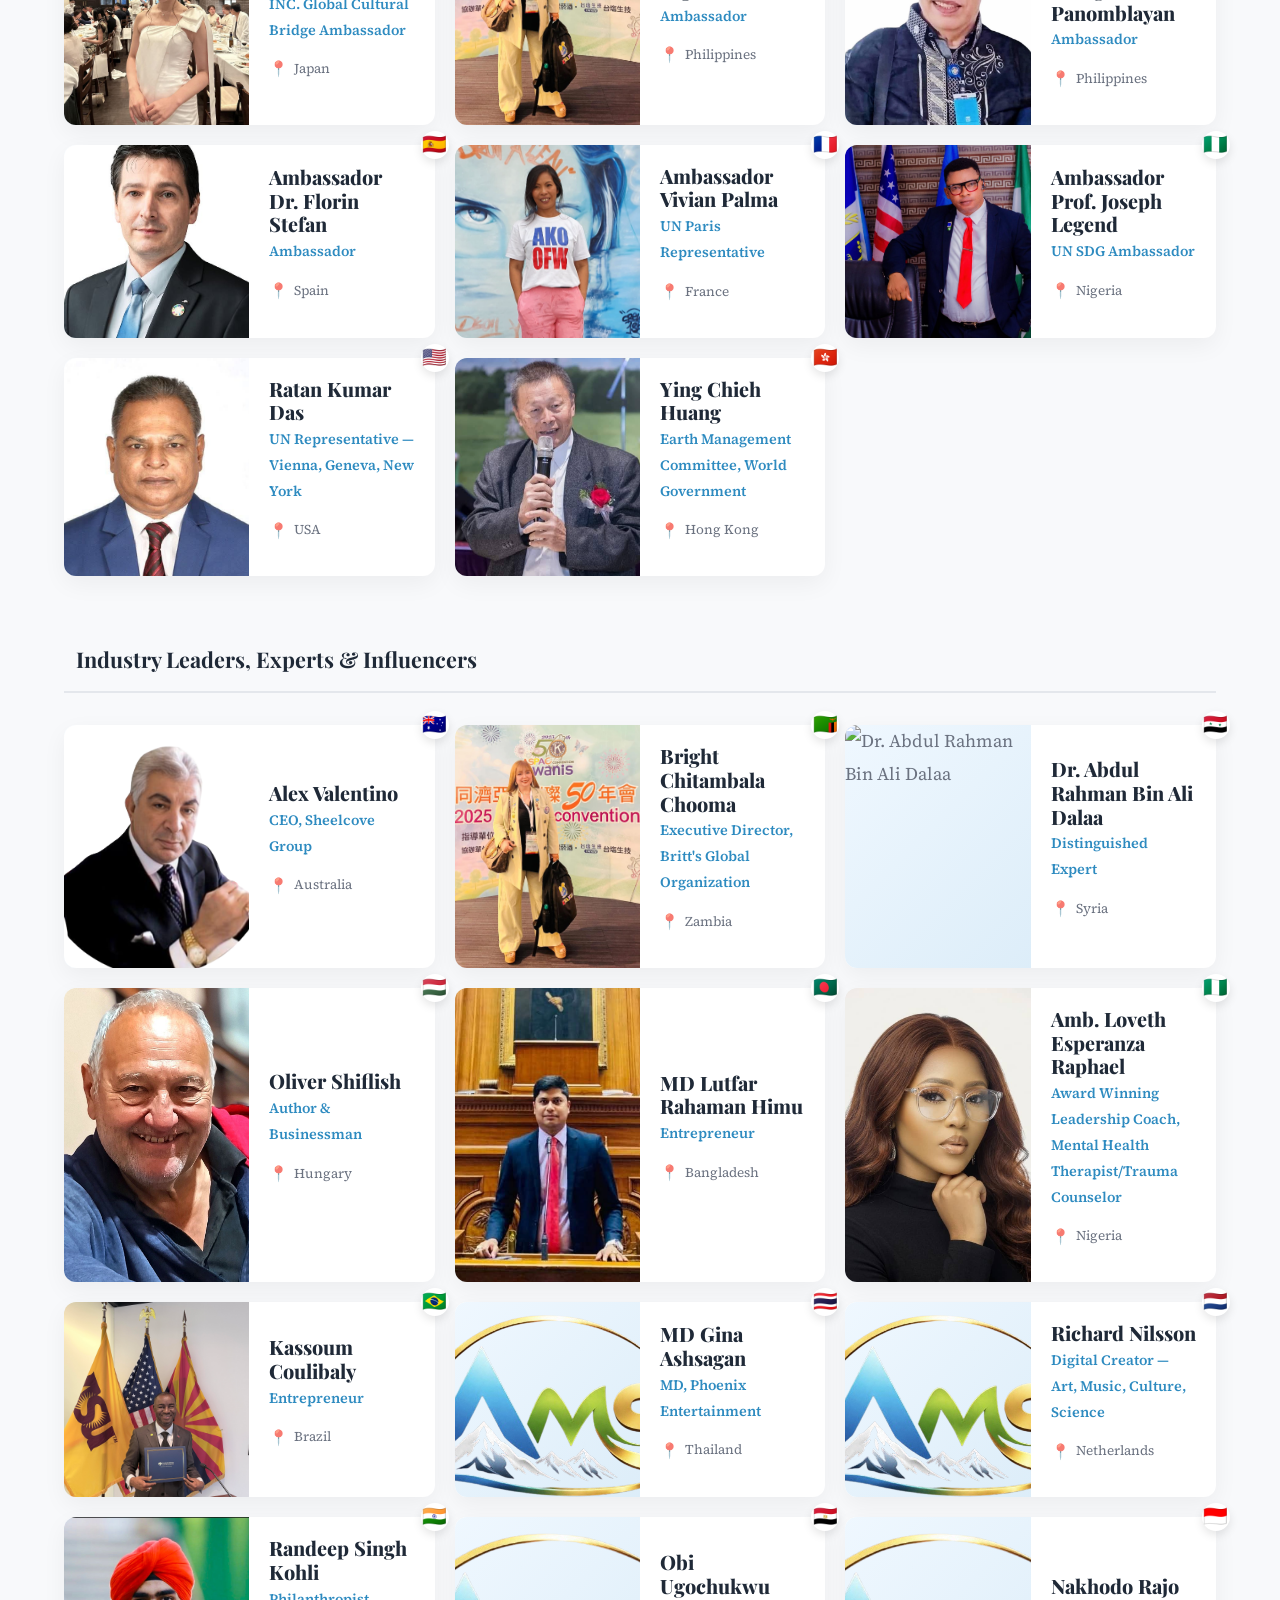
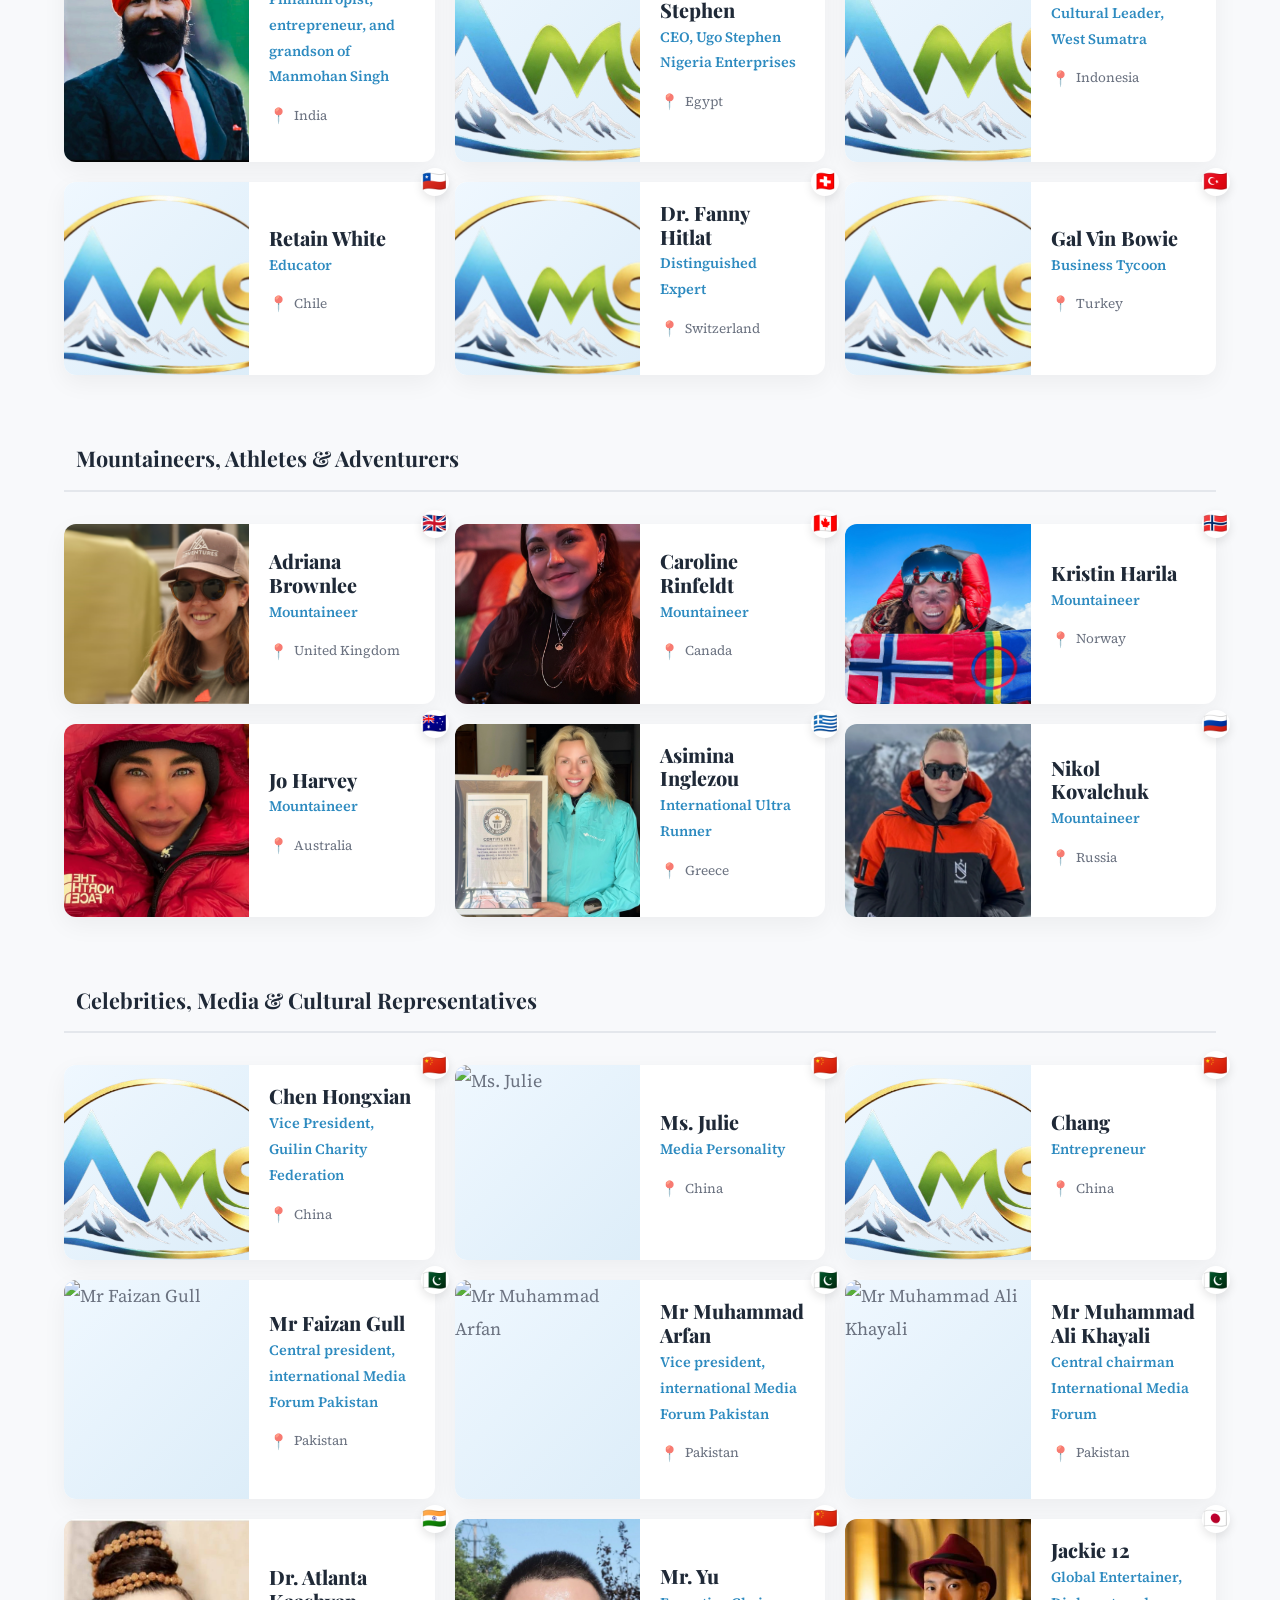
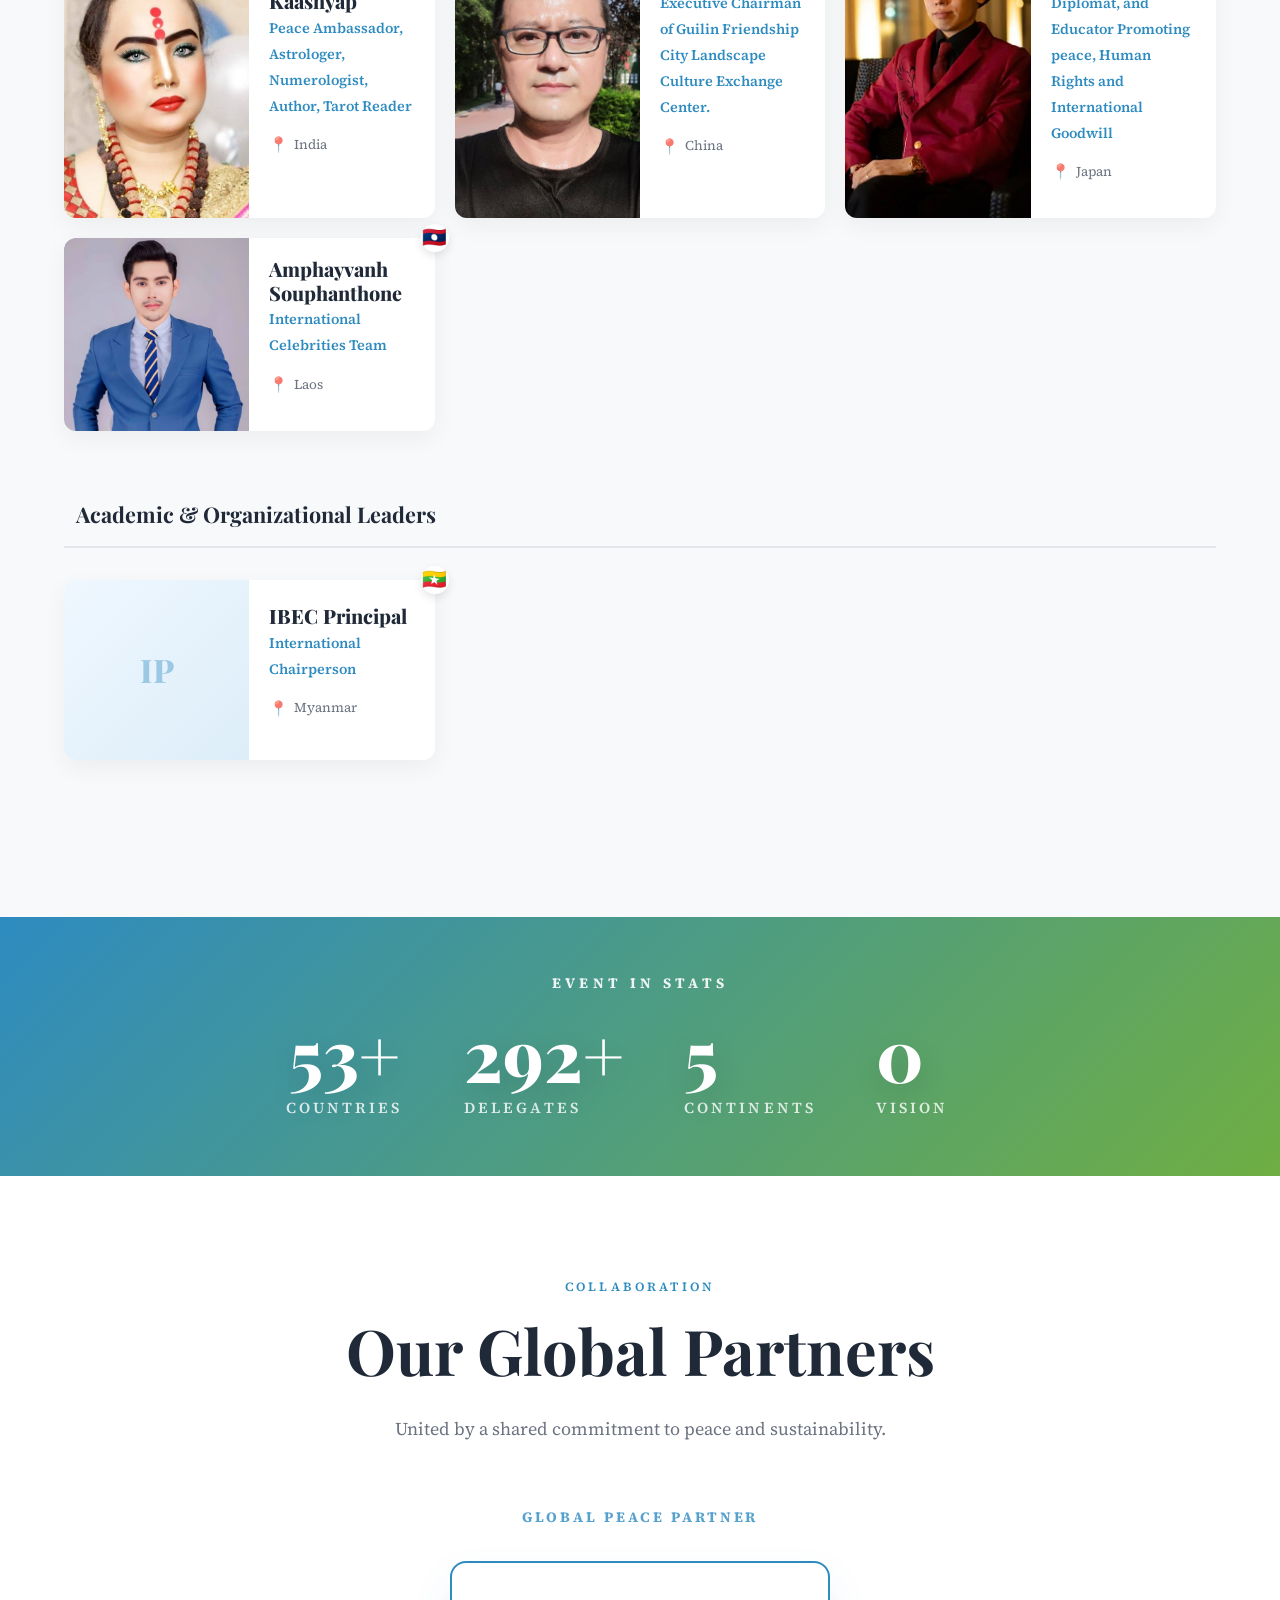
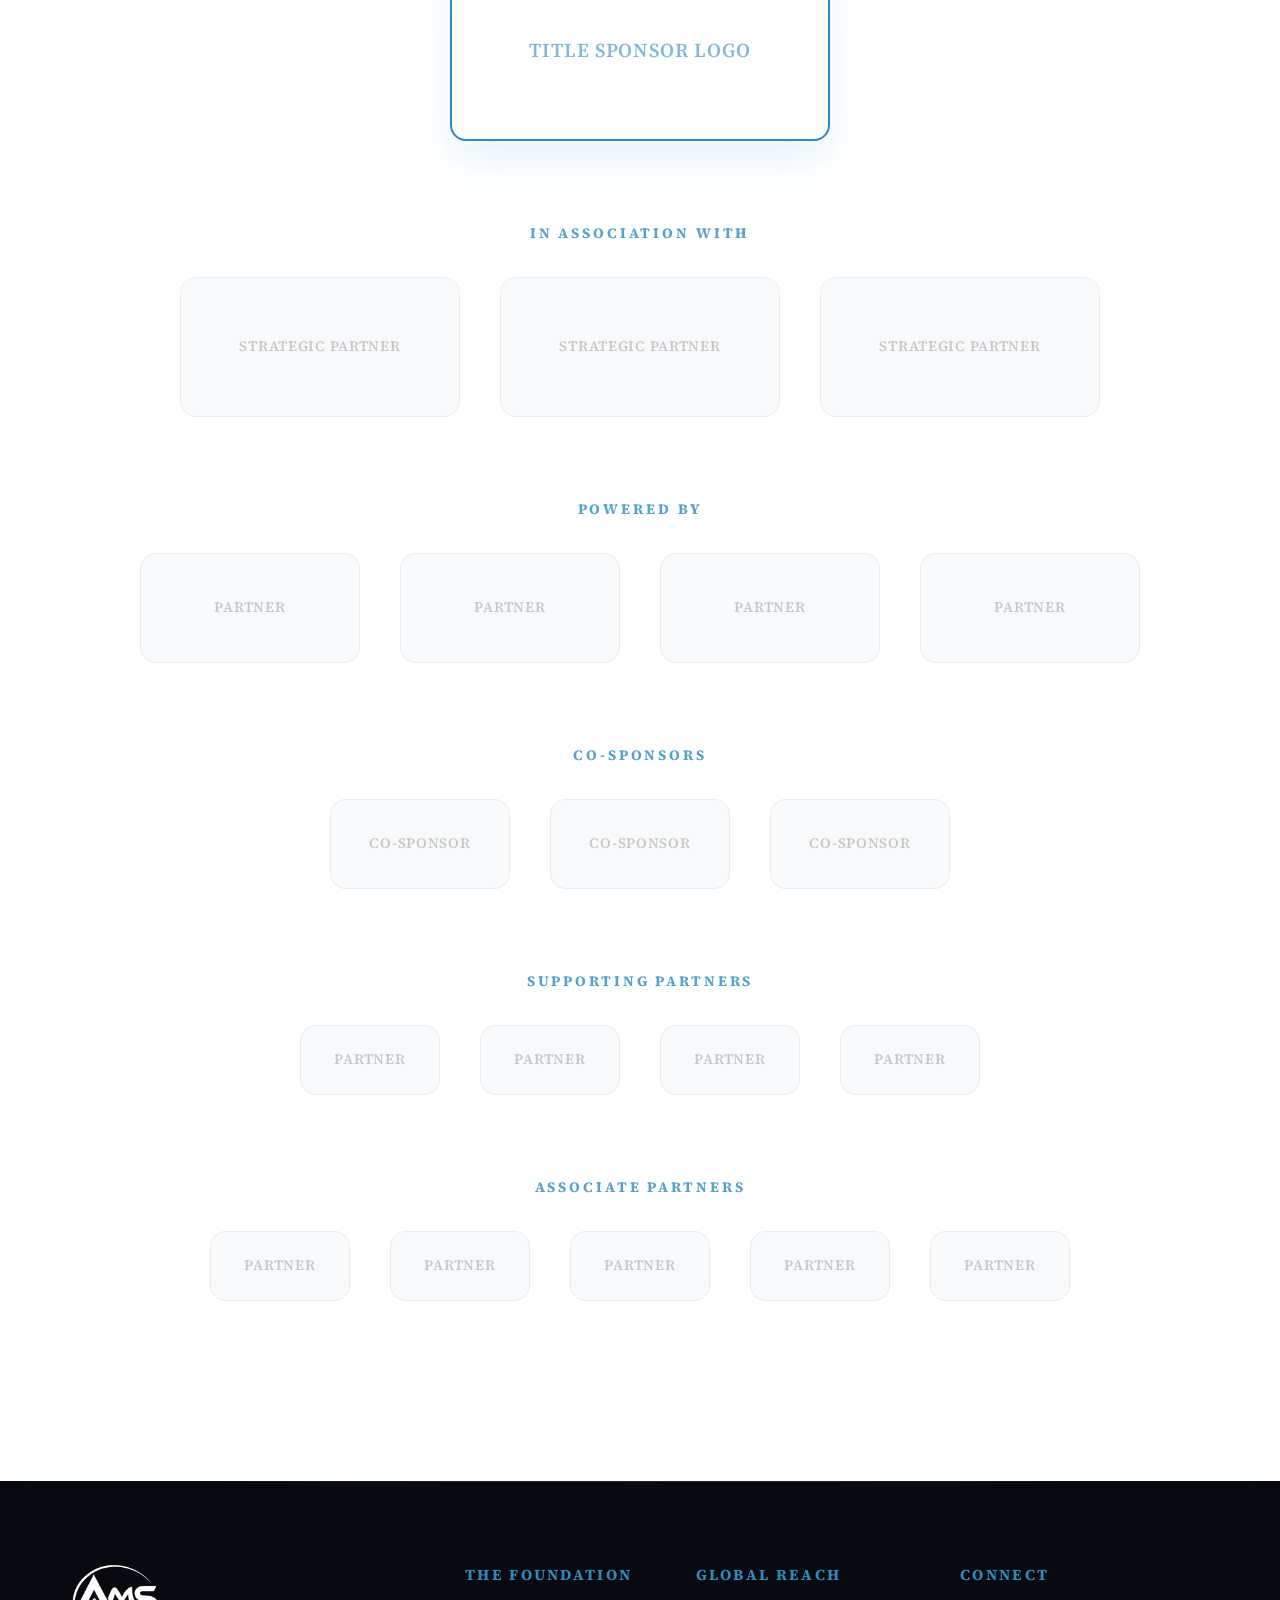
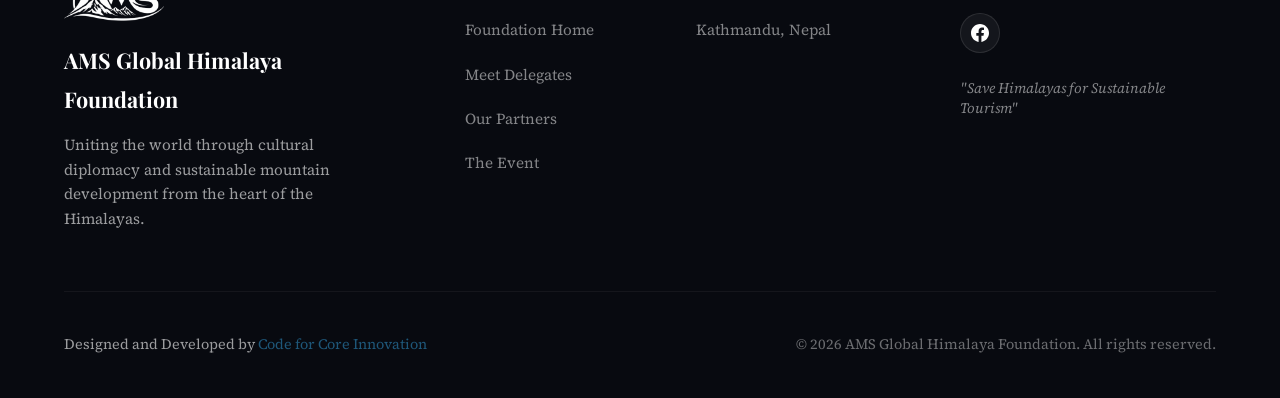
==== commit 151d0f2b: "Update event.html" ====
--- a/event.html
+++ b/event.html
@@ -361,7 +361,8 @@
         { n: "MP Rajesh Ranjan (Pappu Yadav)", r: "Member of Parliament", c: "India", f: "🇮🇳", p: "images/rajesh-ranjan-pappu-yadav.jpg" },
         { n: "MP Awadhesh Prasad", r: "Member of Parliament", c: "India", f: "🇮🇳", p: "images/mp-awadhesh-prasad.jpg" },
         {n: "Honorable MLA Representative", r: "Legislative Assembly Member", c: "Pakistan", f: "🇵🇰", p: "images/logo.png" },
-        { n: "Manuel Homem", r: "Minister of the Interior", c: "Angola", f: "🇦🇴", p: "images/manuel-homem.jpg" }
+        { n: "Manuel Homem", r: "Minister of the Interior", c: "Angola", f: "🇦🇴", p: "images/manuel-homem.jpg" },
+        { n: "Ch Abid Raza Kotla", r: "Divisional president Pakistan Muslim league N MNA", c: "Pakistan", f: "🇵🇰", p: "images/abid-raza-kotla.jpg" },
       ],
       ambassador: [
         { n: "Ambassador Himi Suna", r: "Ambassador", c: "Japan", f: "🇯🇵", p: "images/Himi-suma.jpeg" },
@@ -408,7 +409,11 @@
         { n: "Chen Hongxian", r: "Vice President, Guilin Charity Federation", c: "China", f: "🇨🇳", p: "images/logo.png" },
         { n: "Ms. Julie", r: "Media Personality", c: "China", f: "🇨🇳", p: "images/ms-julie.png" },
         { n: "Chang", r: "Entrepreneur", c: "China", f: "🇨🇳", p: "images/logo.png" },
-        { n: "Mr Faizan Gull", r: "Central president international Media Forum Pakistan", c: "Pakistan", f: "🇵🇰", p: "images/mr-faizal-gull.jpg" },
+        { n: "Mr Faizan Gull", r: "Central president, international Media Forum Pakistan", c: "Pakistan", f: "🇵🇰", p: "images/mr-faizal-gull.jpg" },
+        { n: "Mr Muhammad Arfan", r: "Vice president, international Media Forum Pakistan", c: "Pakistan", f: "🇵🇰", p: "images/muhammad-arfan.jpg" },
+        
+        { n: "Mr Muhammad Ali Khayali", r: "Central chairman International Media Forum", c: "Pakistan", f: "🇵🇰", p: "images/muhammad-ali-khayali.jpg" },
+        
         { n: "Dr. Atlanta Kaashyap", r: "Peace Ambassador, Astrologer, Numerologist, Author, Tarot Reader", c: "India", f: "🇮🇳", p: "images/Astrologer-Atlanta-Kaashyap.jpg" },
         { n: "Mr. Yu", r: "Executive Chairman of Guilin Friendship City Landscape Culture Exchange Center.", c: "China", f: "🇨🇳", p: "images/Mr-Yu.jpeg" },
         { n: "Jackie 12", r: "Global Entertainer, Diplomat, and Educator Promoting peace, Human Rights and International Goodwill", c: "Japan", f: "🇯🇵", p: "images/jackie-12.jpg" },
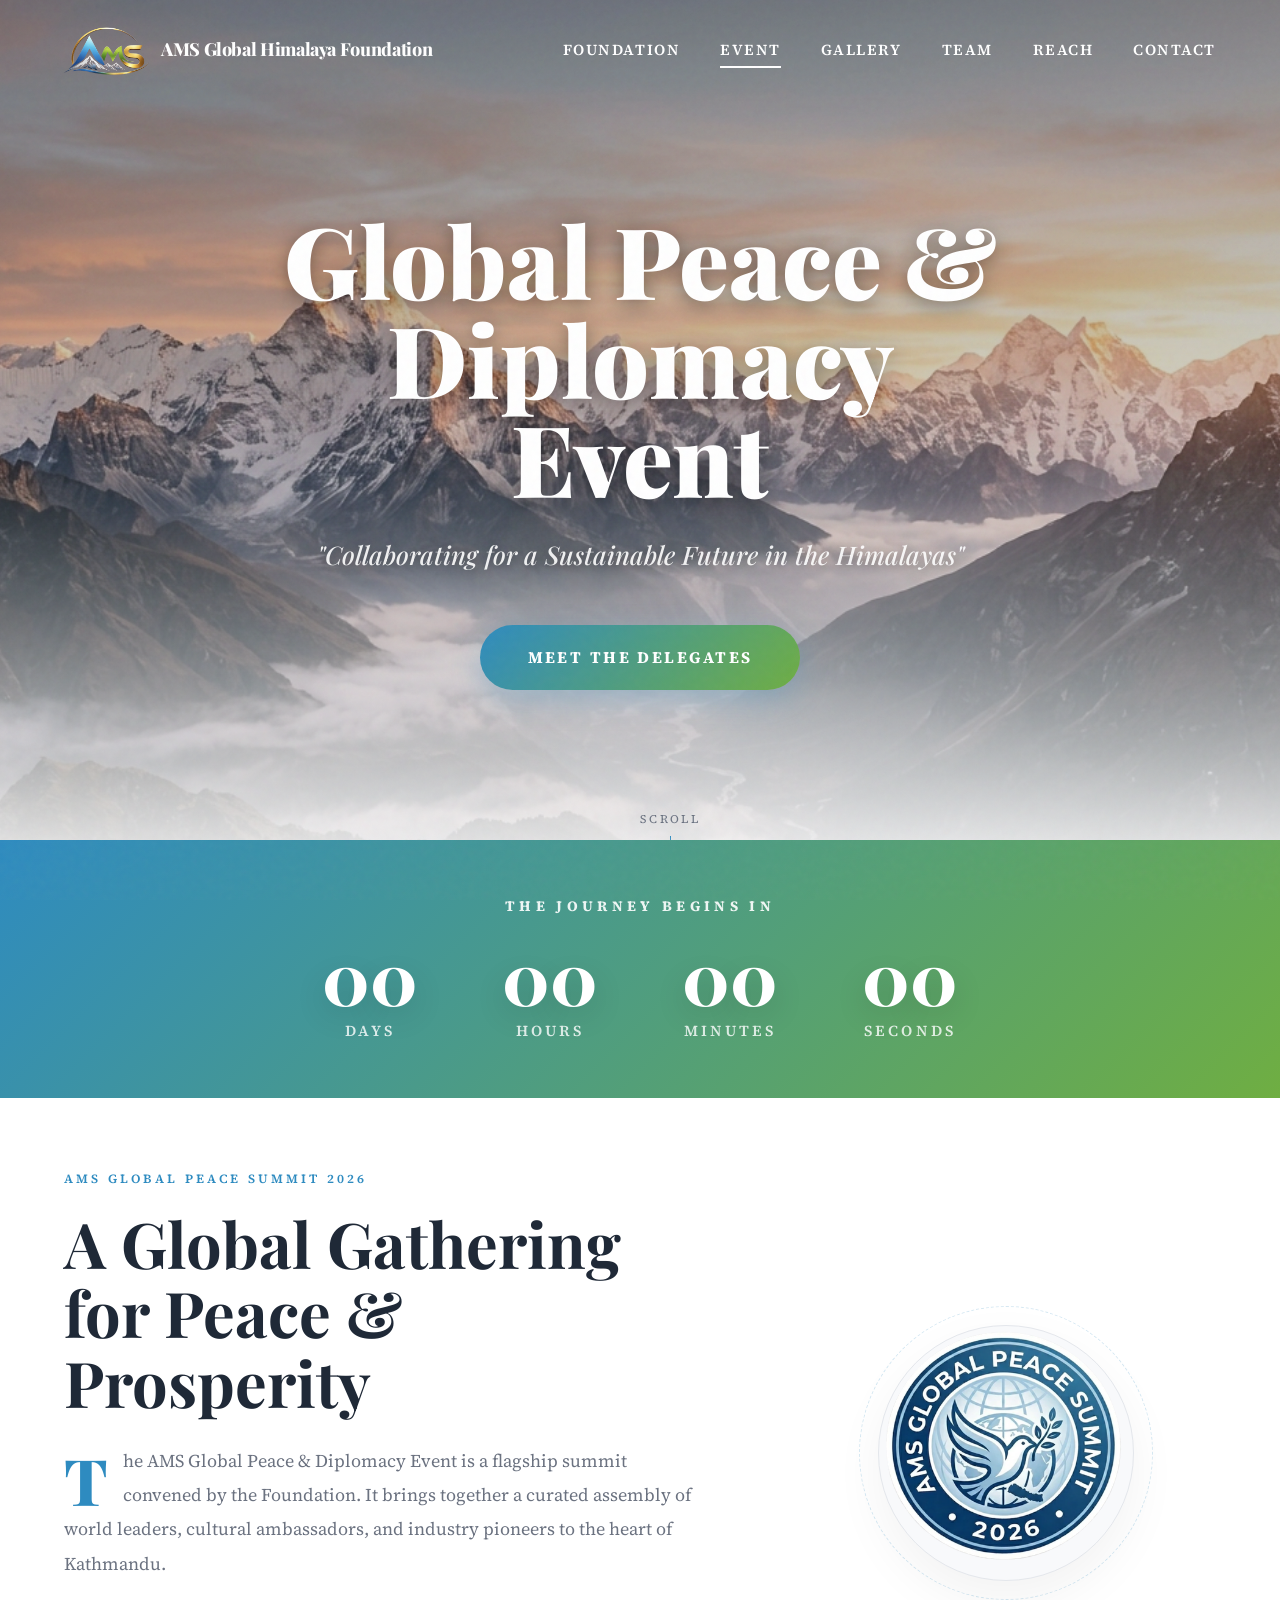
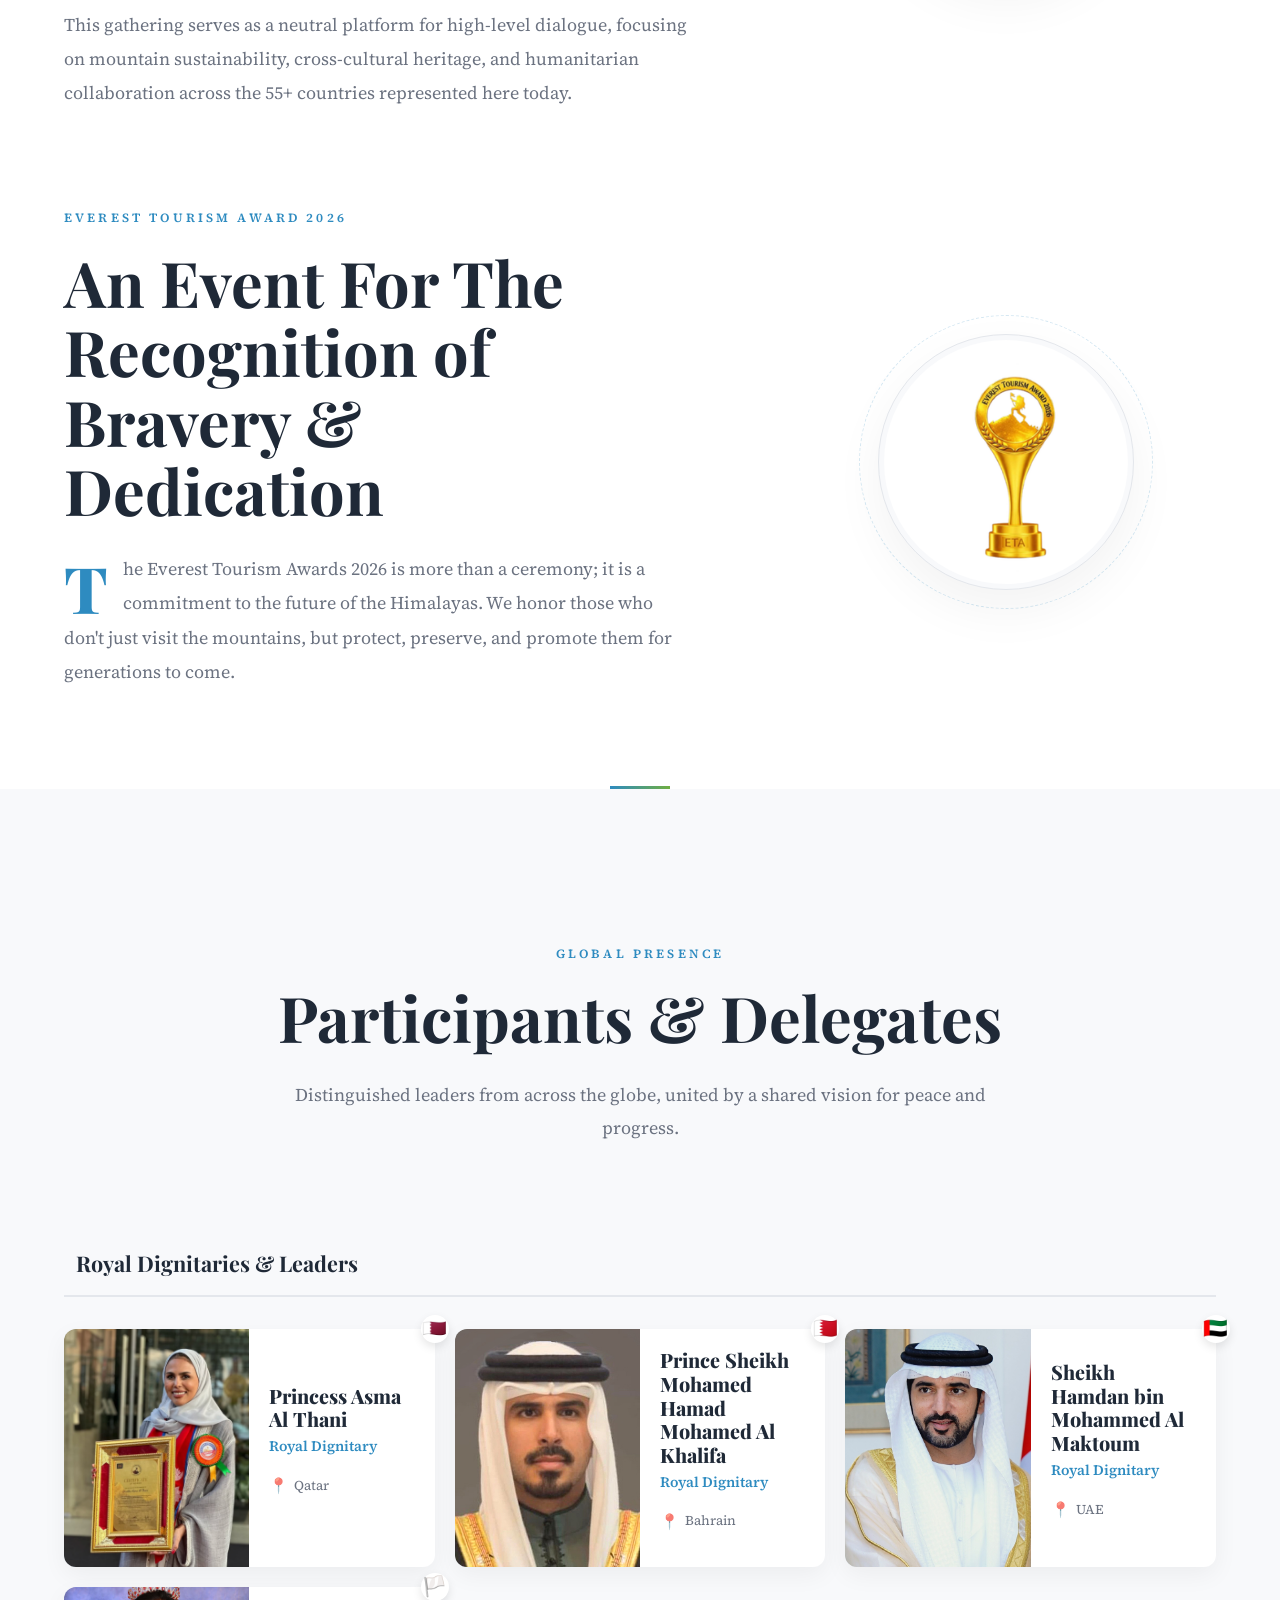
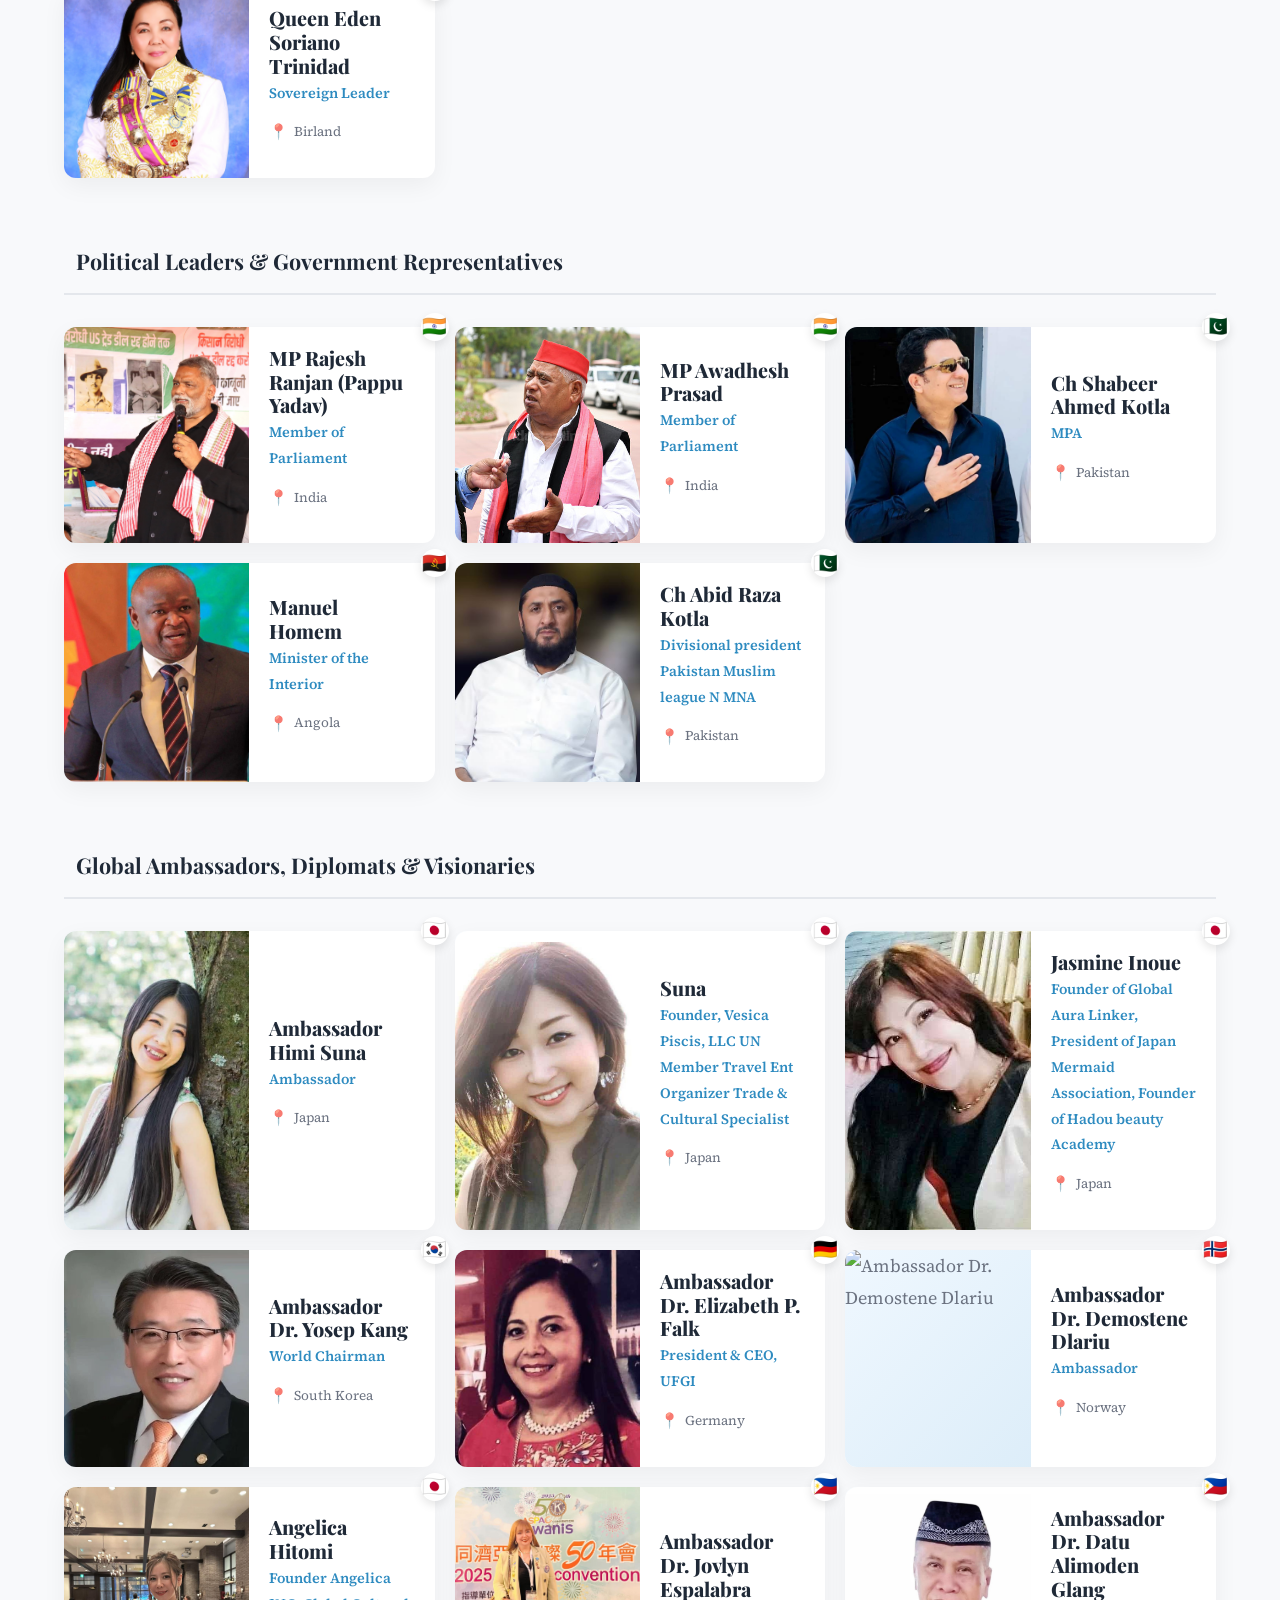
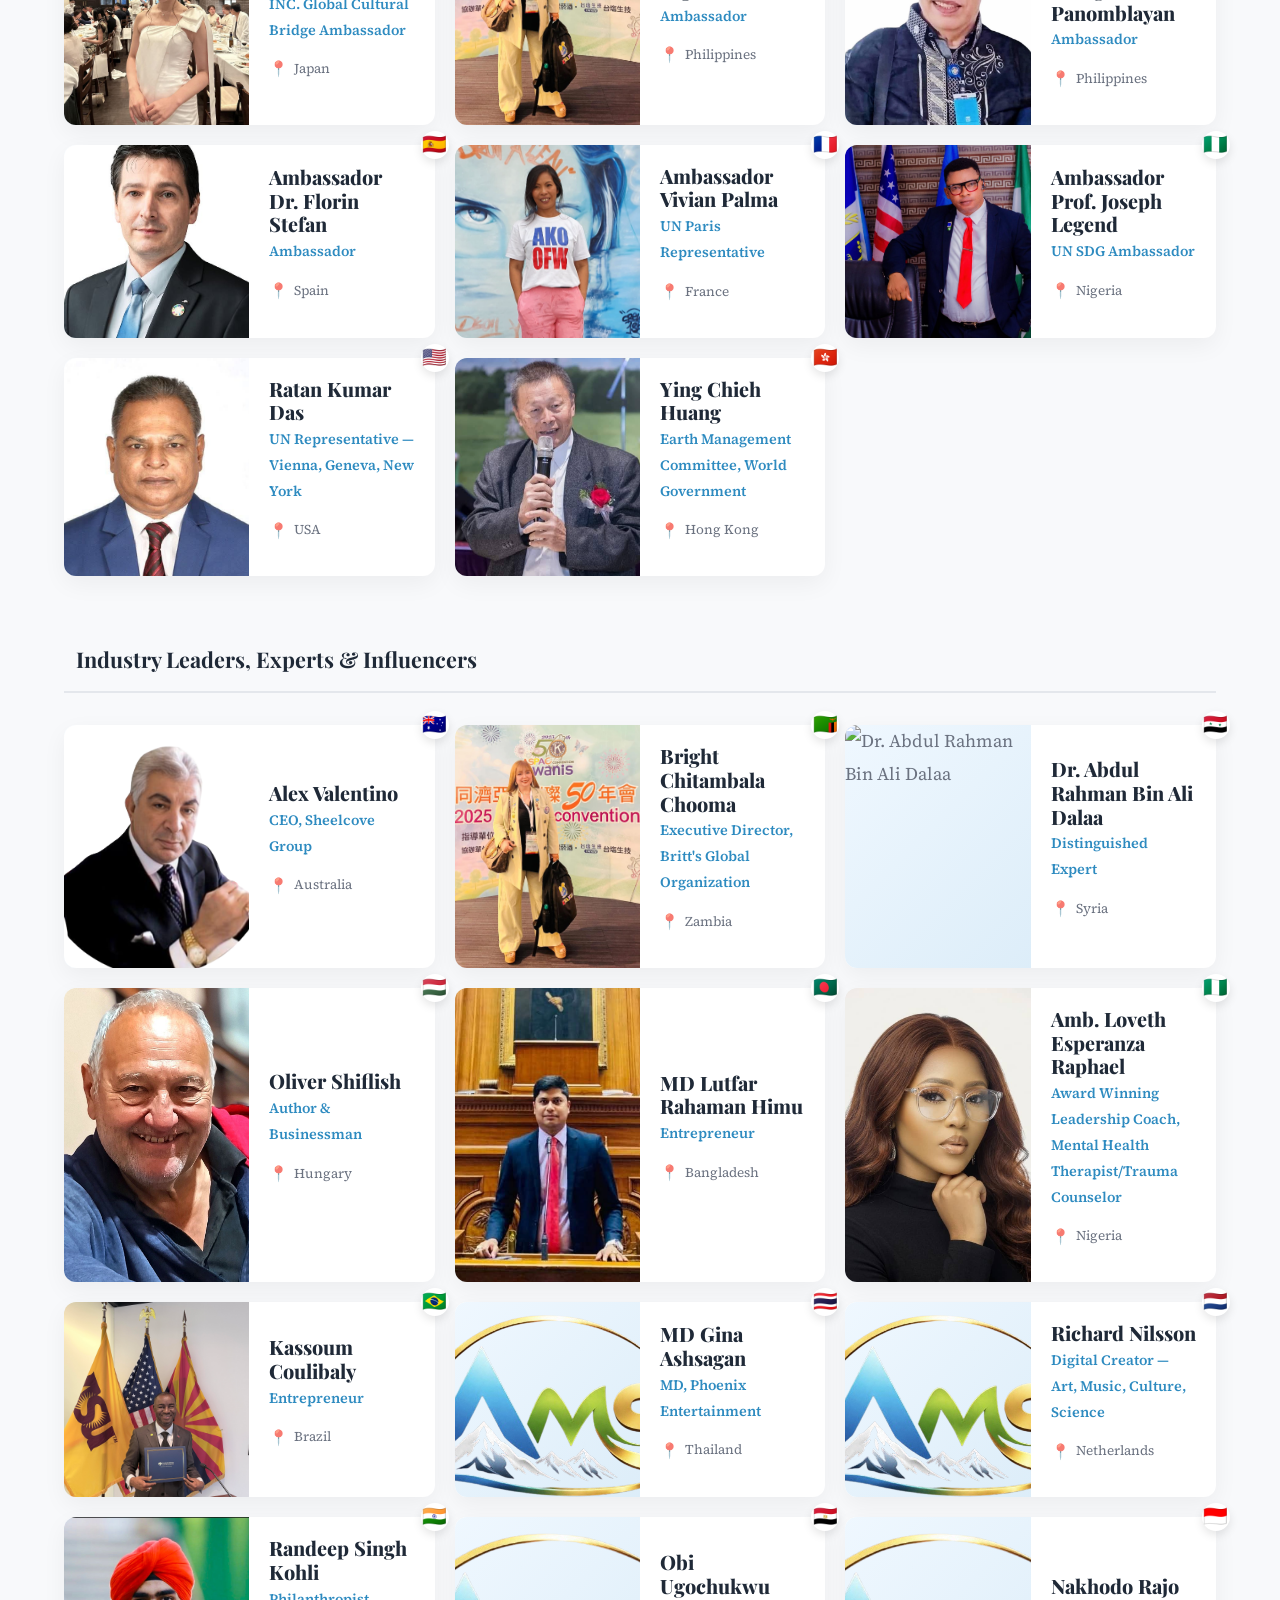
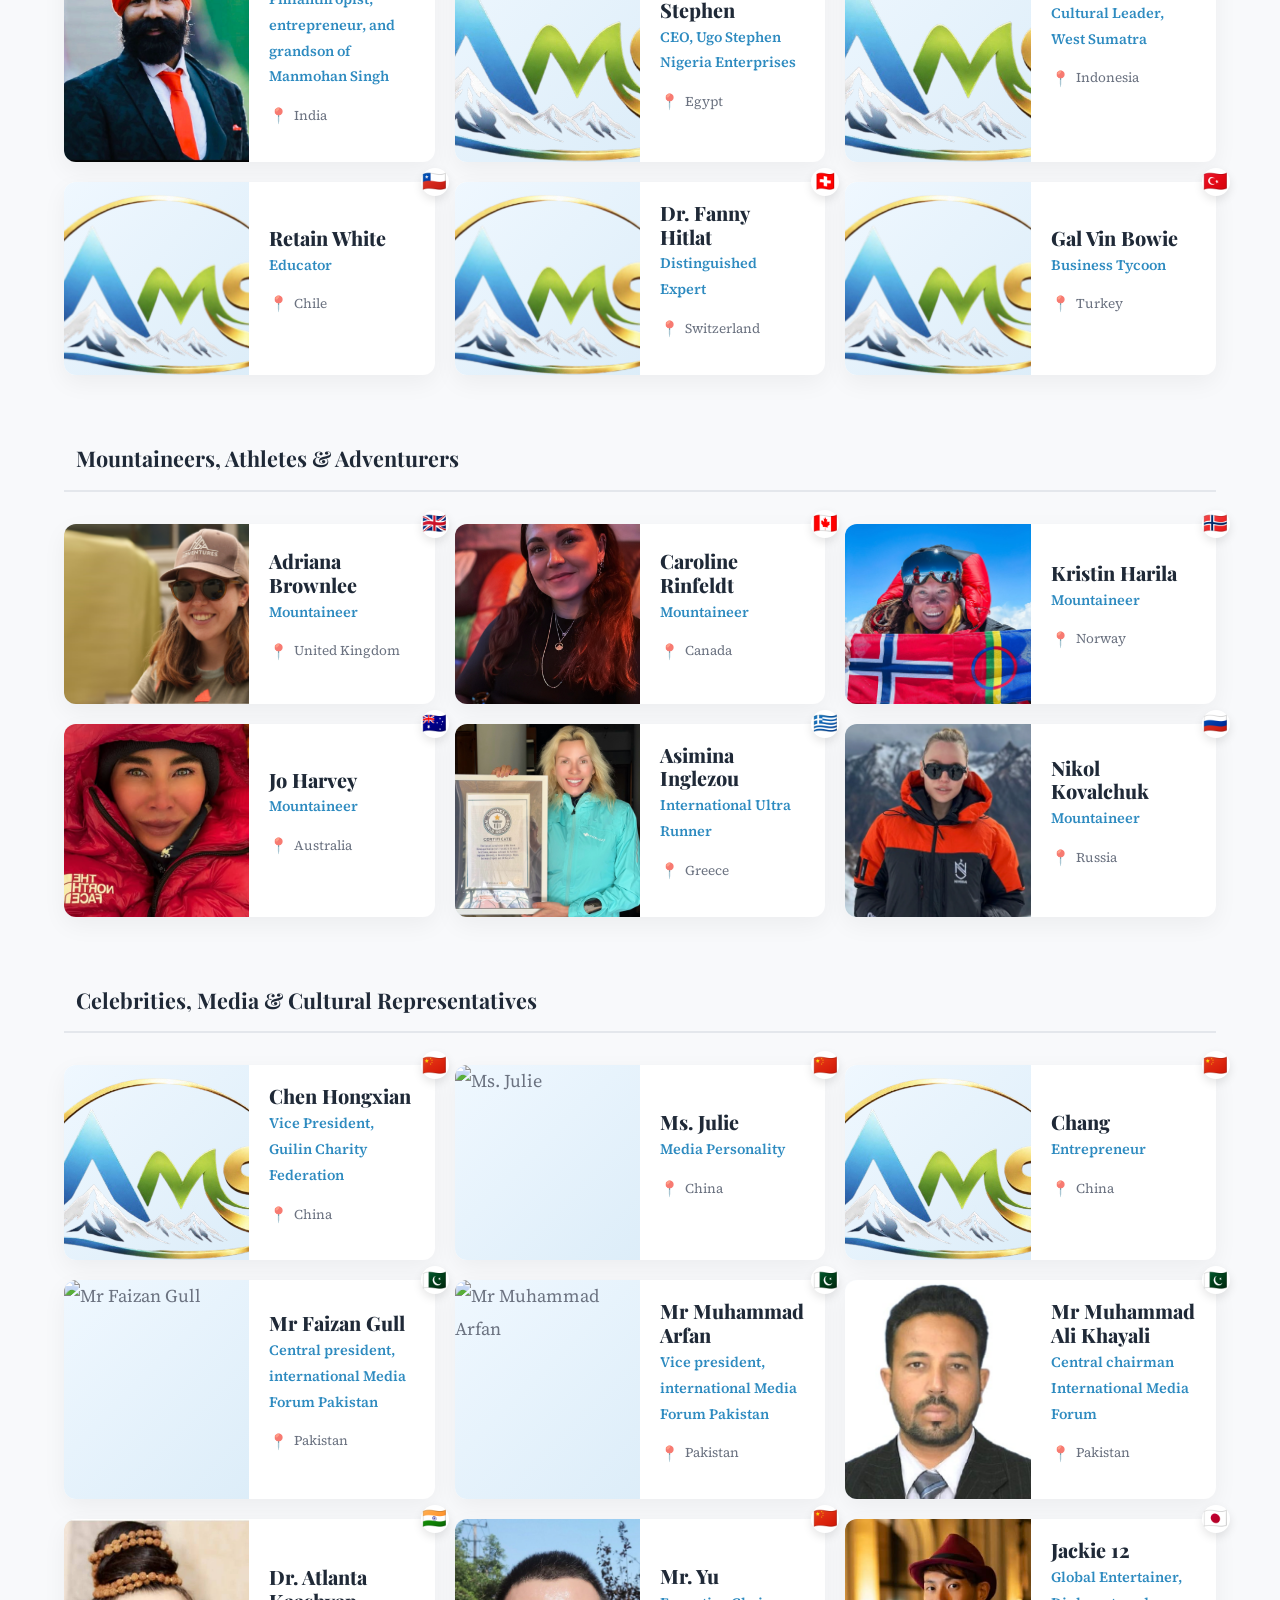
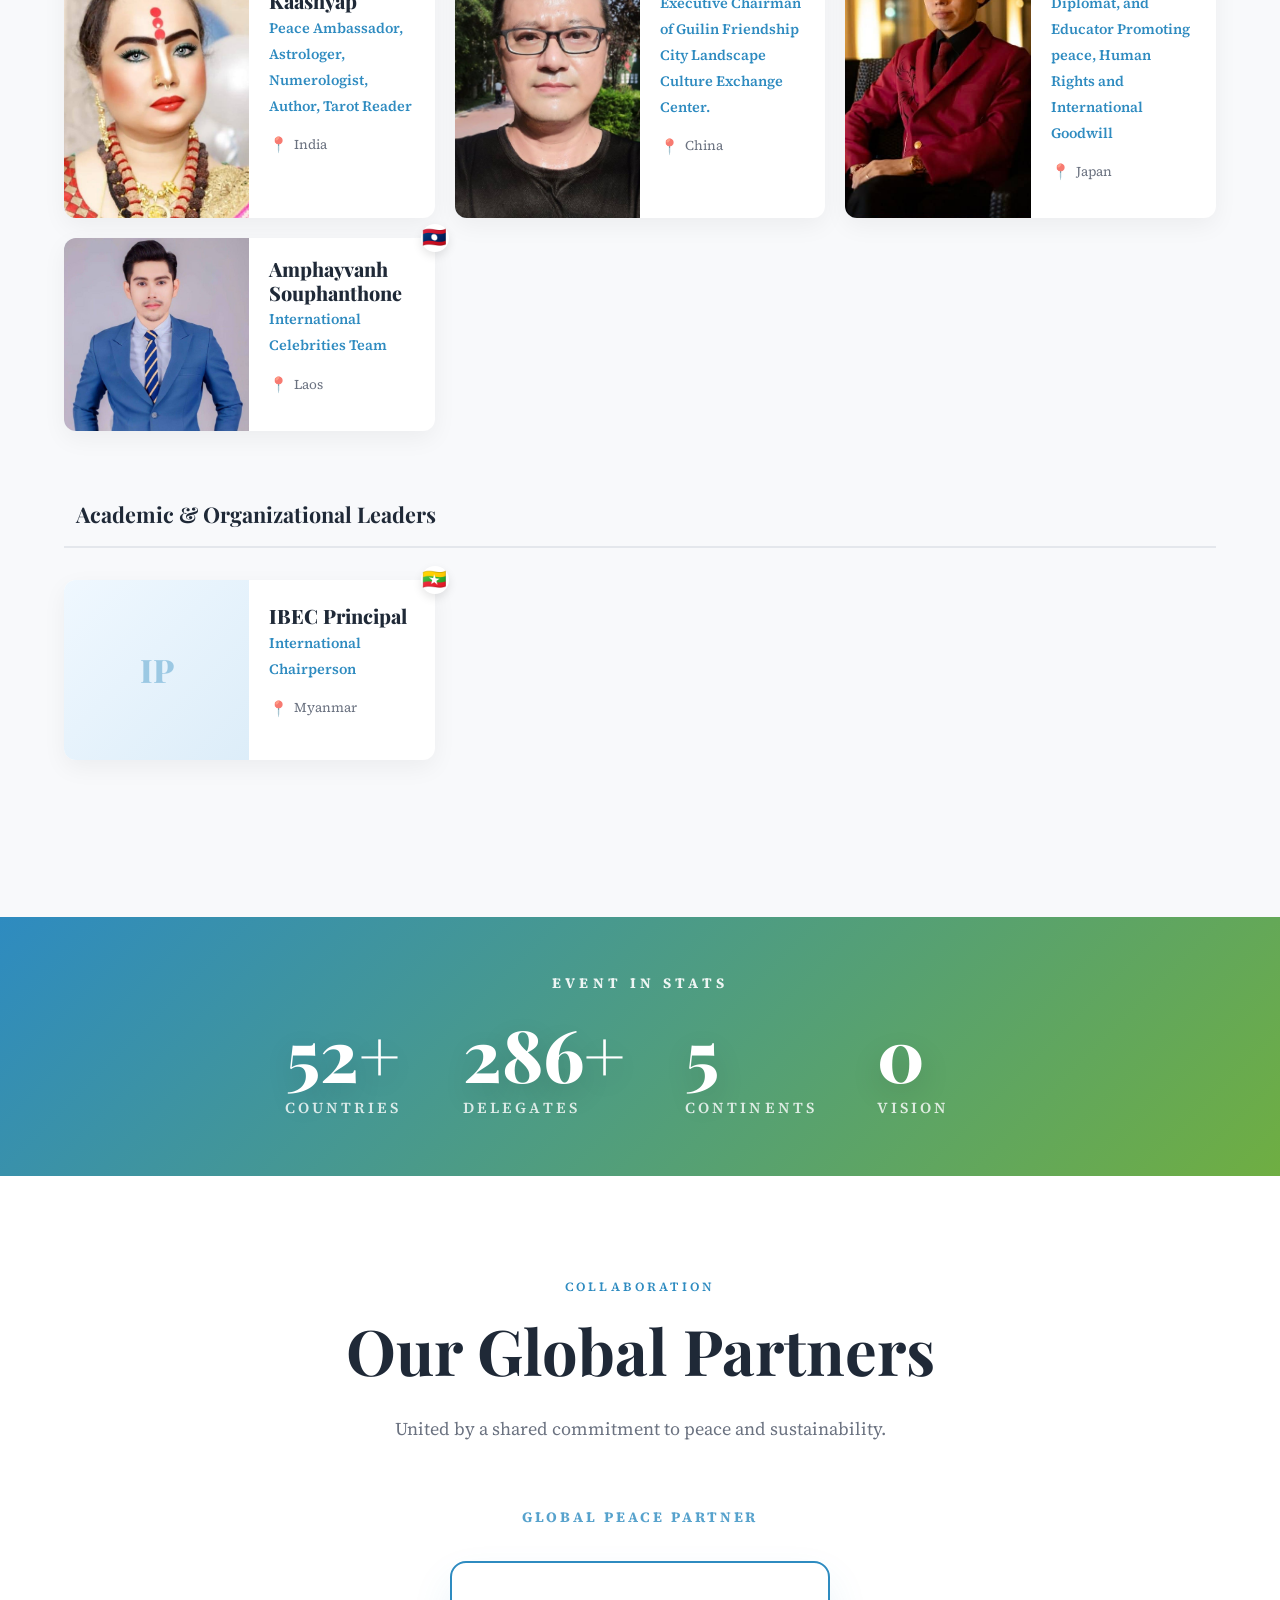
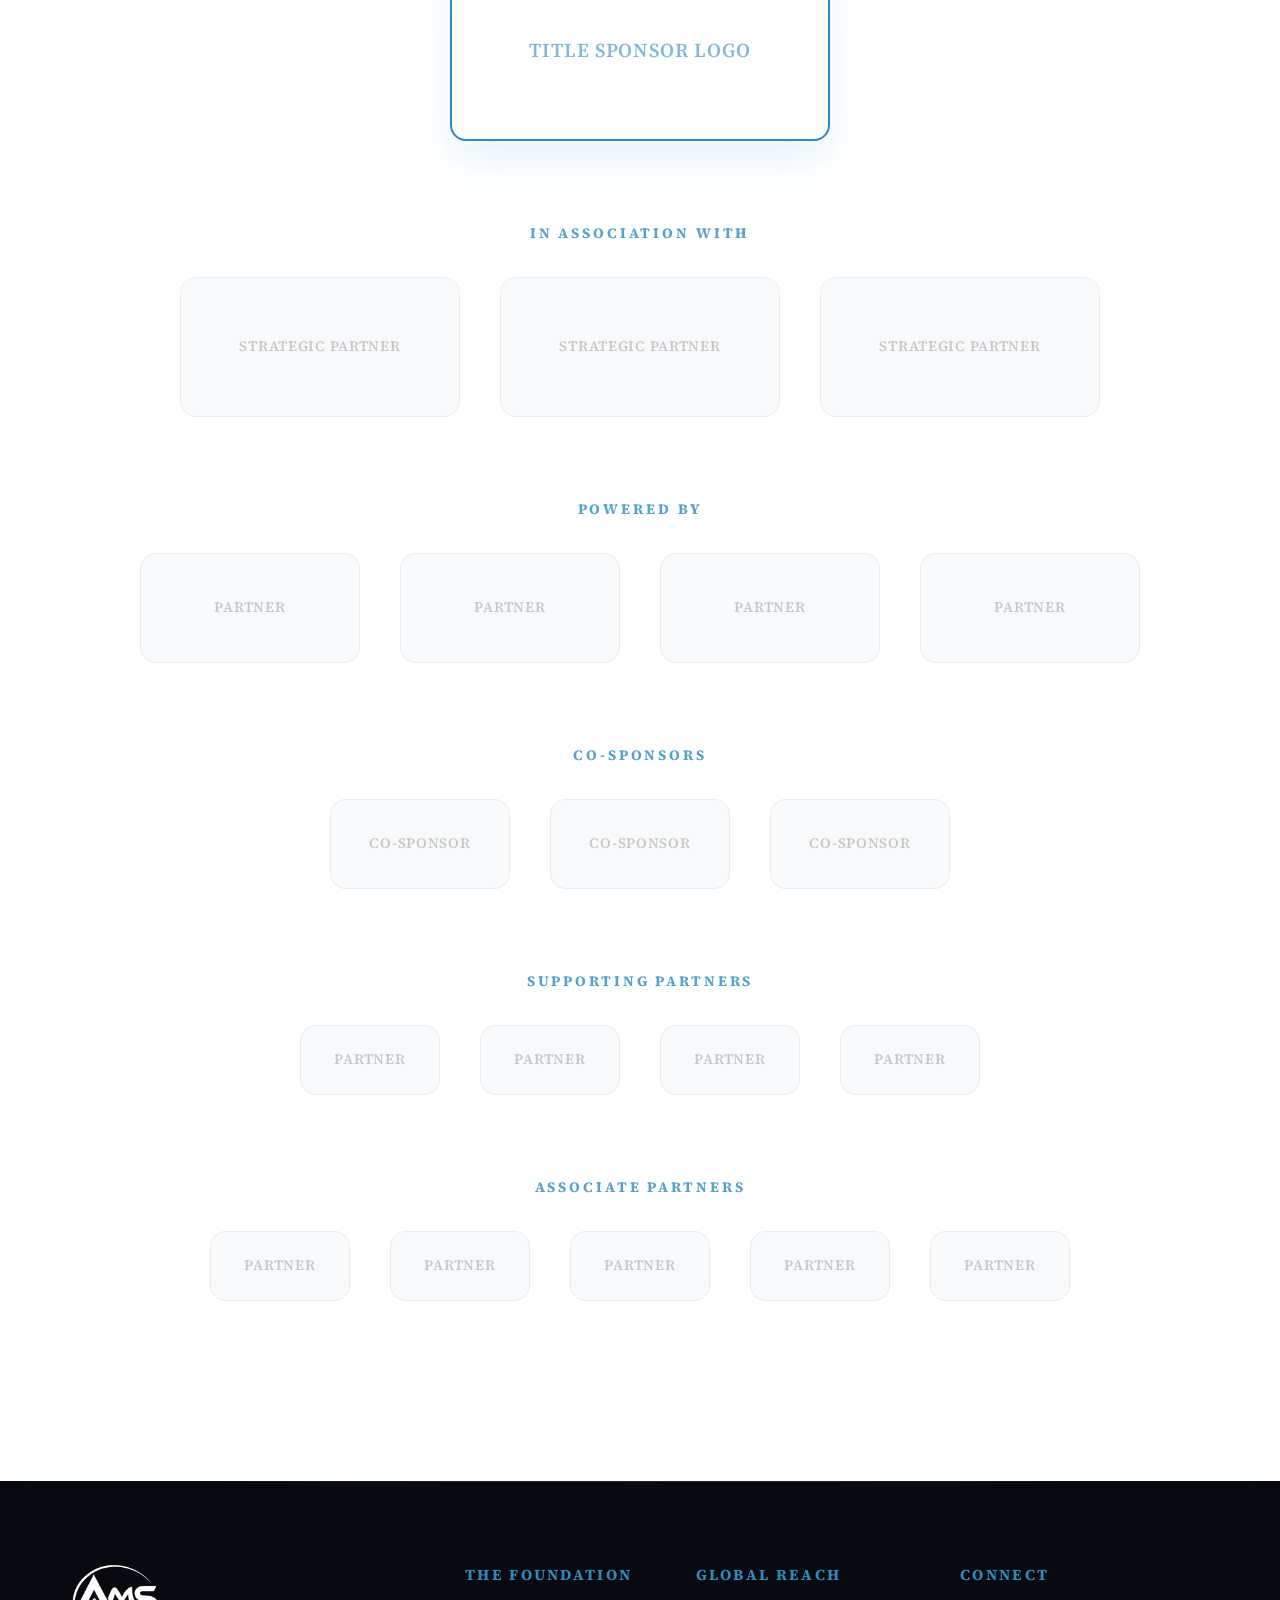
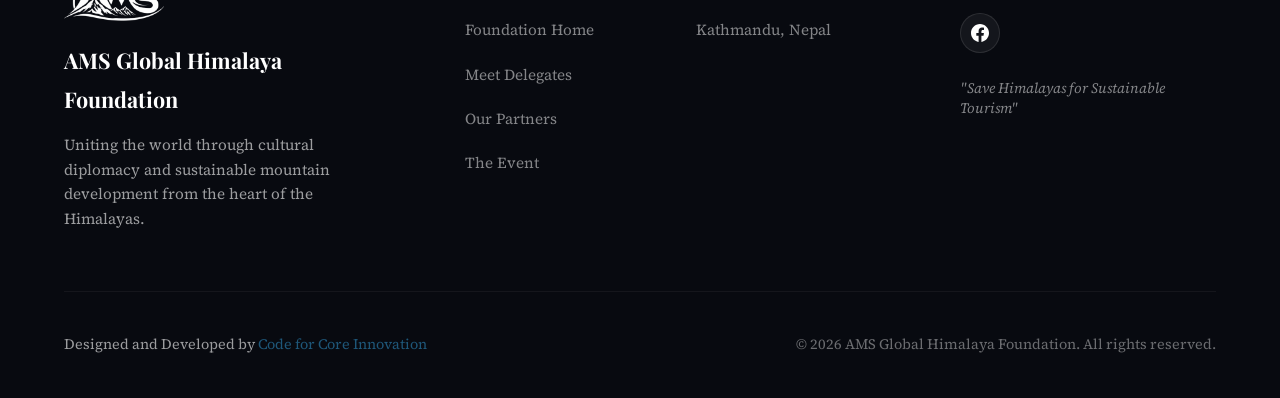
==== commit 74858997: "Update event.html" ====
--- a/event.html
+++ b/event.html
@@ -360,7 +360,7 @@
       political: [
         { n: "MP Rajesh Ranjan (Pappu Yadav)", r: "Member of Parliament", c: "India", f: "🇮🇳", p: "images/rajesh-ranjan-pappu-yadav.jpg" },
         { n: "MP Awadhesh Prasad", r: "Member of Parliament", c: "India", f: "🇮🇳", p: "images/mp-awadhesh-prasad.jpg" },
-        {n: "Honorable MLA Representative", r: "Legislative Assembly Member", c: "Pakistan", f: "🇵🇰", p: "images/logo.png" },
+        {n: "Ch Shabeer Ahmed Kotla", r: "MPA", c: "Pakistan", f: "🇵🇰", p: "images/shabeer-ahmed-kotla.png" },
         { n: "Manuel Homem", r: "Minister of the Interior", c: "Angola", f: "🇦🇴", p: "images/manuel-homem.jpg" },
         { n: "Ch Abid Raza Kotla", r: "Divisional president Pakistan Muslim league N MNA", c: "Pakistan", f: "🇵🇰", p: "images/abid-raza-kotla.jpg" },
       ],
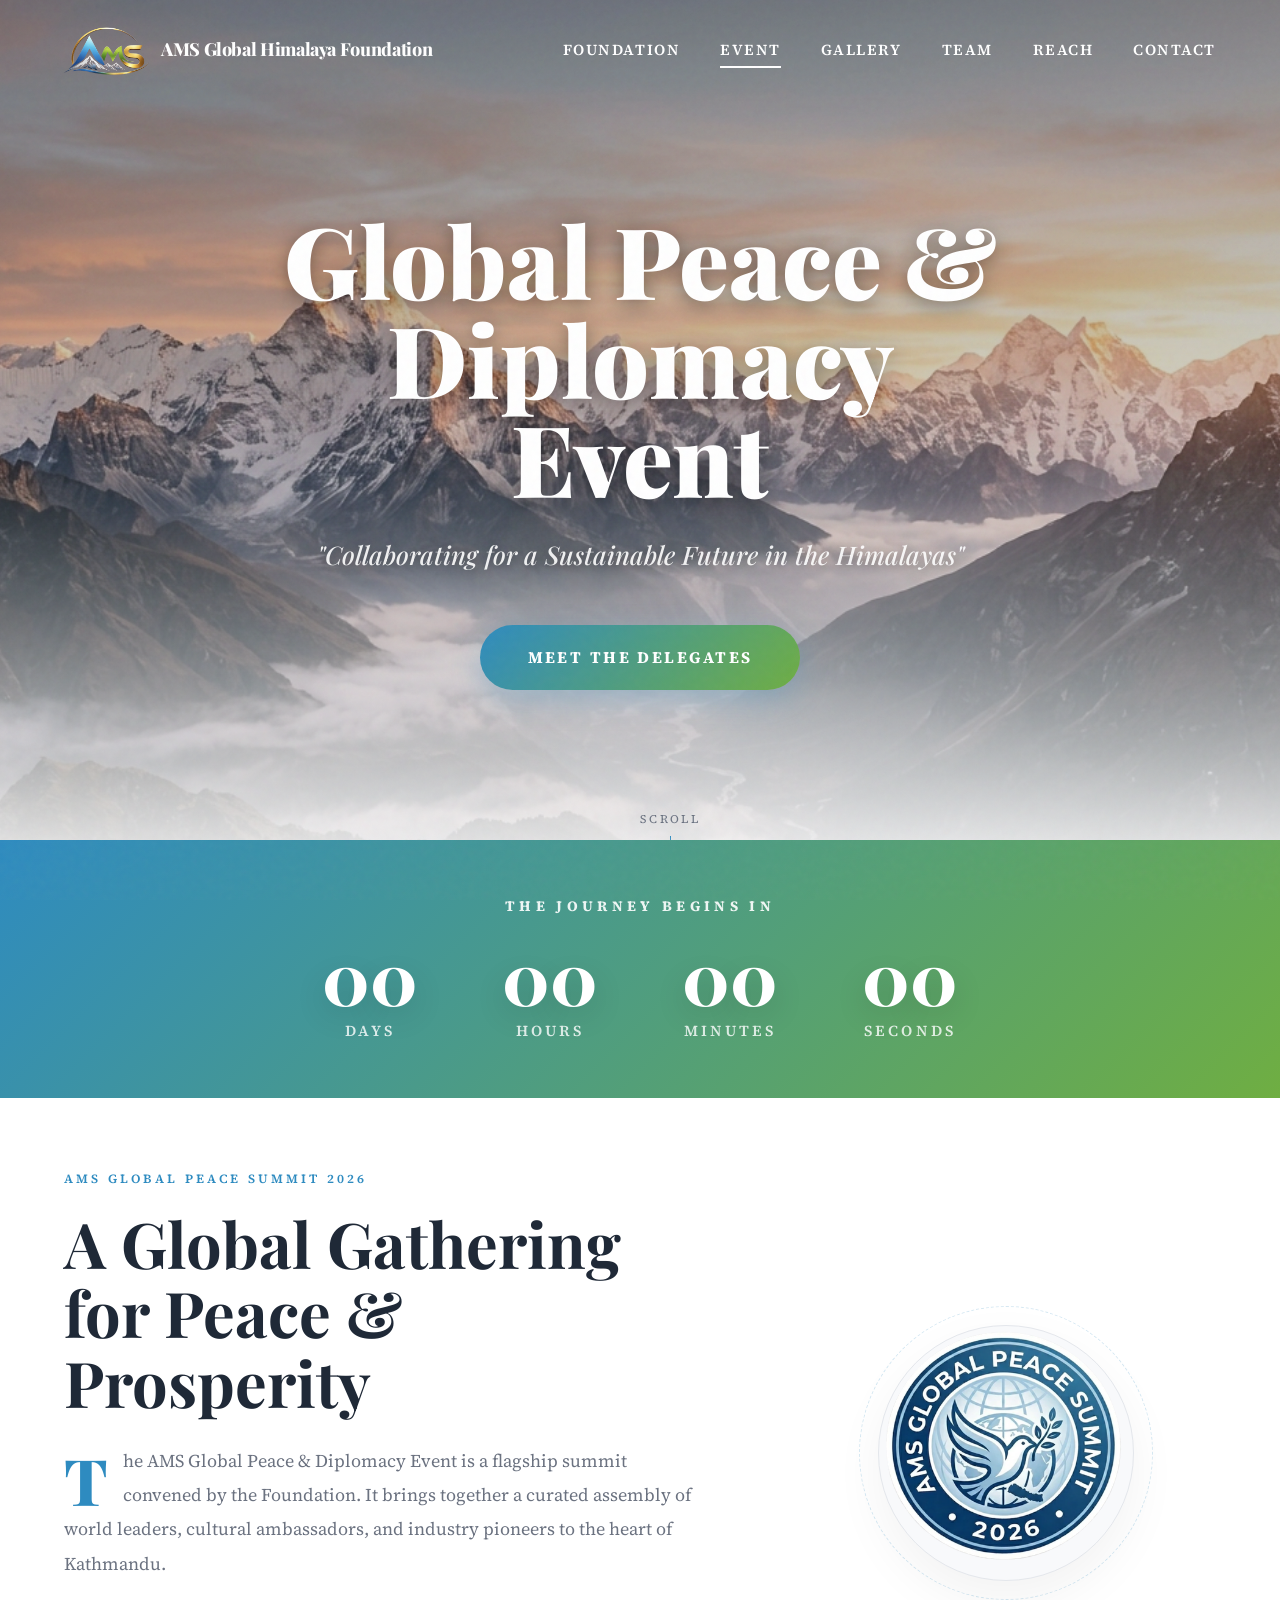
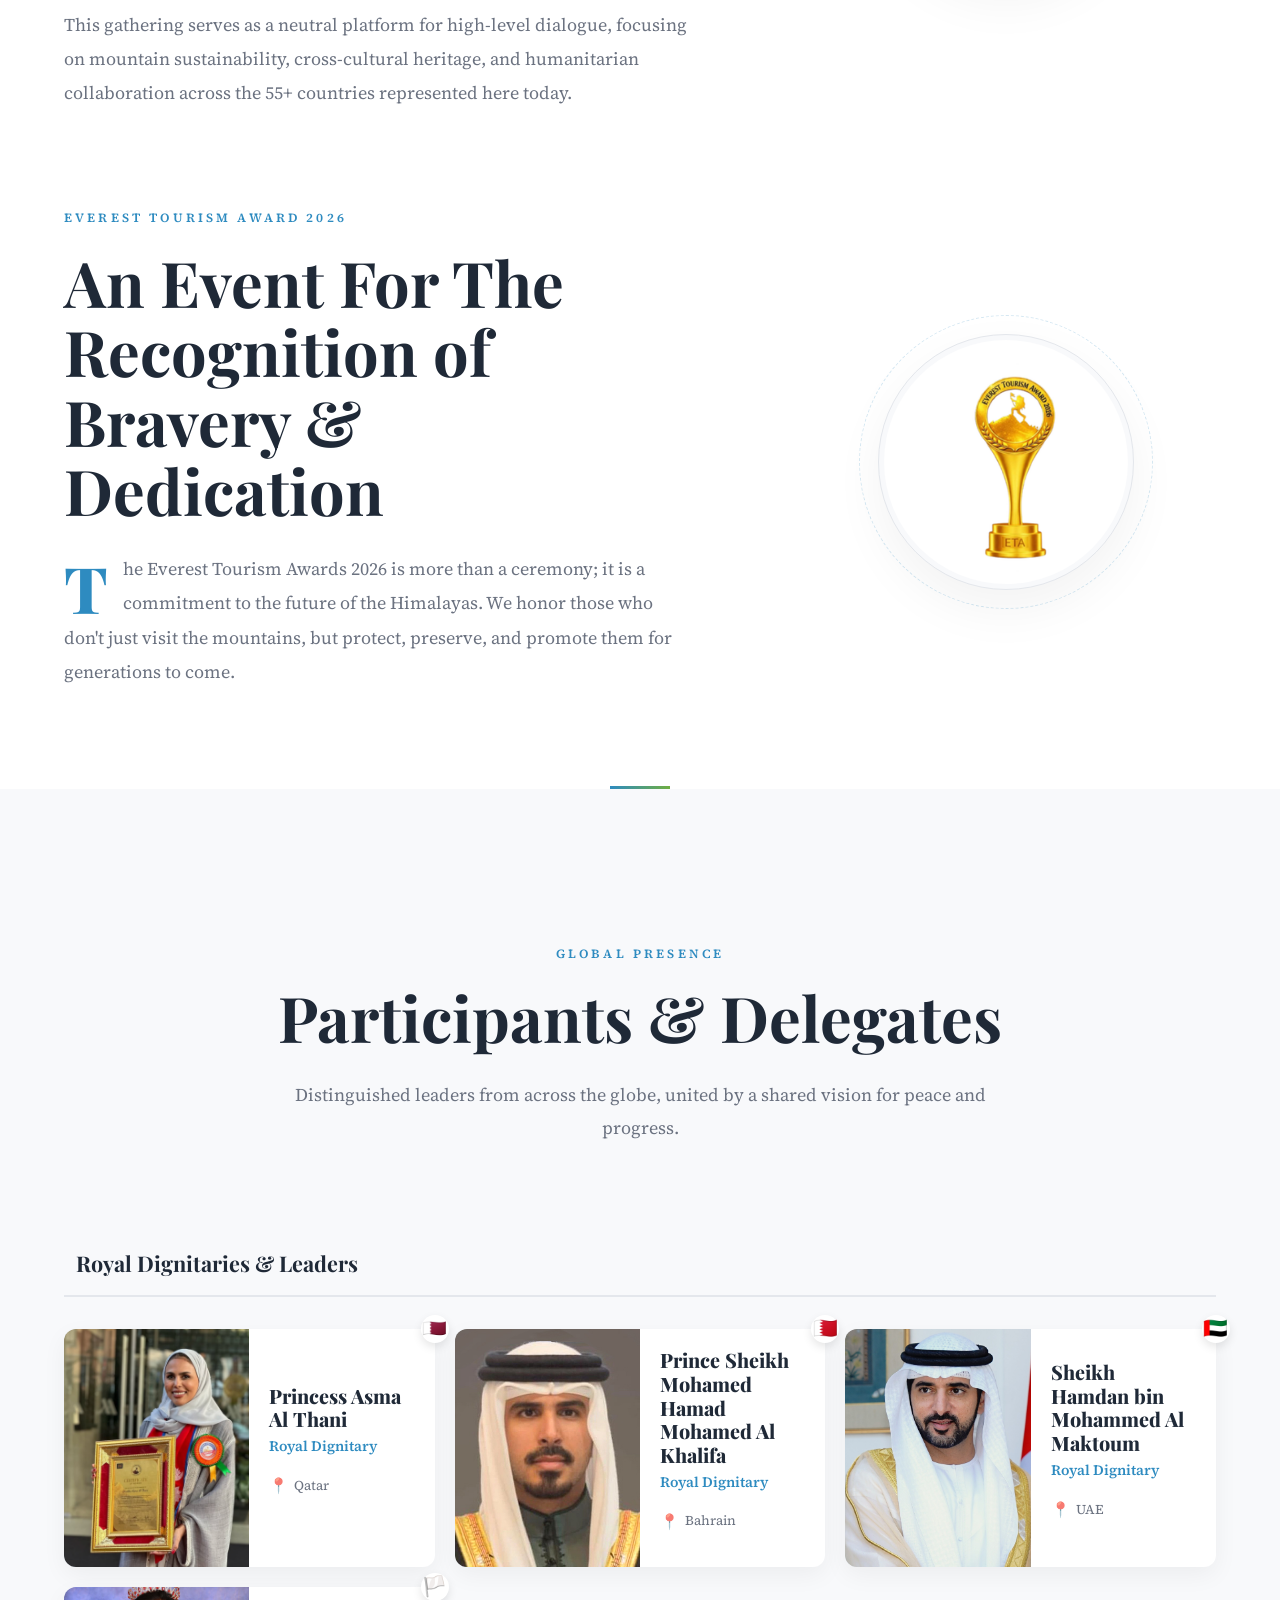
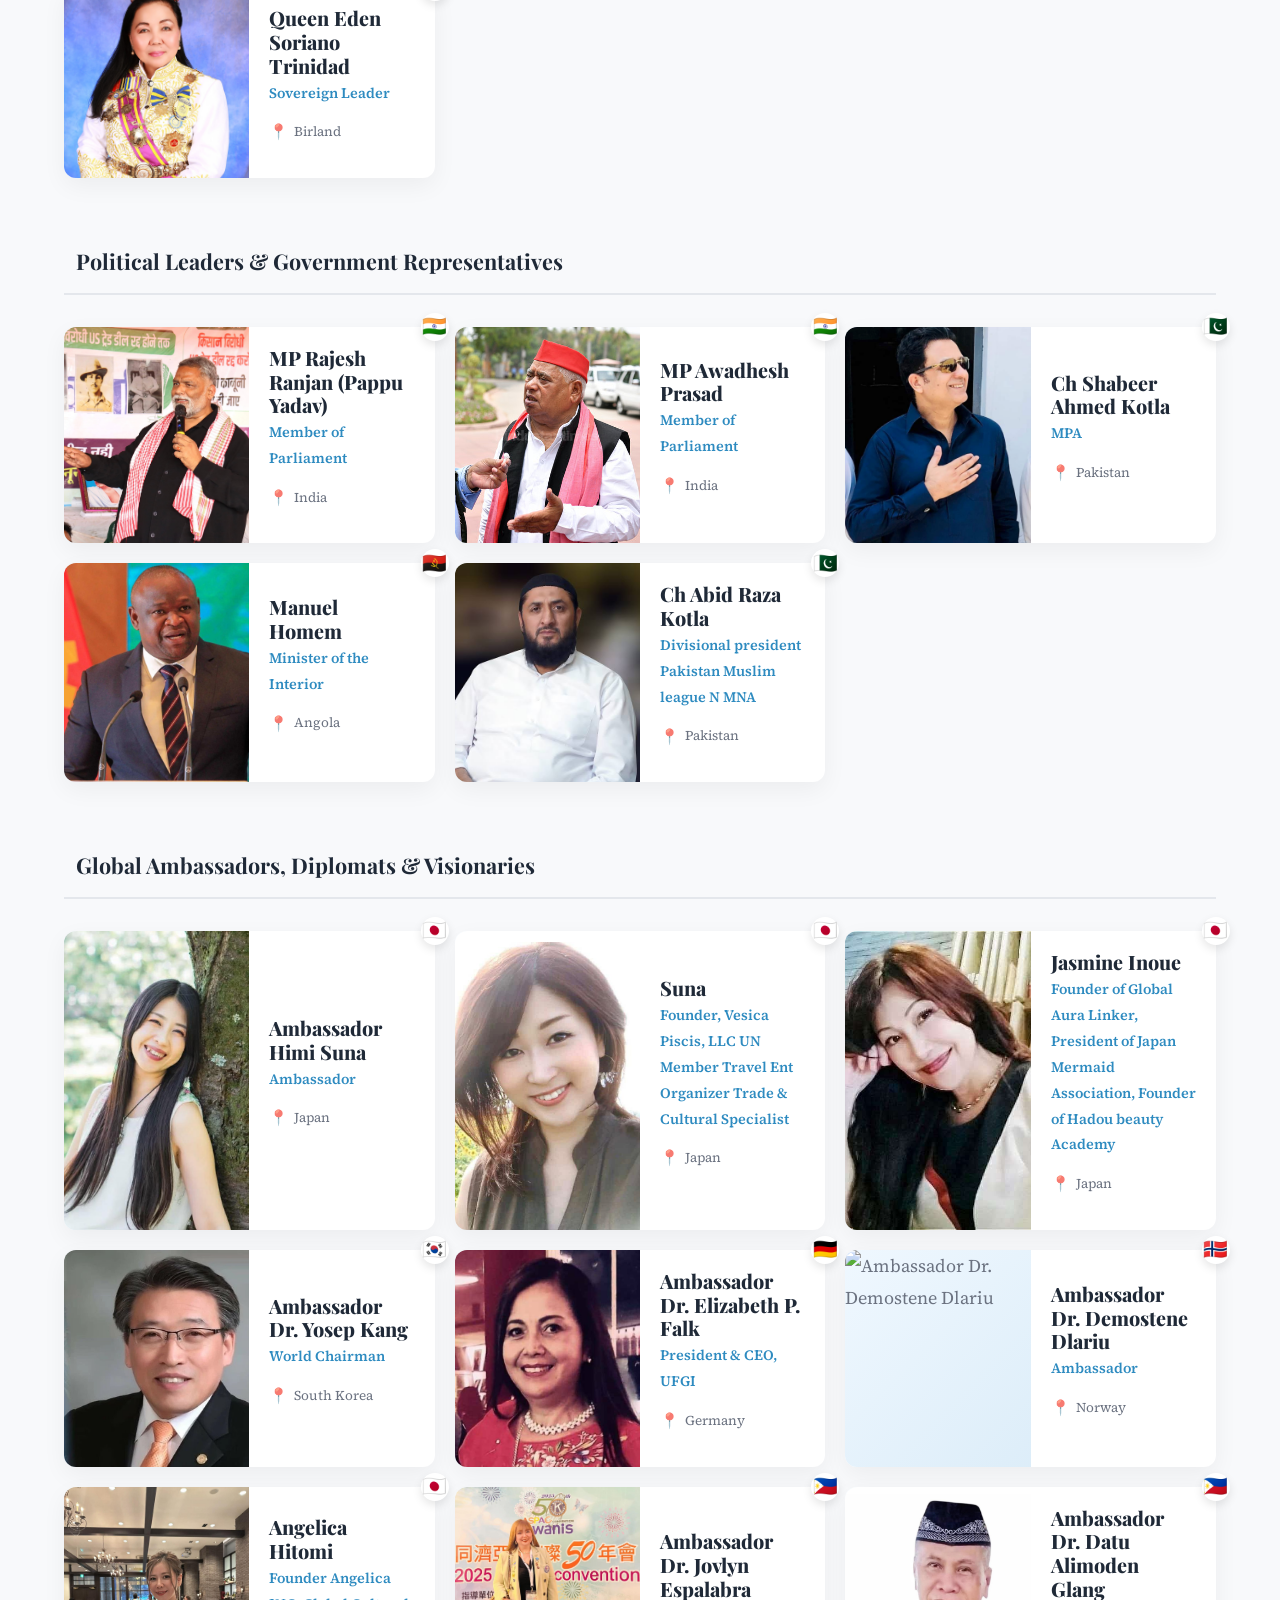
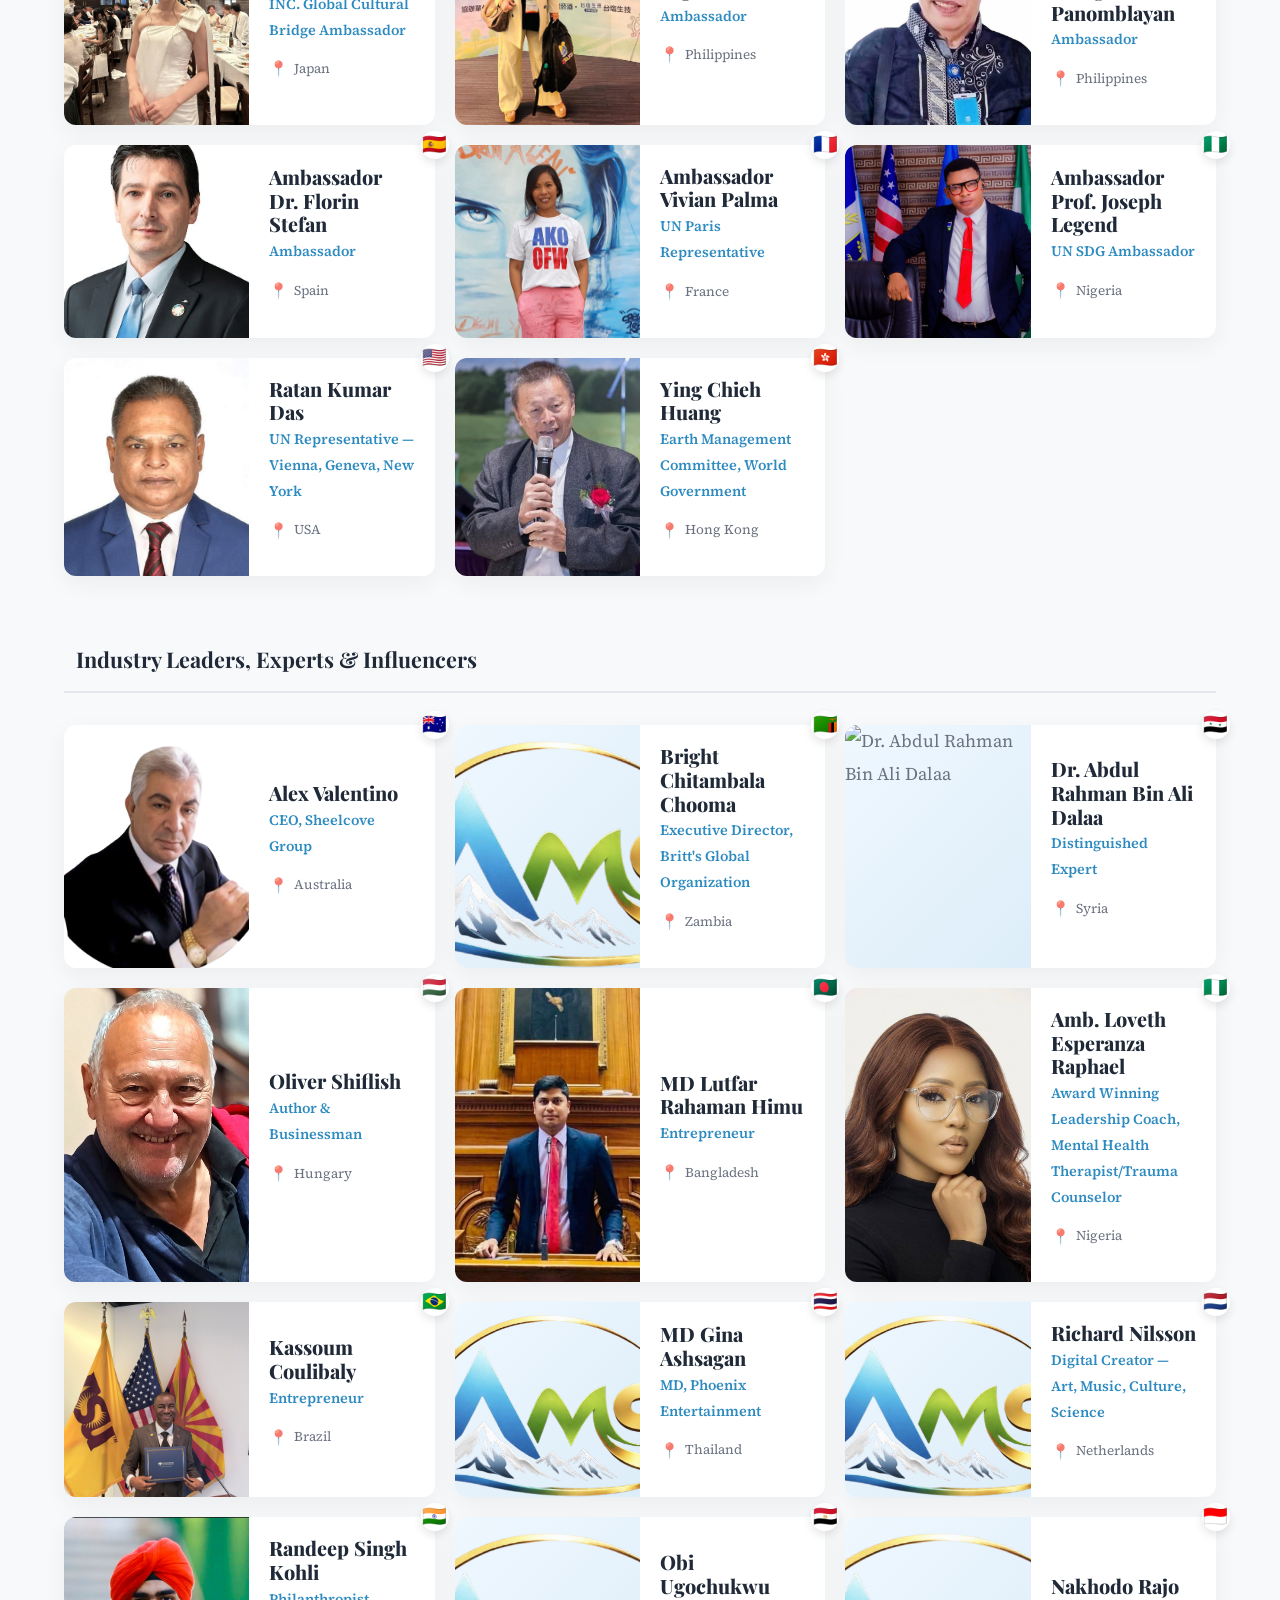
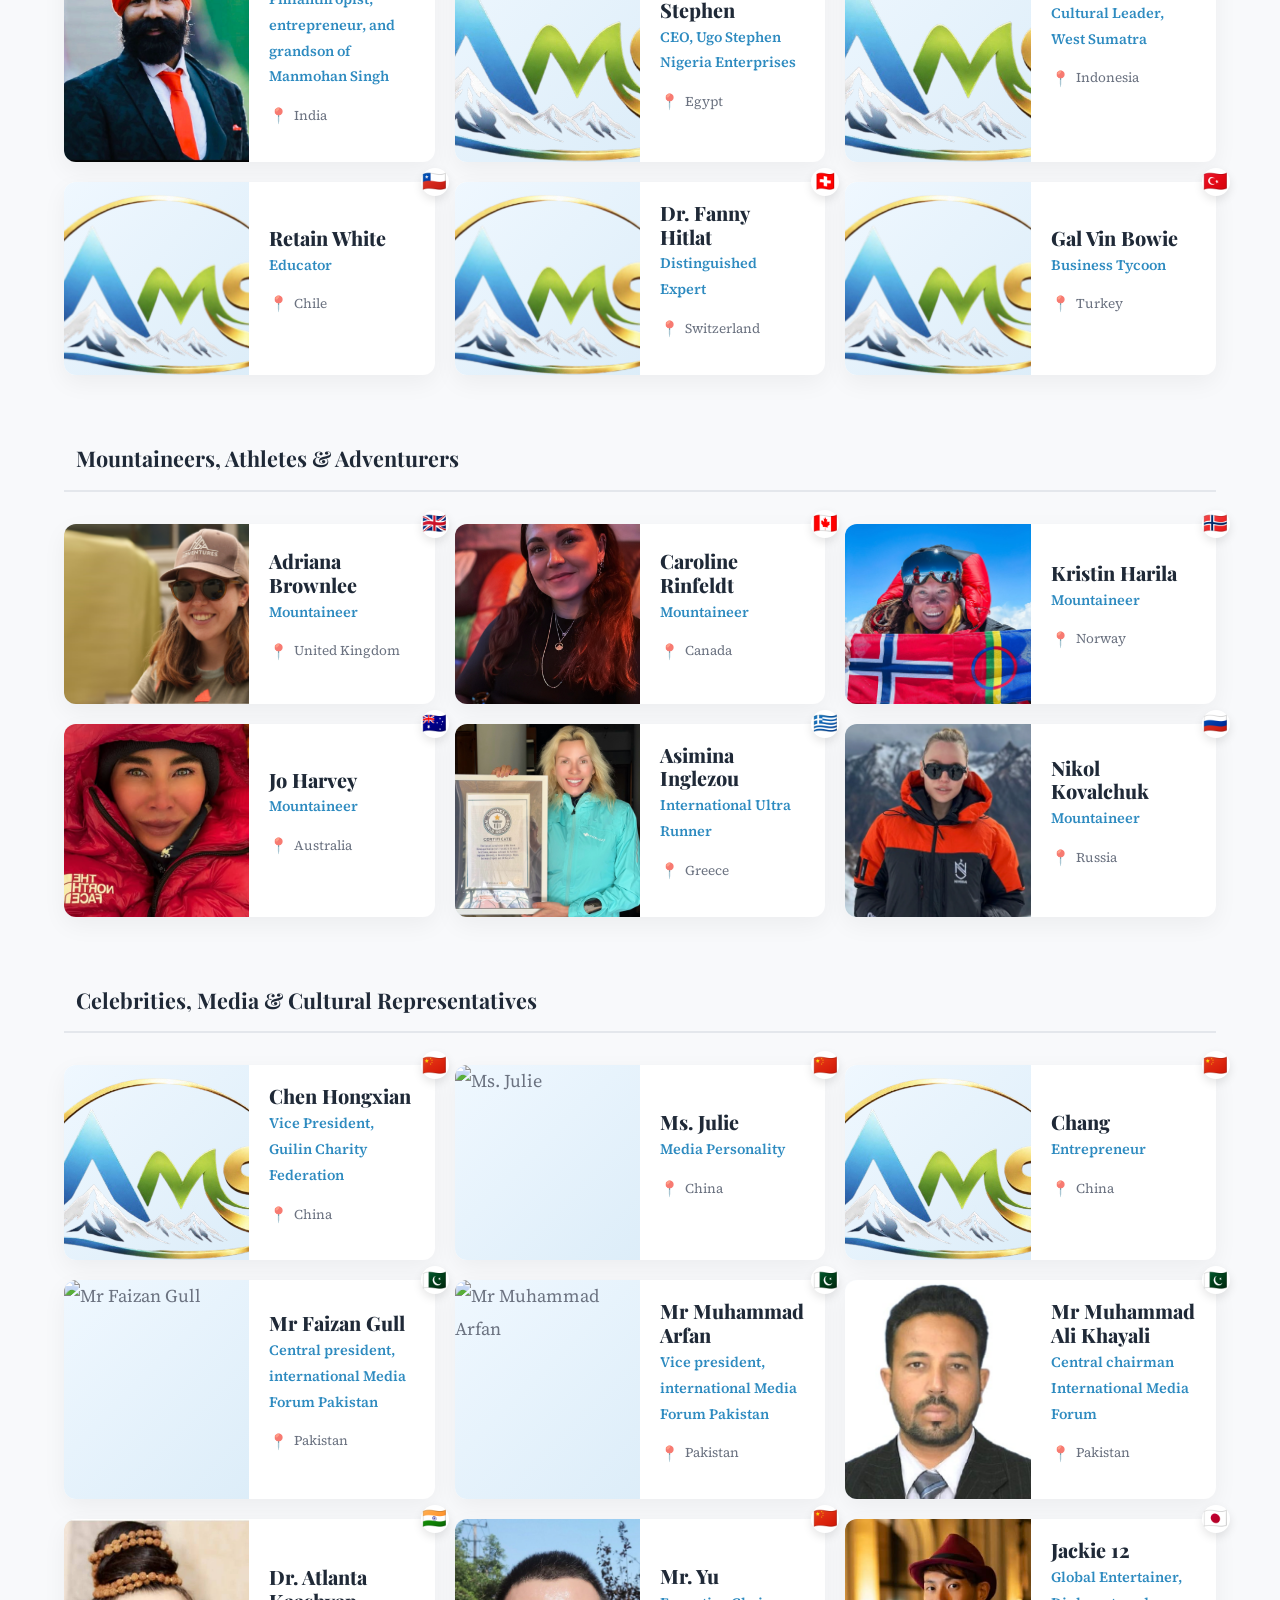
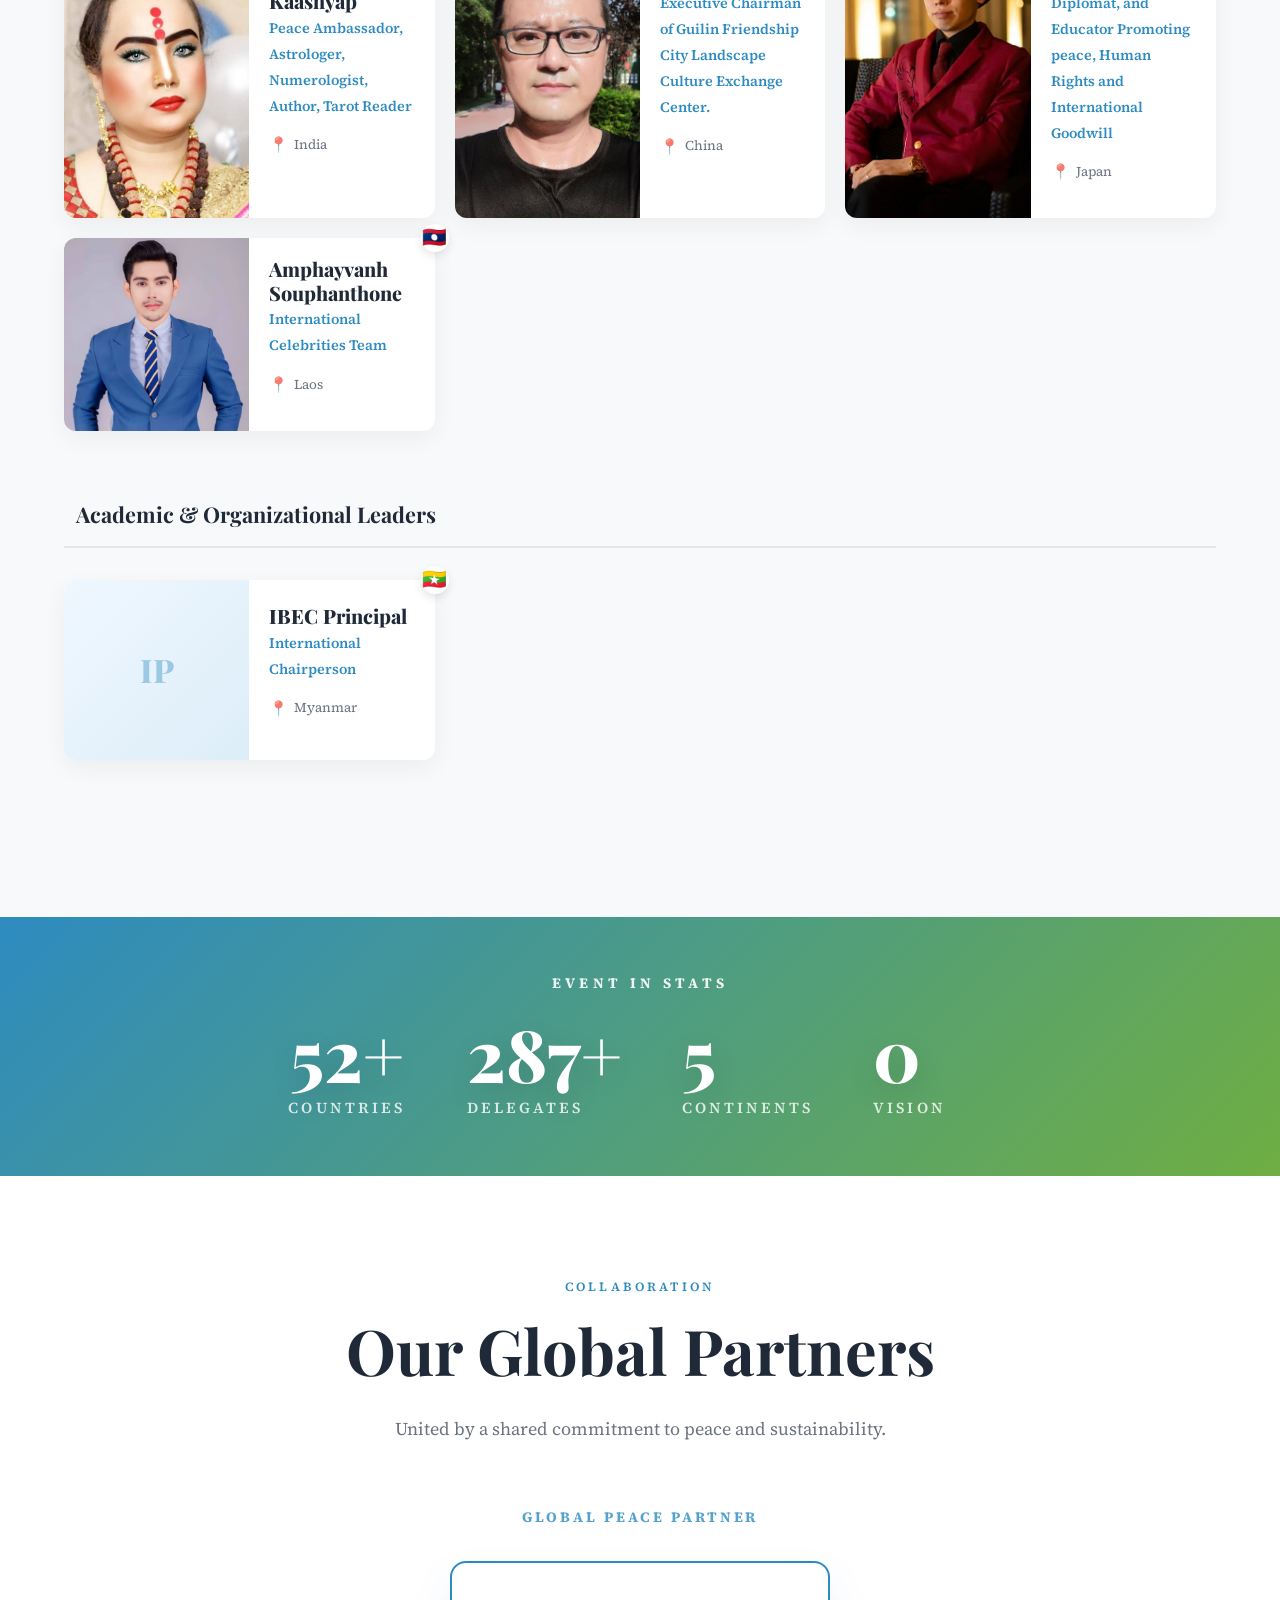
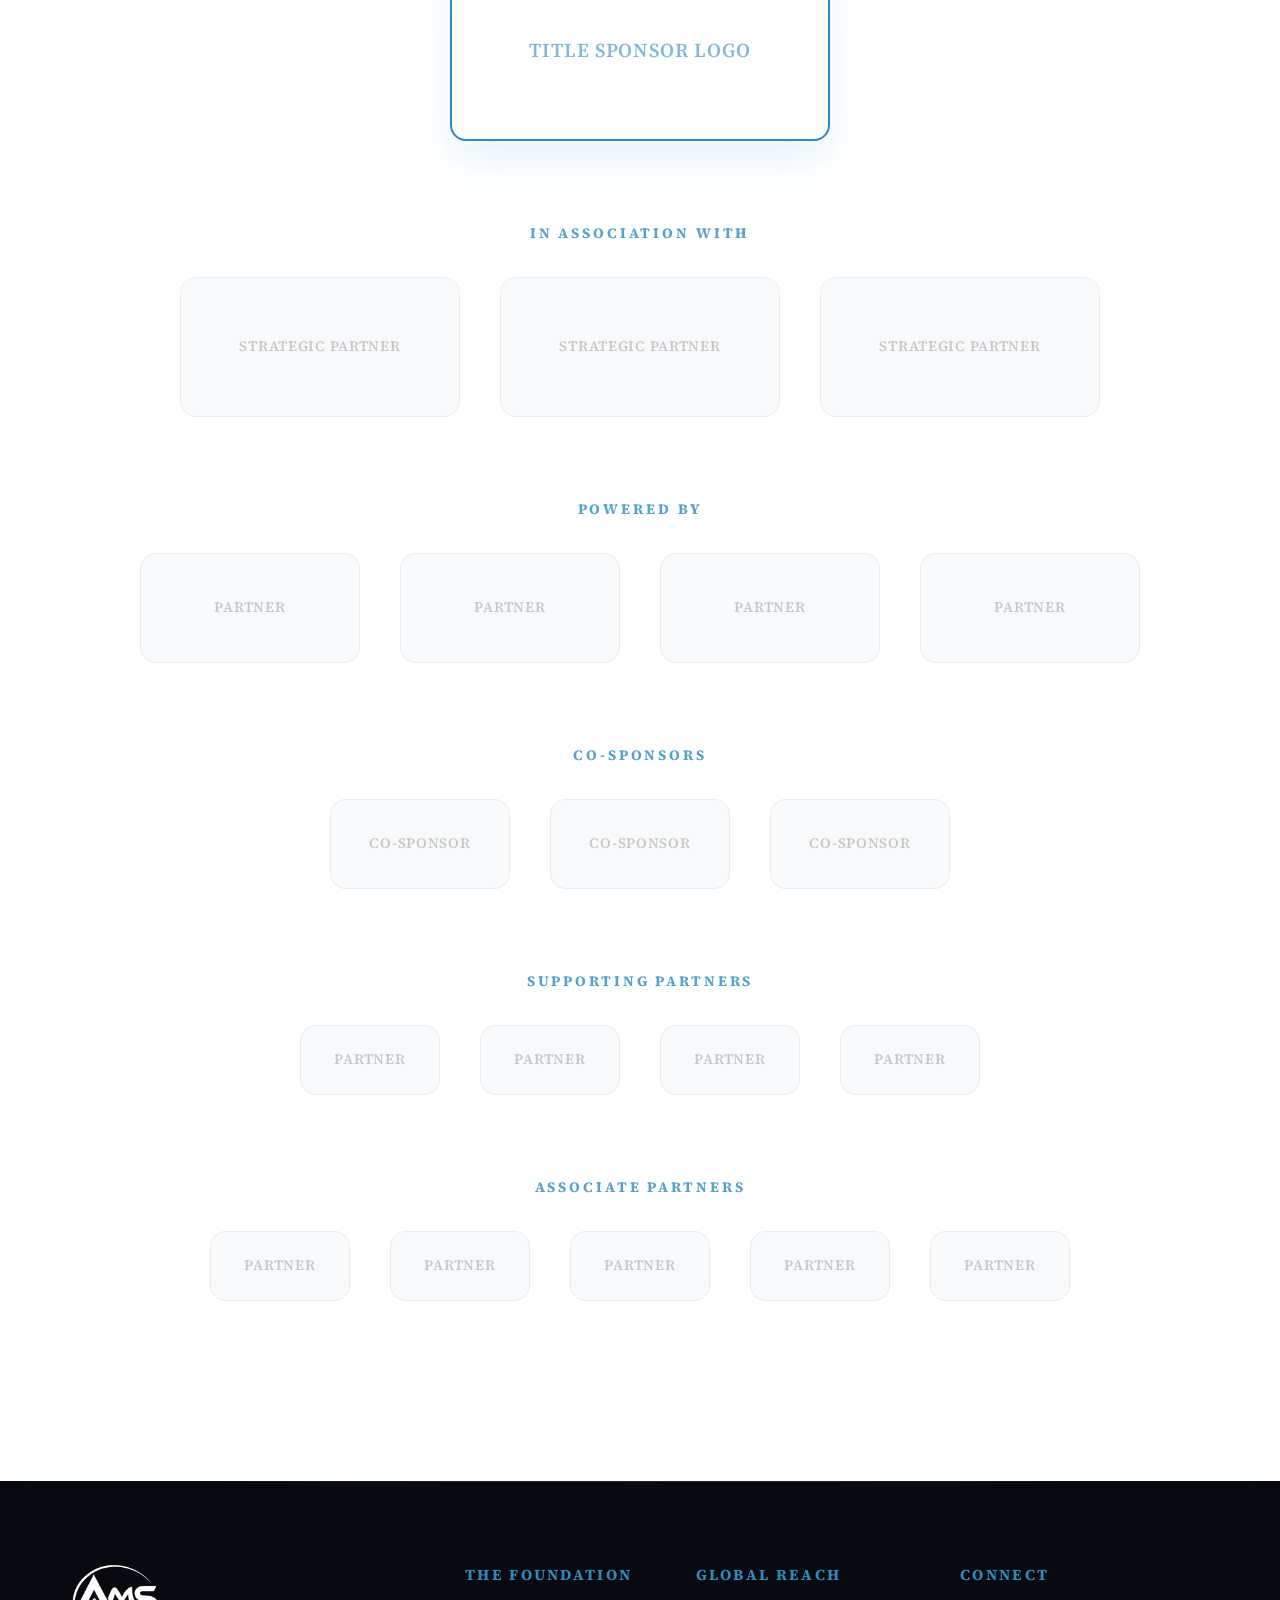
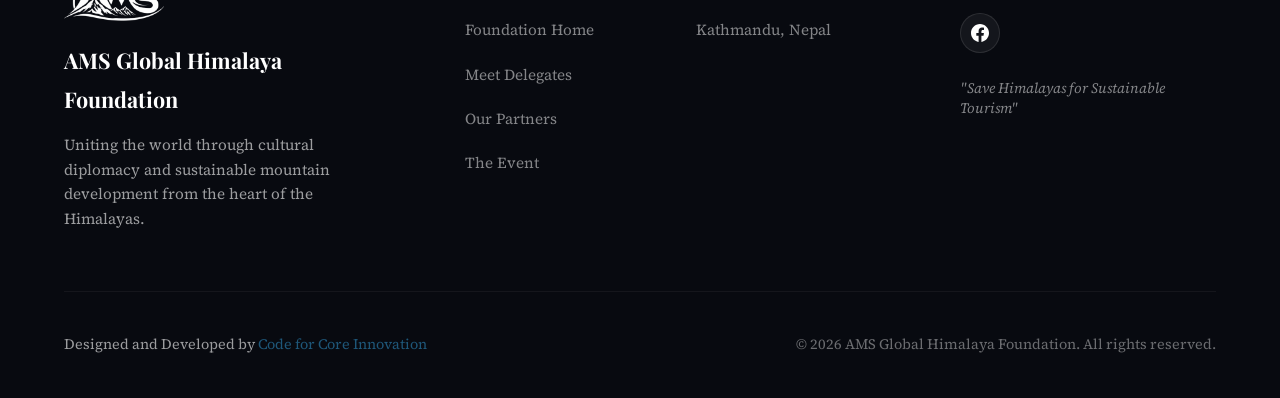
==== commit 29f7c500: "Update event.html" ====
--- a/event.html
+++ b/event.html
@@ -382,7 +382,7 @@
       ],
       industry: [
         { n: "Alex Valentino", r: "CEO, Sheelcove Group", c: "Australia", f: "🇦🇺", p: "images/Alex-valentino.png" },
-        { n: "Bright Chitambala Chooma", r: "Executive Director, Britt's Global Organization", c: "Zambia", f: "🇿🇲", p: "images/Dr-Jovylyn-Simoy-Espalabra.jpeg" },
+        { n: "Bright Chitambala Chooma", r: "Executive Director, Britt's Global Organization", c: "Zambia", f: "🇿🇲", p: "images/logo.png" },
         { n: "Dr. Abdul Rahman Bin Ali Dalaa", r: "Distinguished Expert", c: "Syria", f: "🇸🇾", p: "images/dr-abdul.png" },
         { n: "Oliver Shiflish", r: "Author & Businessman", c: "Hungary", f: "🇭🇺", p: "images/Oliver-Shiflish.jpg" },
         { n: "MD Lutfar Rahaman Himu", r: "Entrepreneur", c: "Bangladesh", f: "🇧🇩", p: "images/MD-Luftar-rahaman-himu.png" },
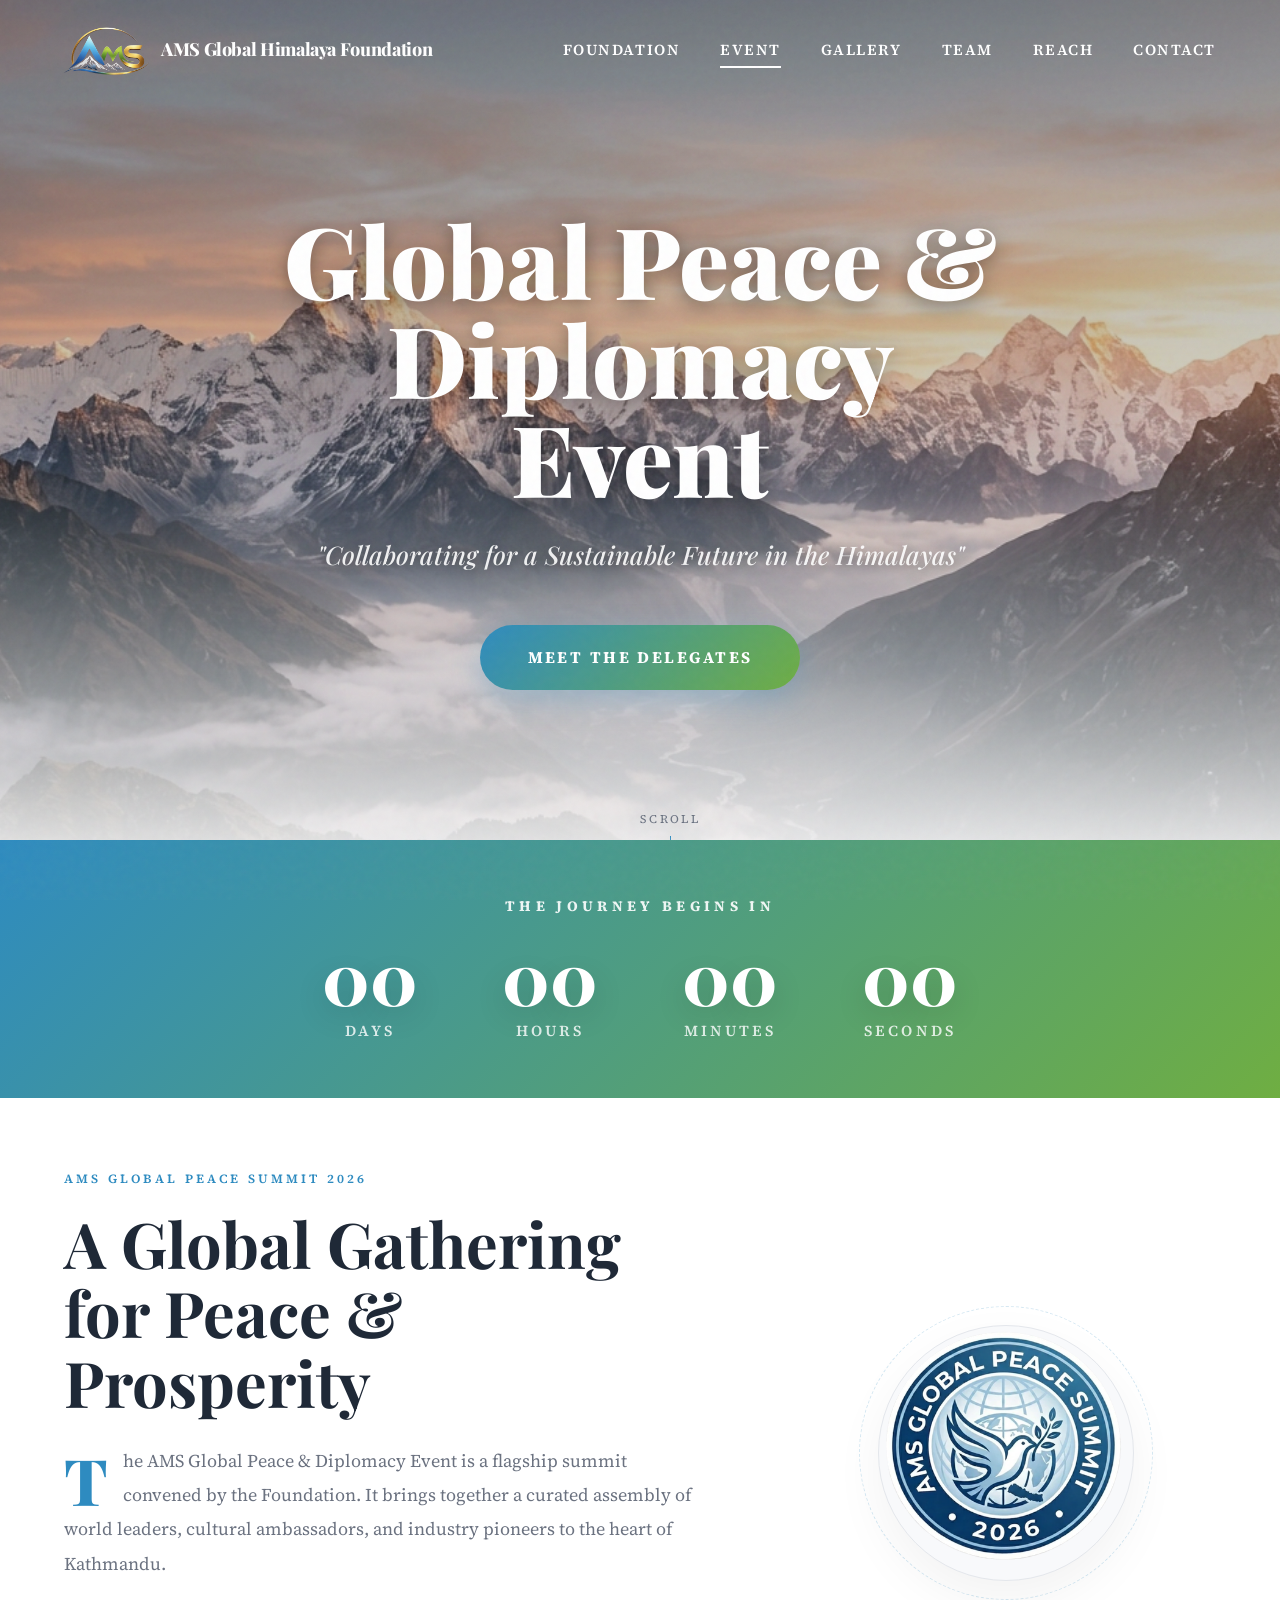
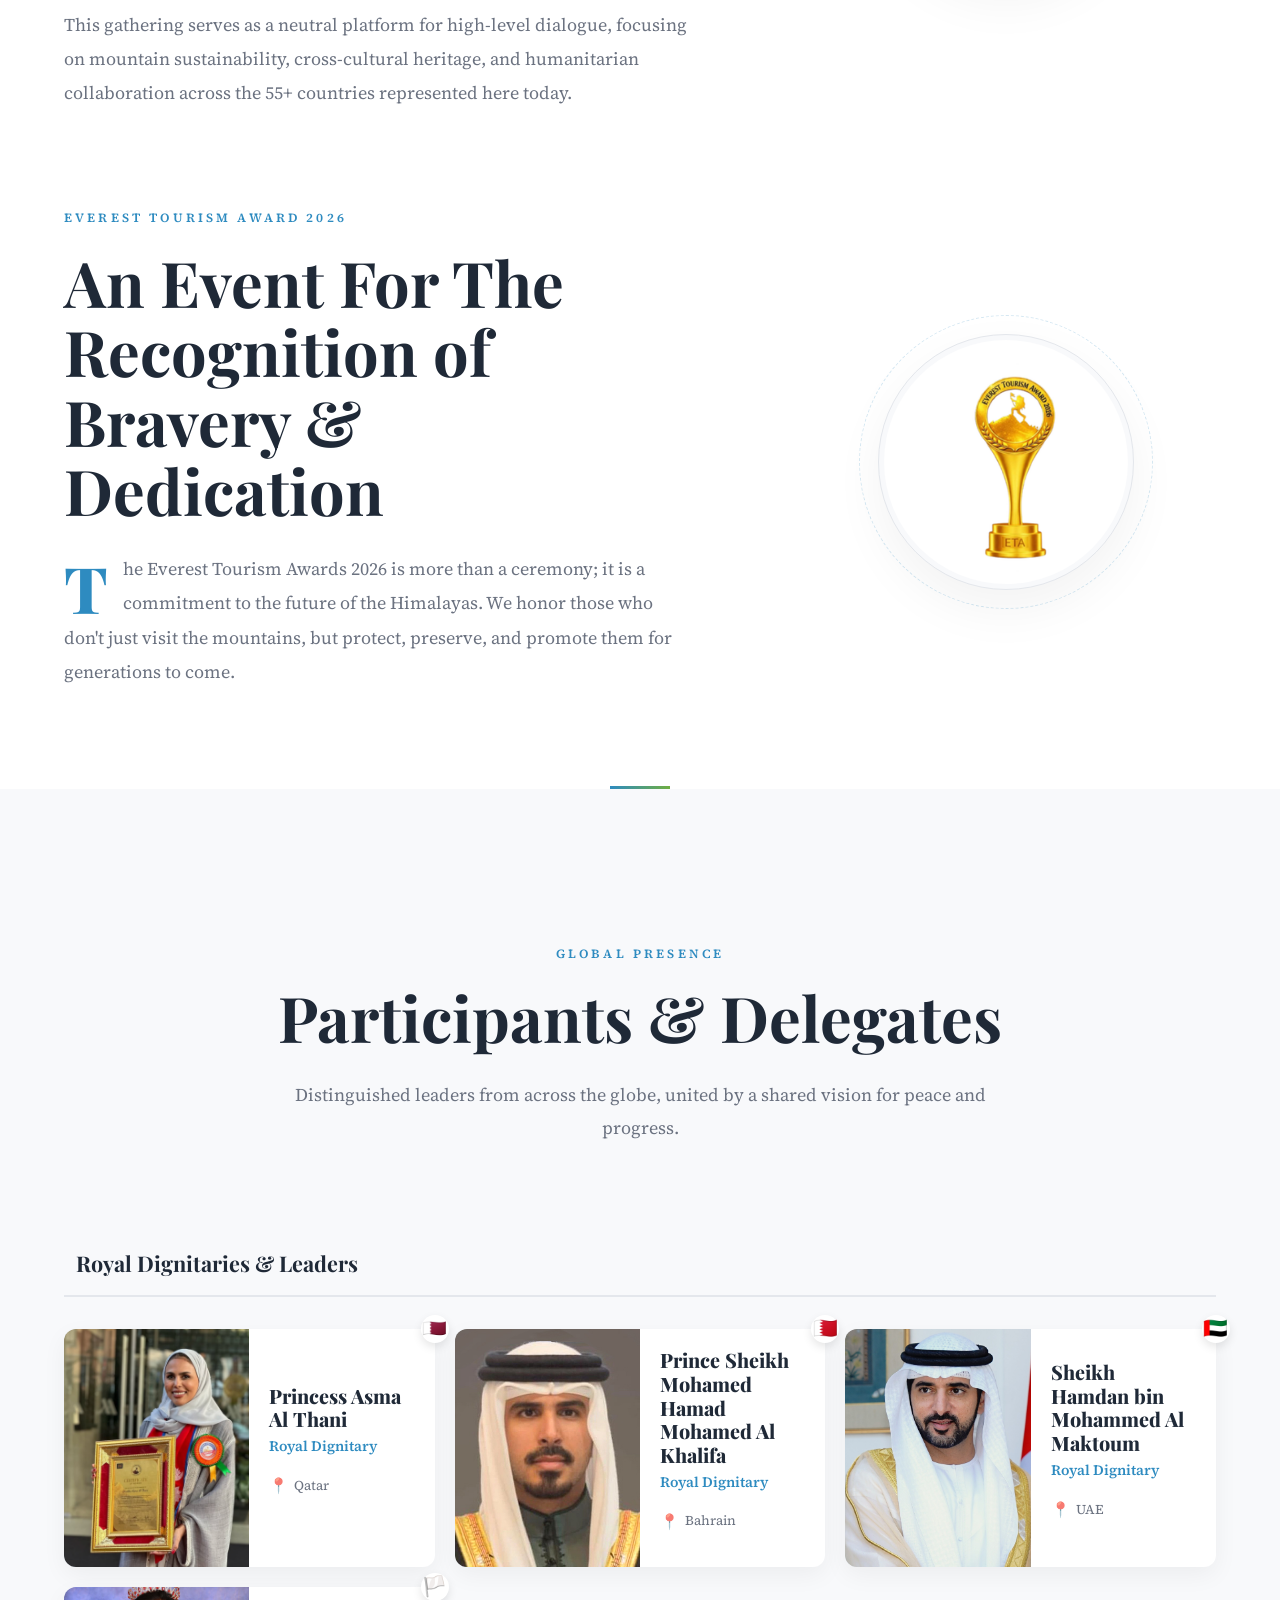
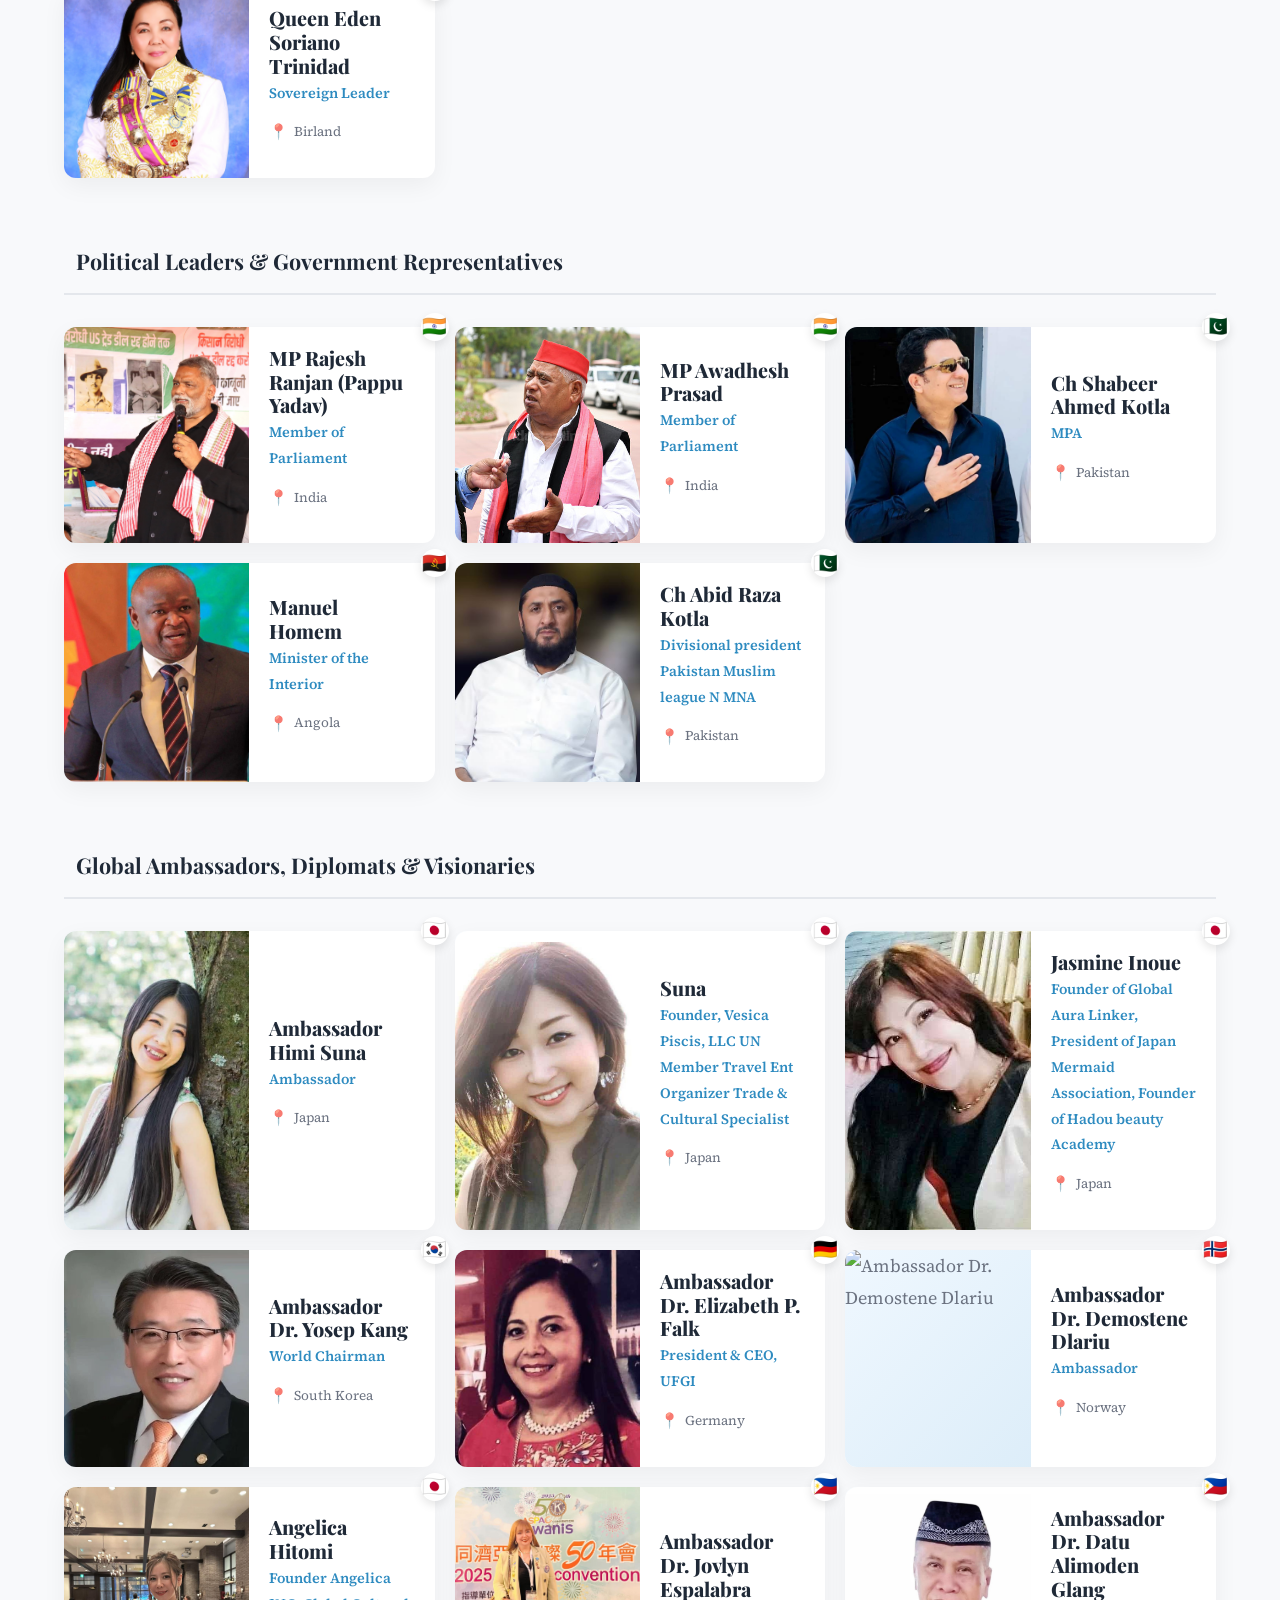
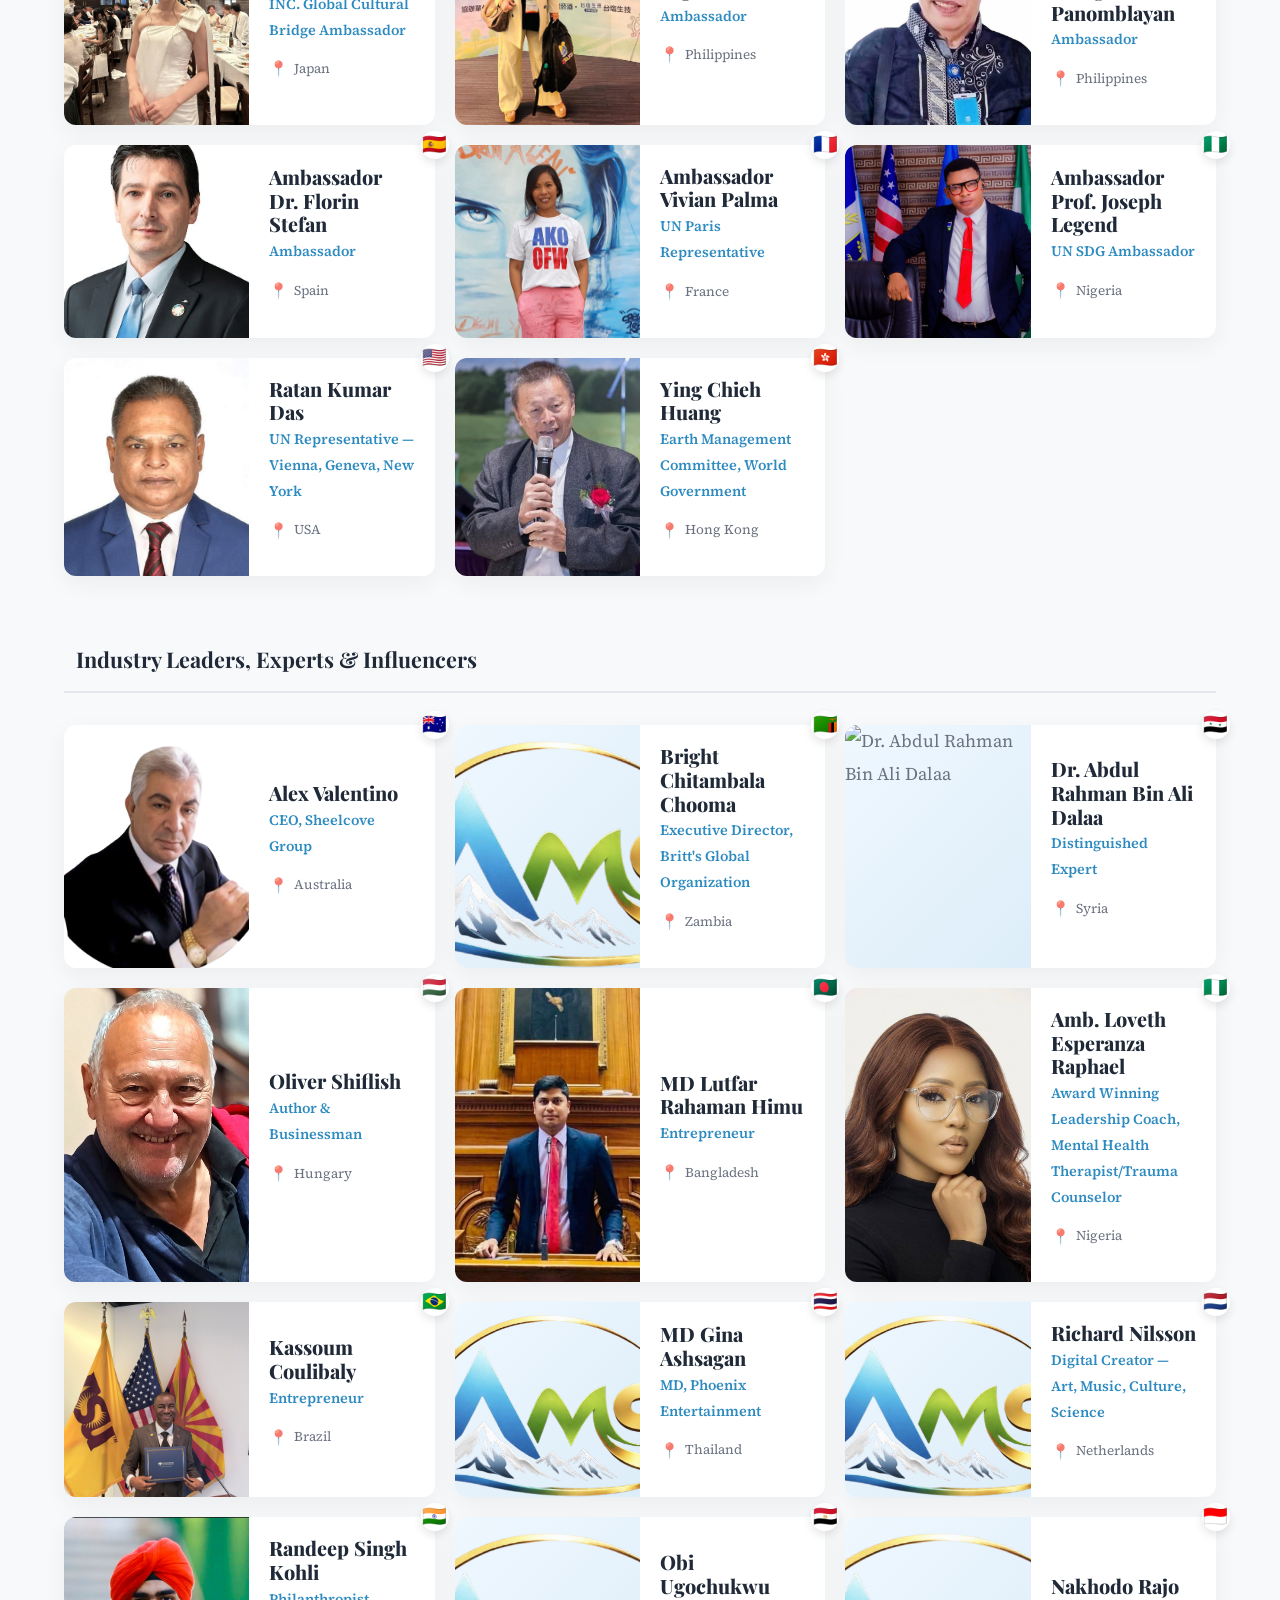
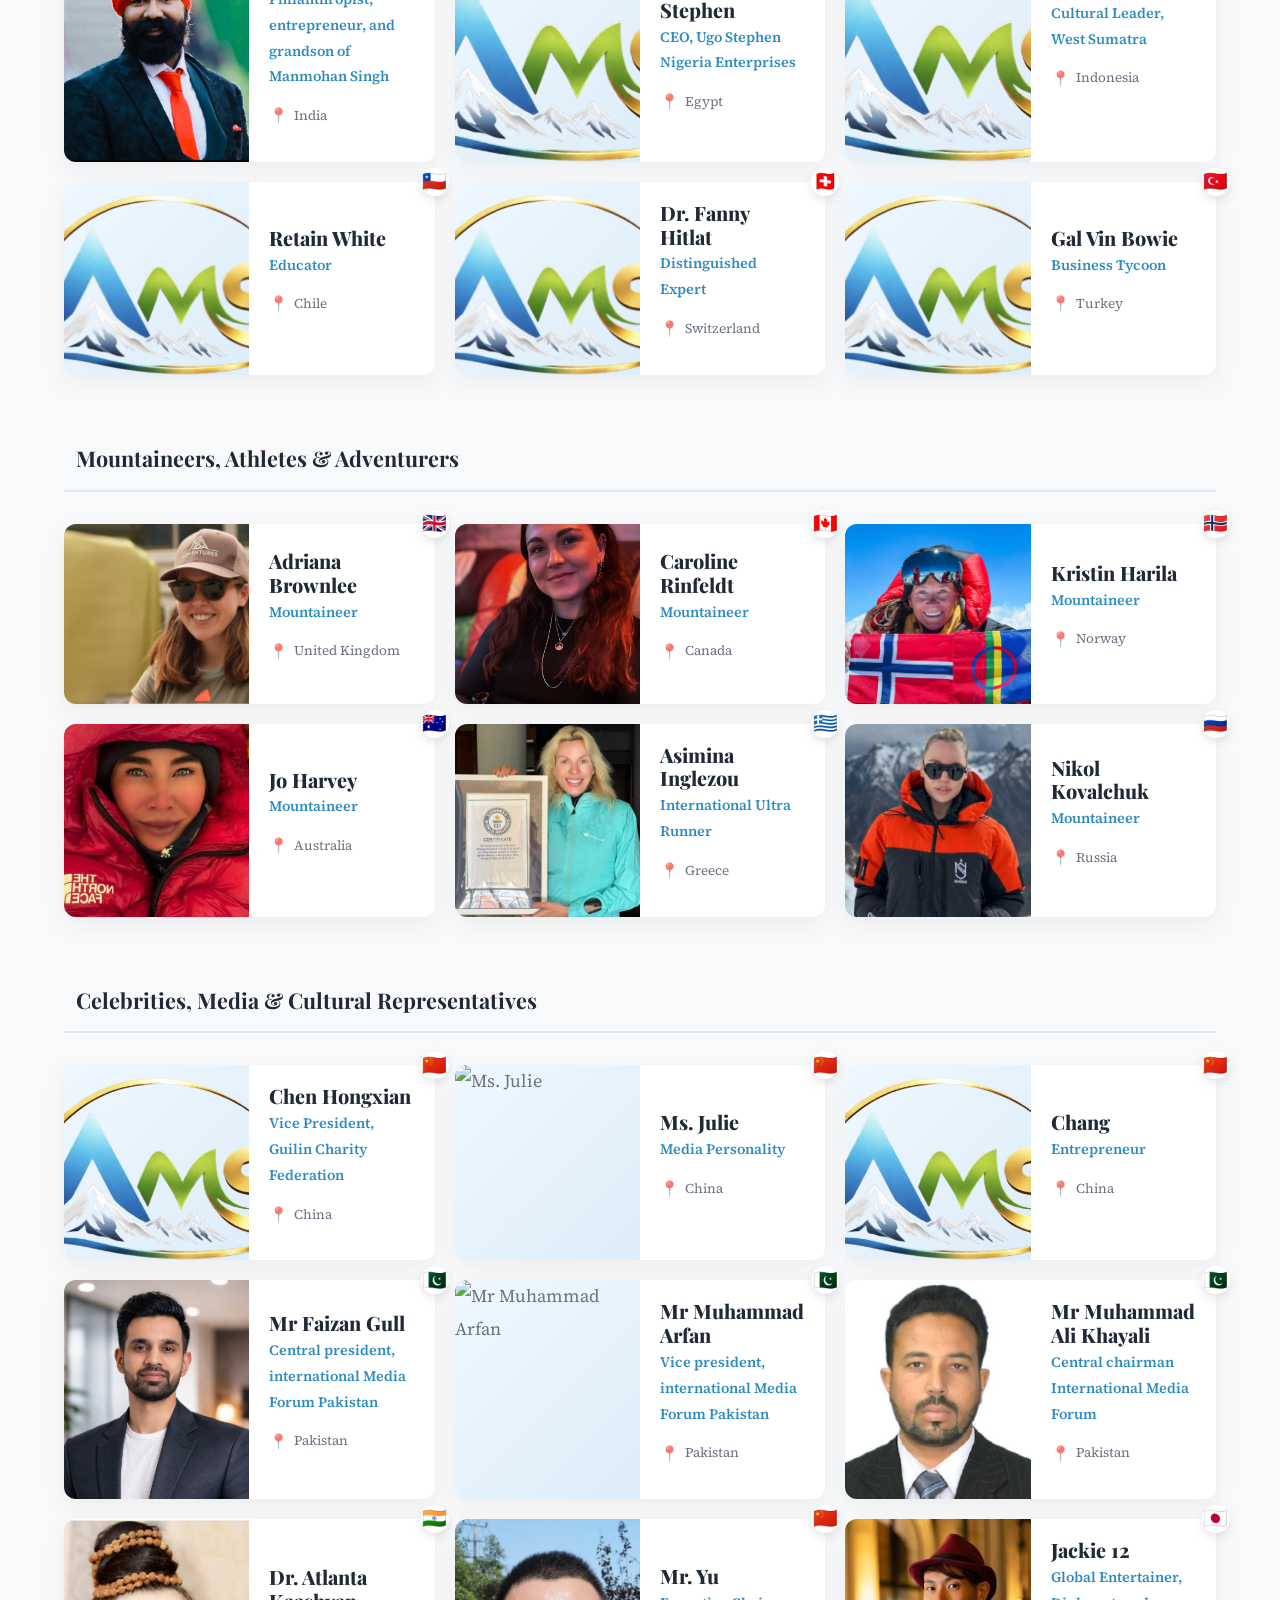
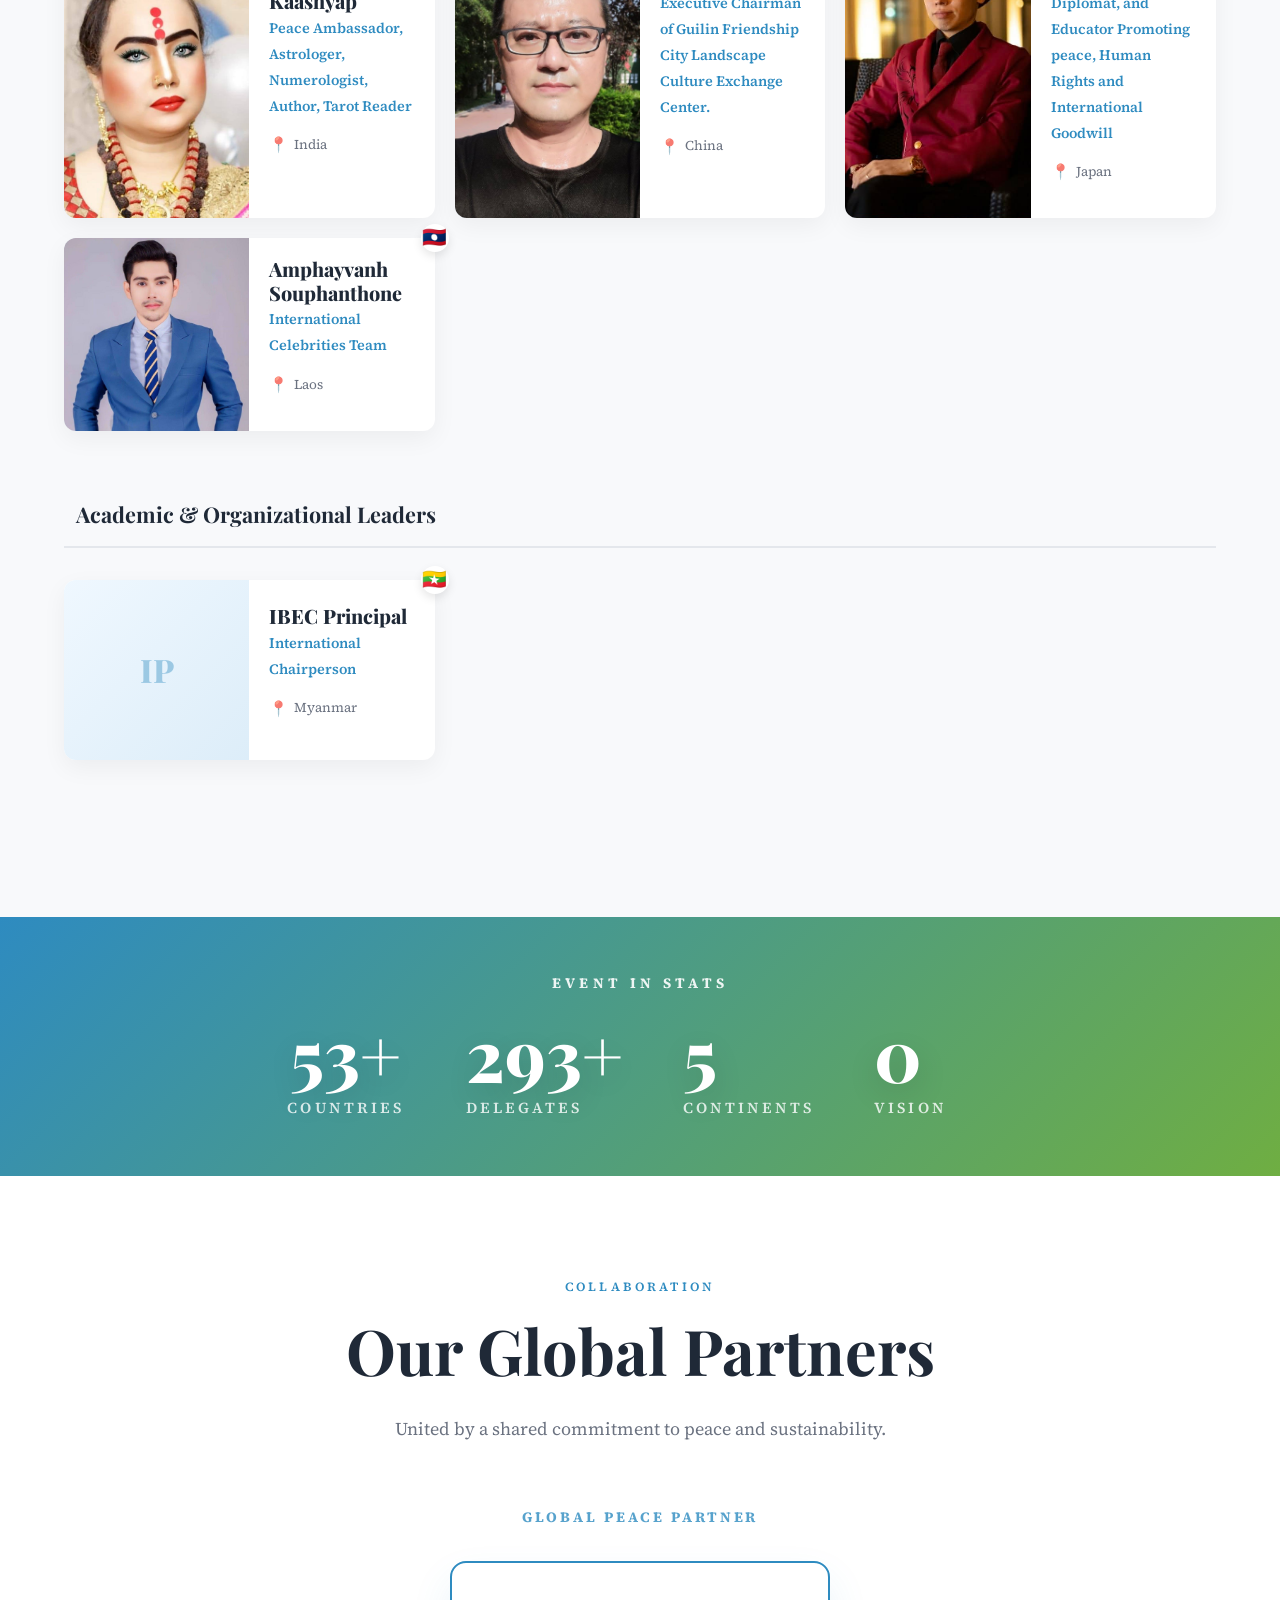
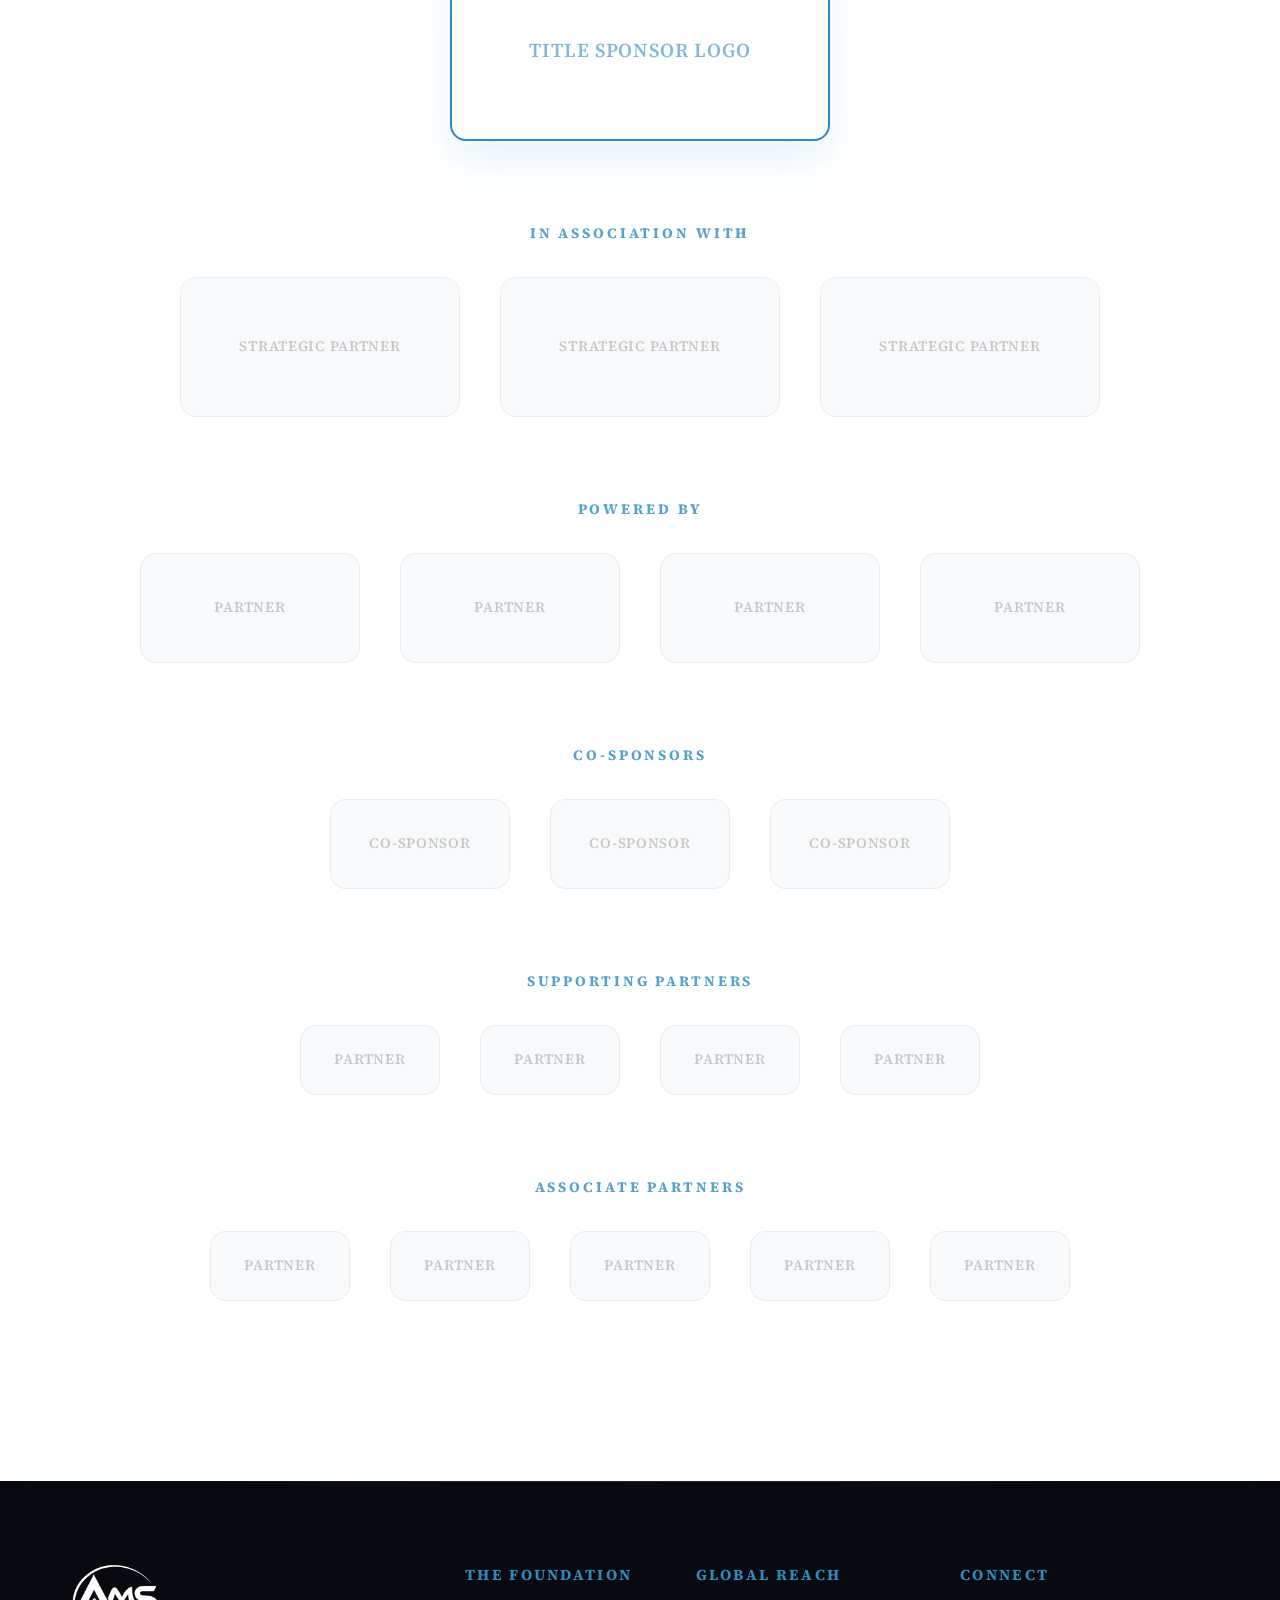
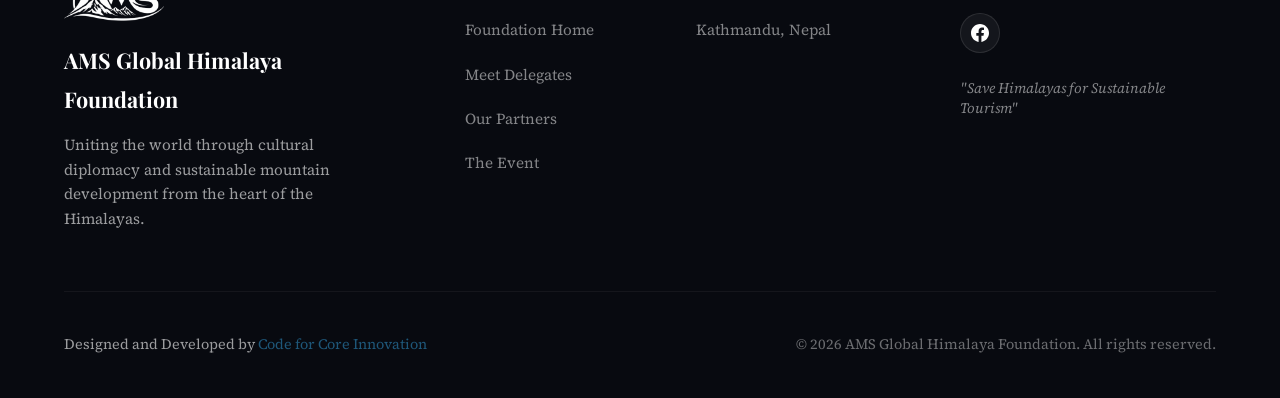
==== commit c3b08f2b: "Update event.html" ====
--- a/event.html
+++ b/event.html
@@ -409,7 +409,7 @@
         { n: "Chen Hongxian", r: "Vice President, Guilin Charity Federation", c: "China", f: "🇨🇳", p: "images/logo.png" },
         { n: "Ms. Julie", r: "Media Personality", c: "China", f: "🇨🇳", p: "images/ms-julie.png" },
         { n: "Chang", r: "Entrepreneur", c: "China", f: "🇨🇳", p: "images/logo.png" },
-        { n: "Mr Faizan Gull", r: "Central president, international Media Forum Pakistan", c: "Pakistan", f: "🇵🇰", p: "images/mr-faizal-gull.jpg" },
+        { n: "Mr Faizan Gull", r: "Central president, international Media Forum Pakistan", c: "Pakistan", f: "🇵🇰", p: "images/mr-faizan-gull.jpg" },
         { n: "Mr Muhammad Arfan", r: "Vice president, international Media Forum Pakistan", c: "Pakistan", f: "🇵🇰", p: "images/muhammad-arfan.jpg" },
         
         { n: "Mr Muhammad Ali Khayali", r: "Central chairman International Media Forum", c: "Pakistan", f: "🇵🇰", p: "images/muhammad-ali-khayali.jpg" },
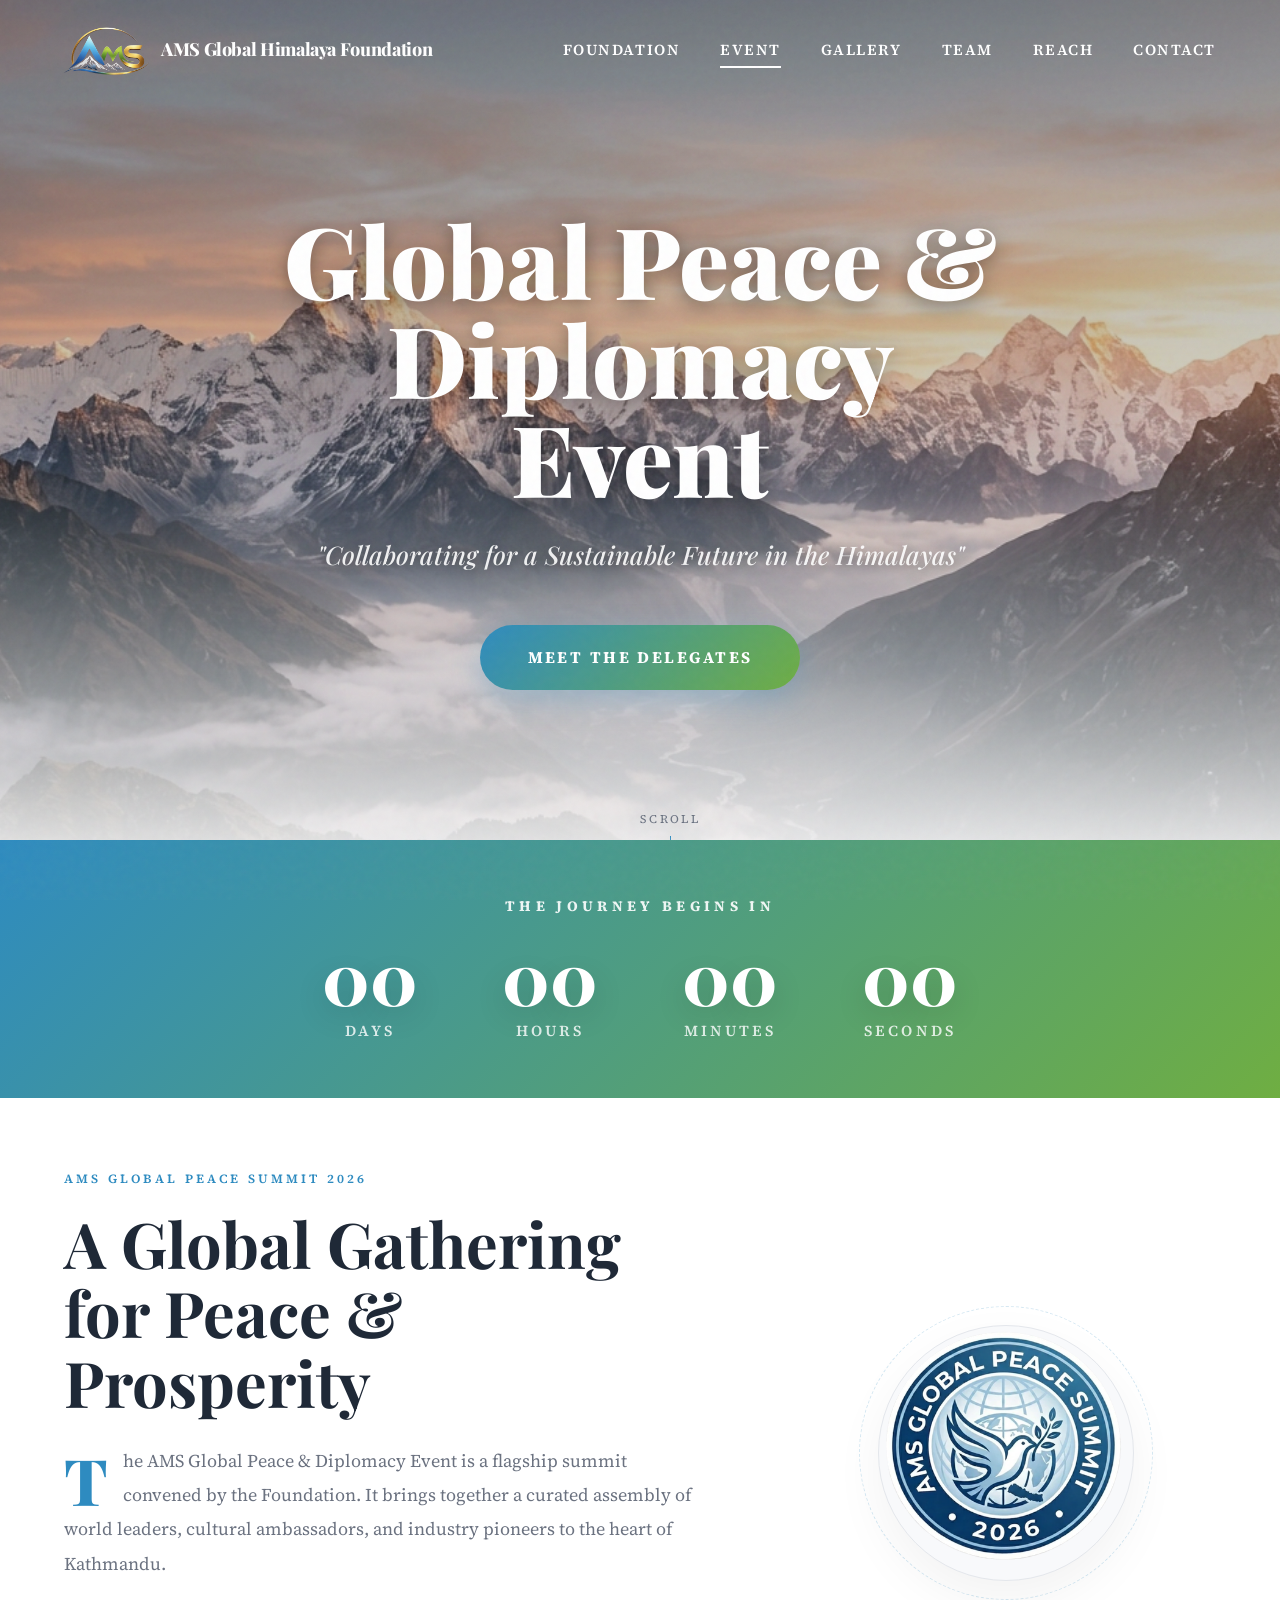
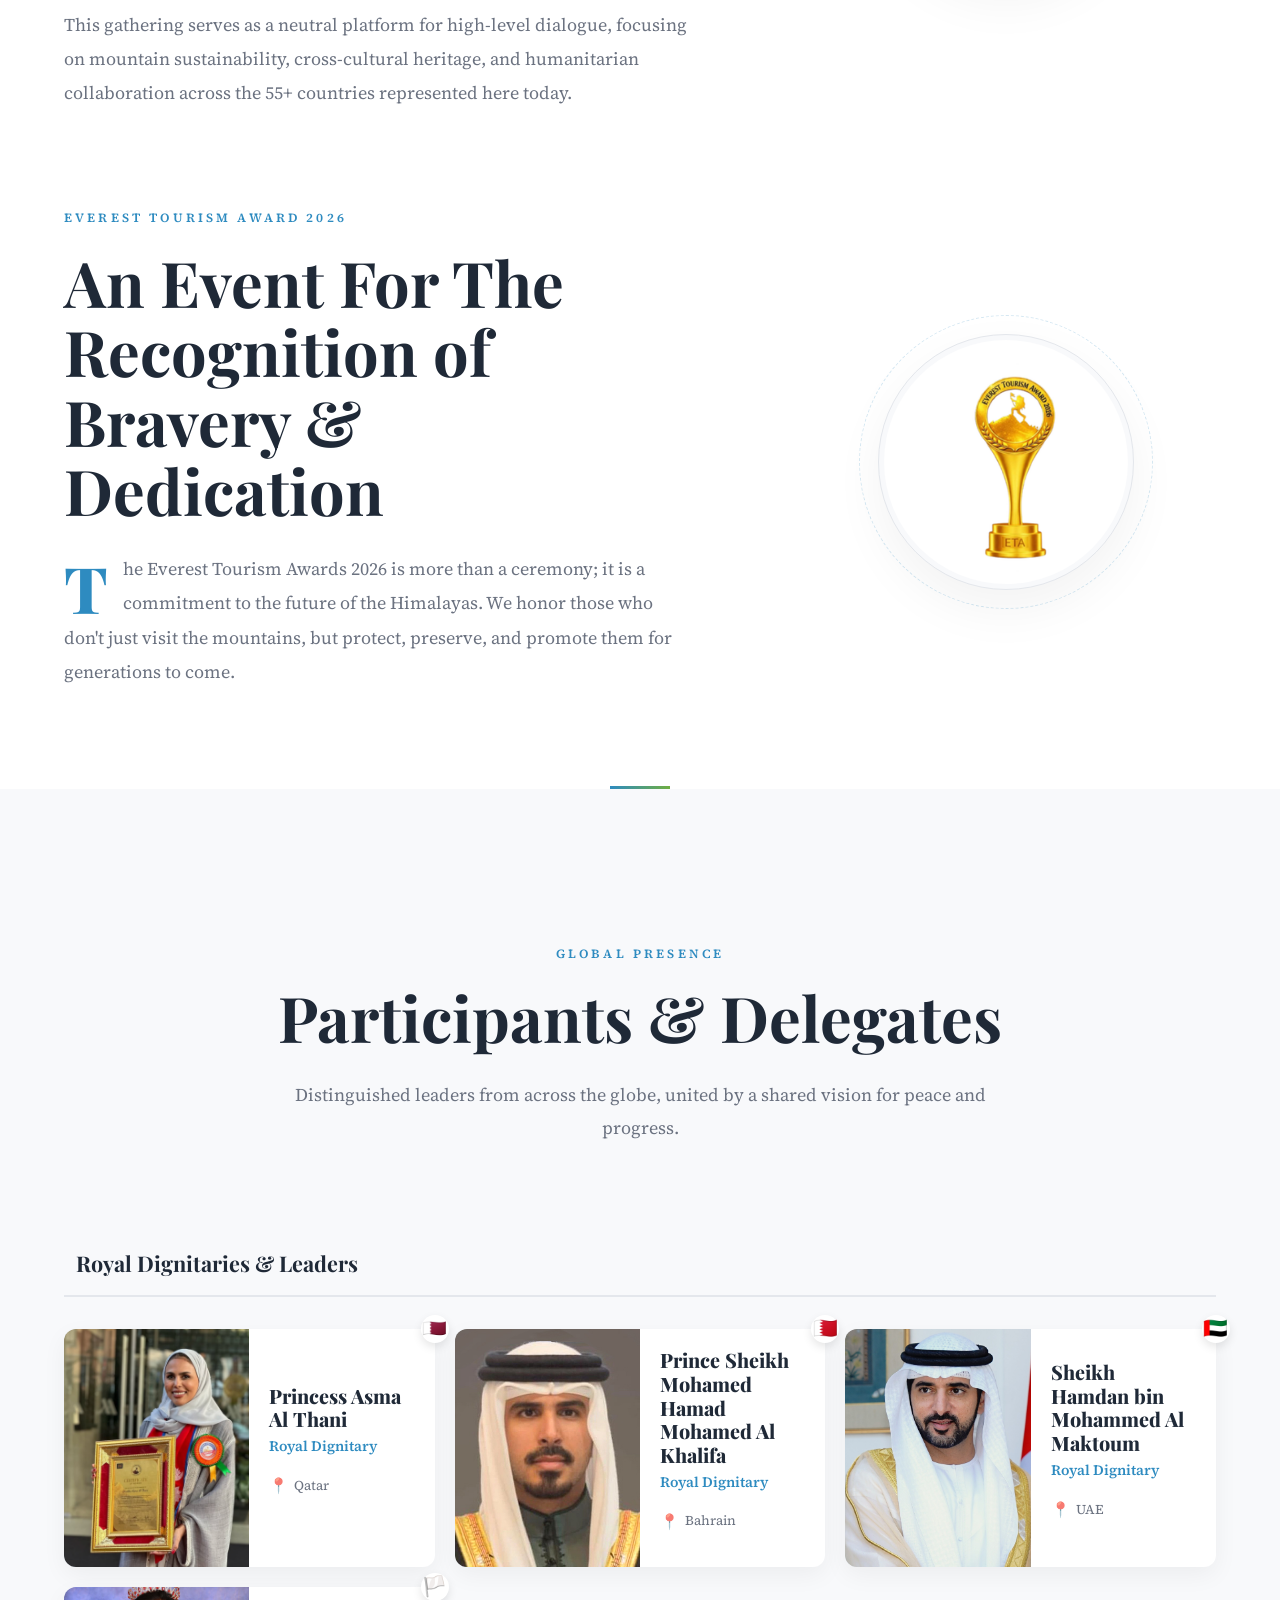
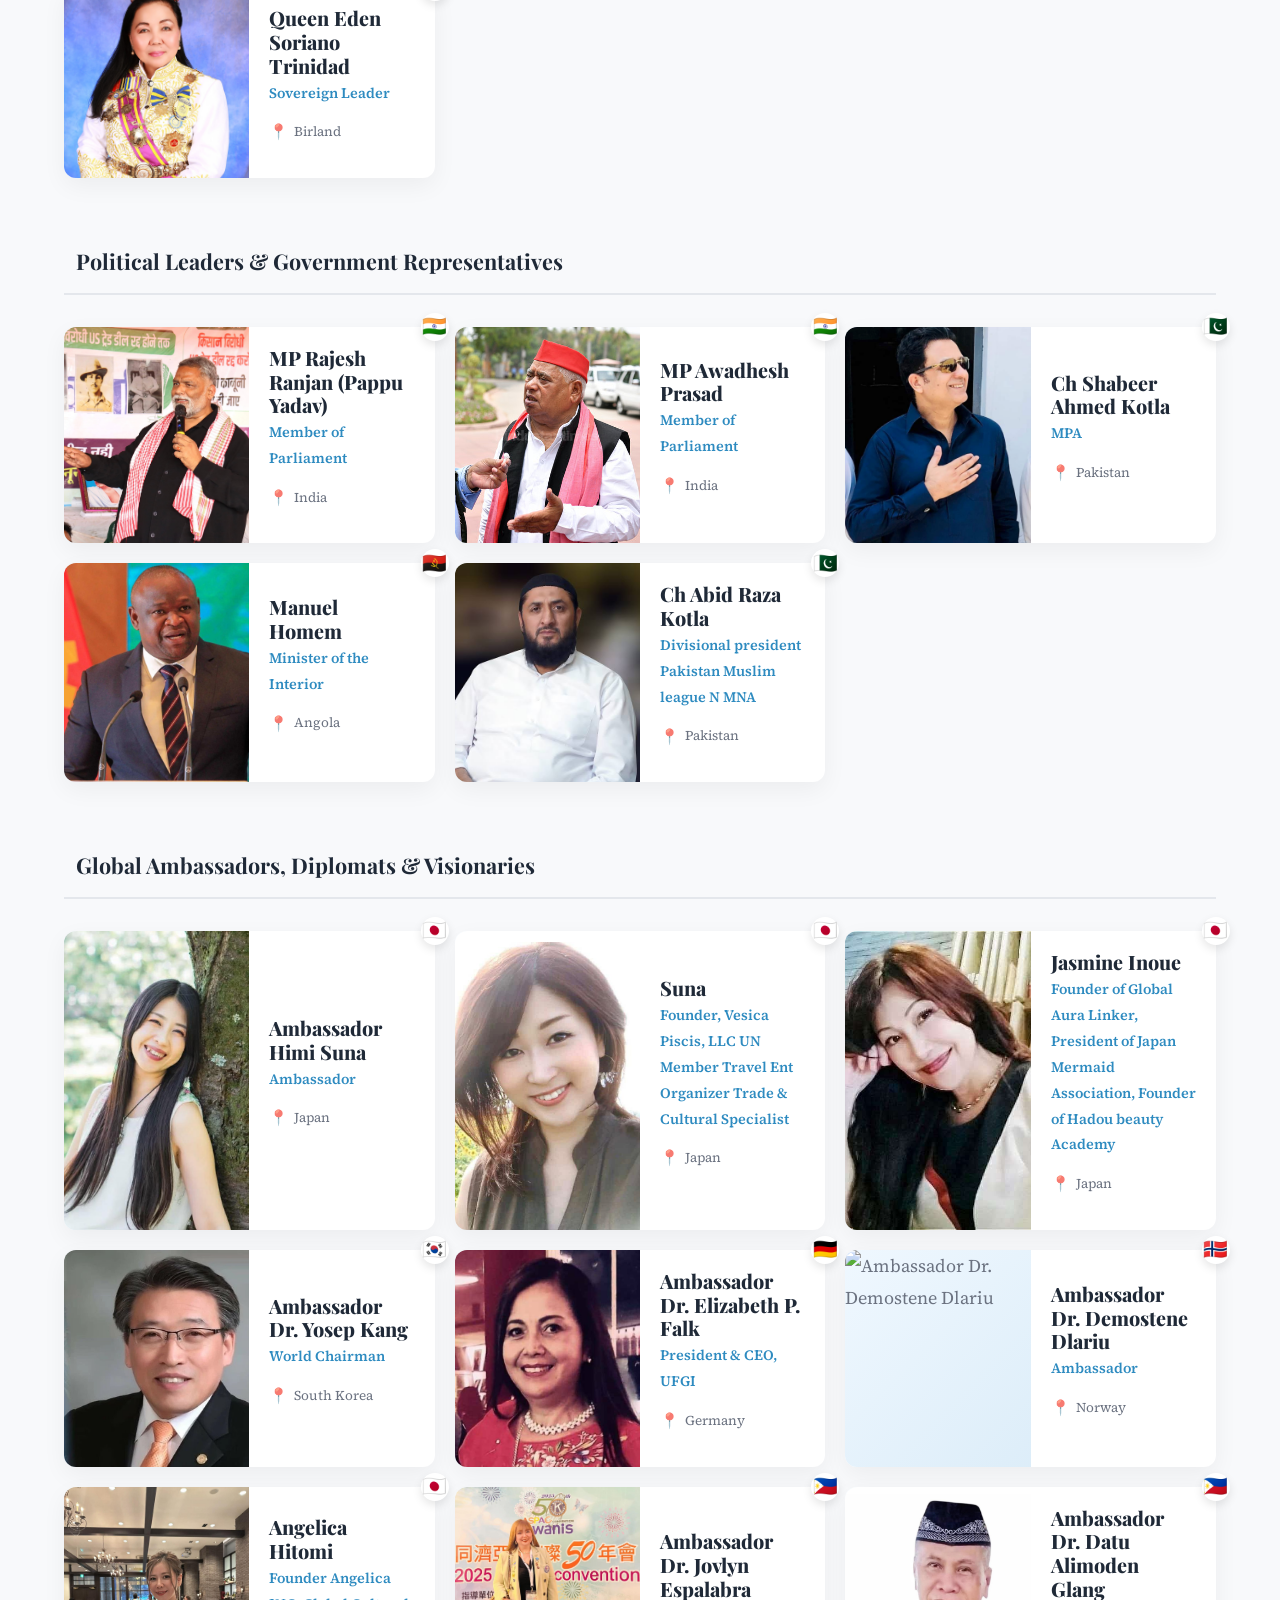
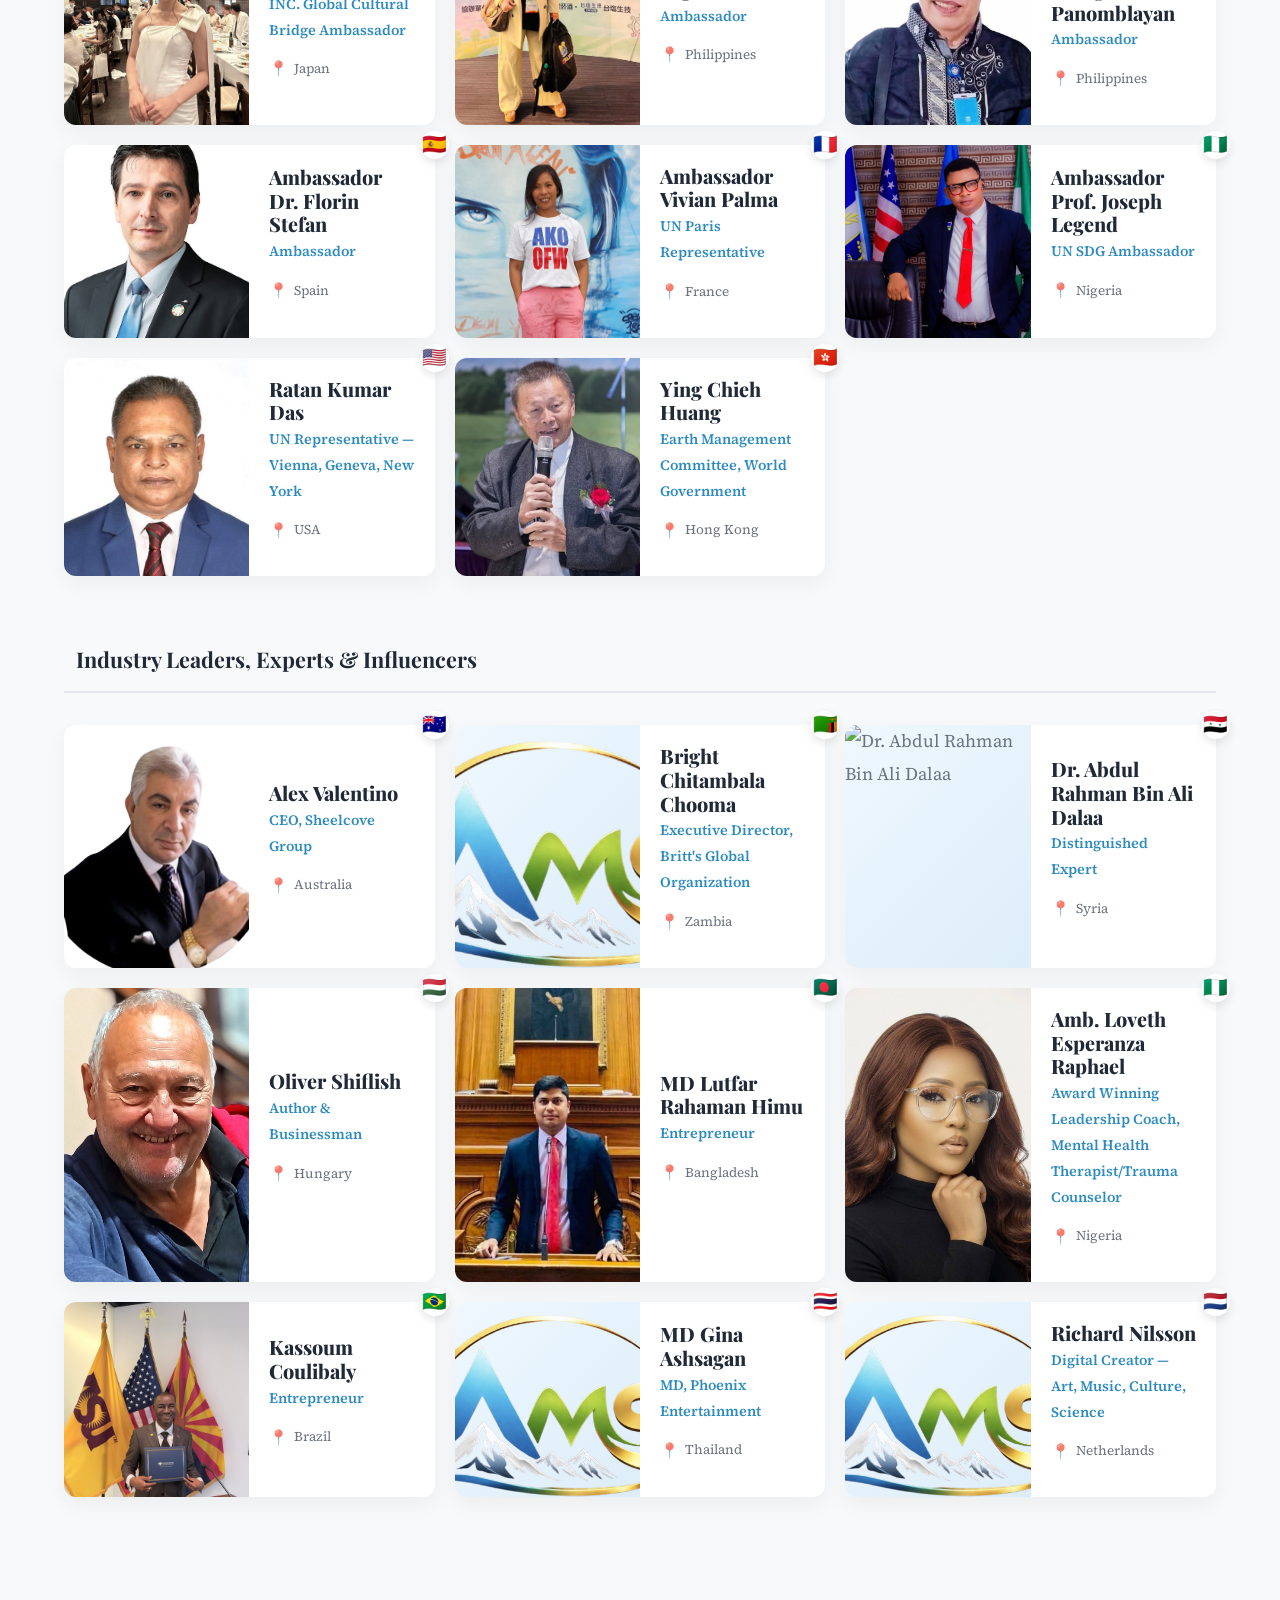
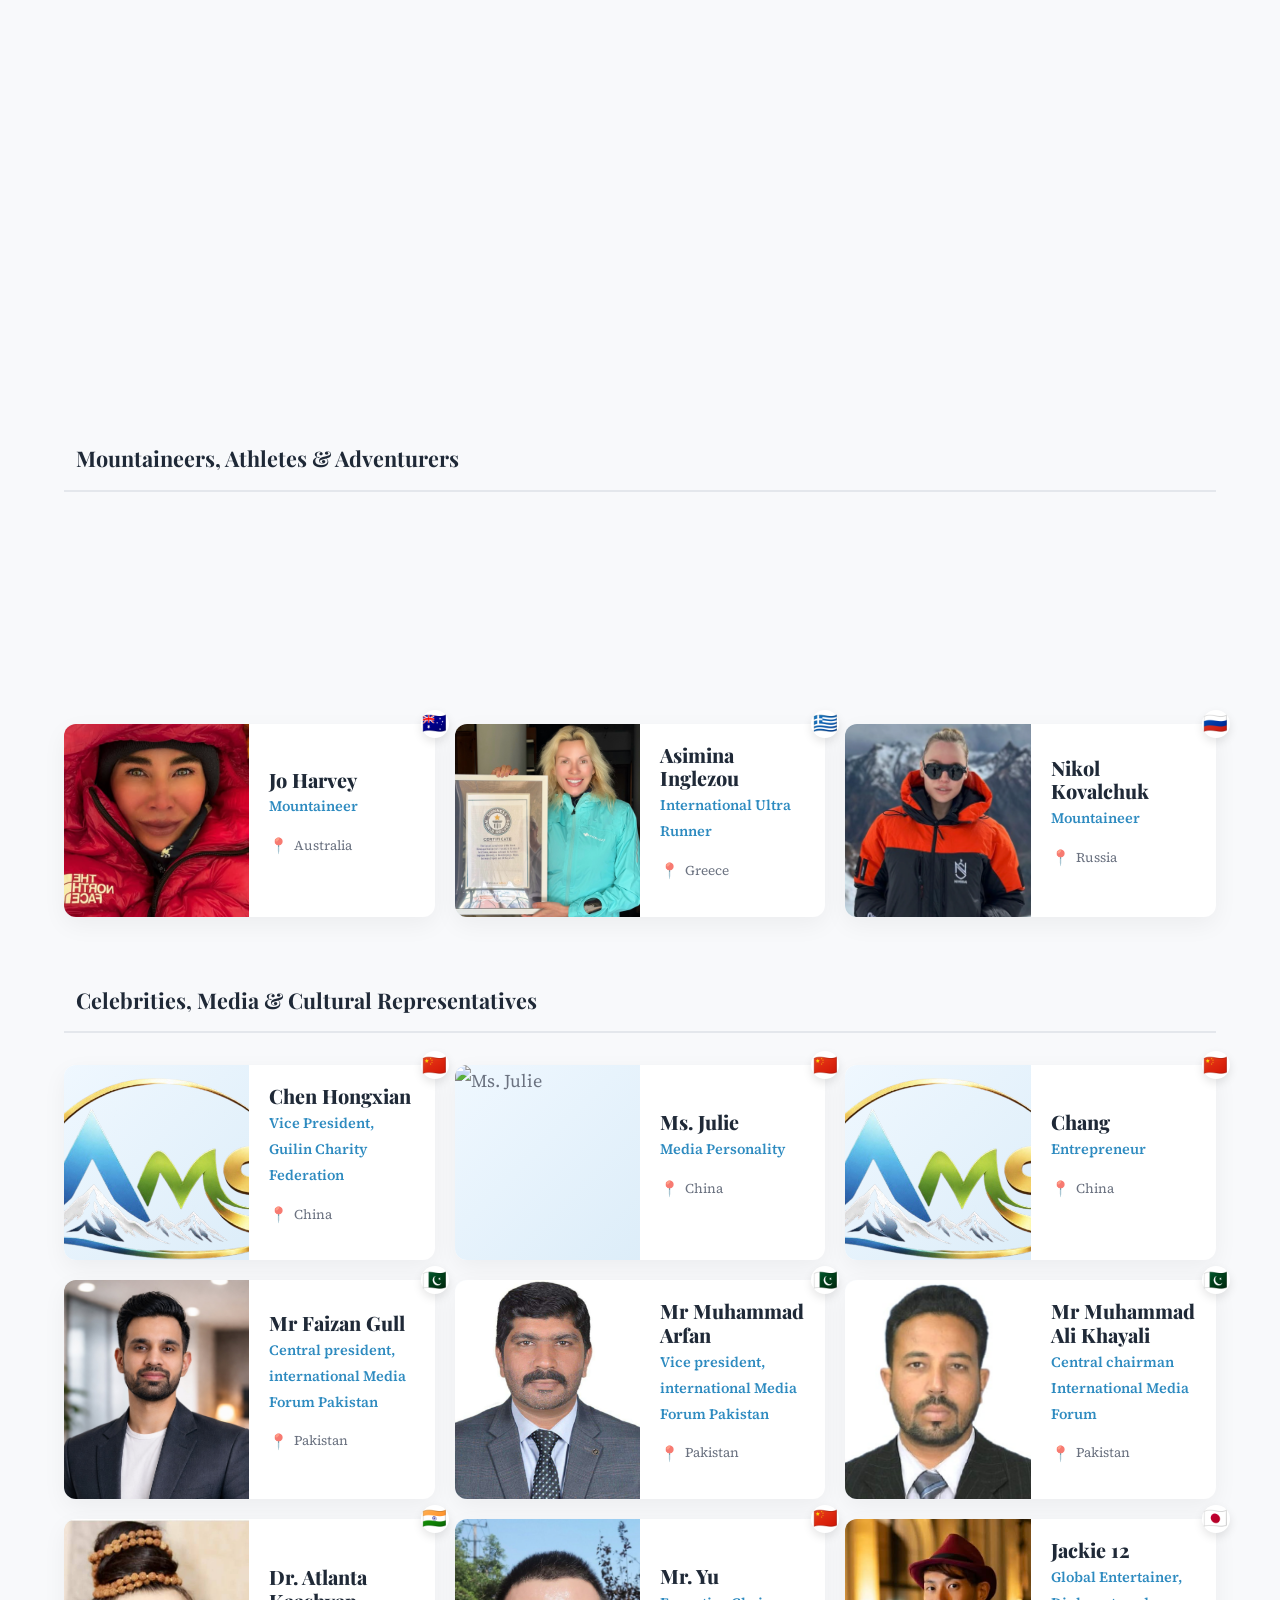
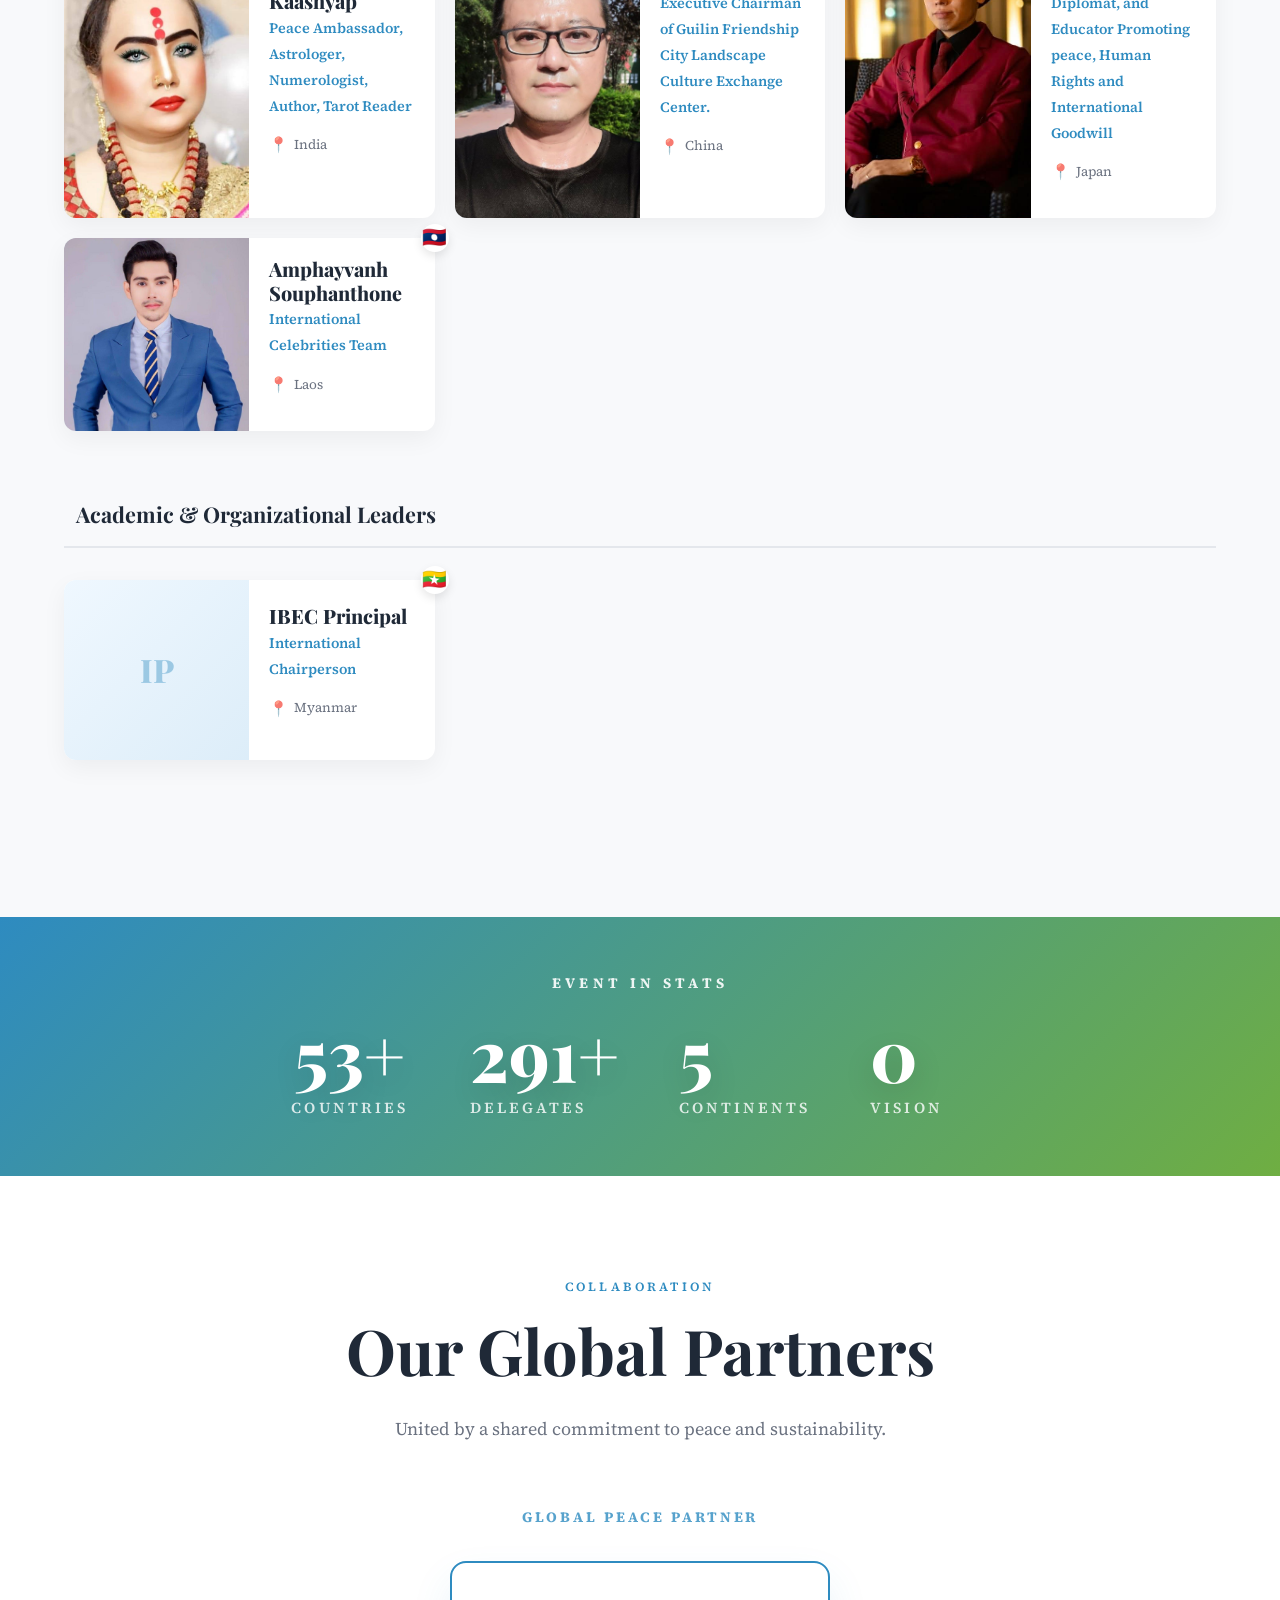
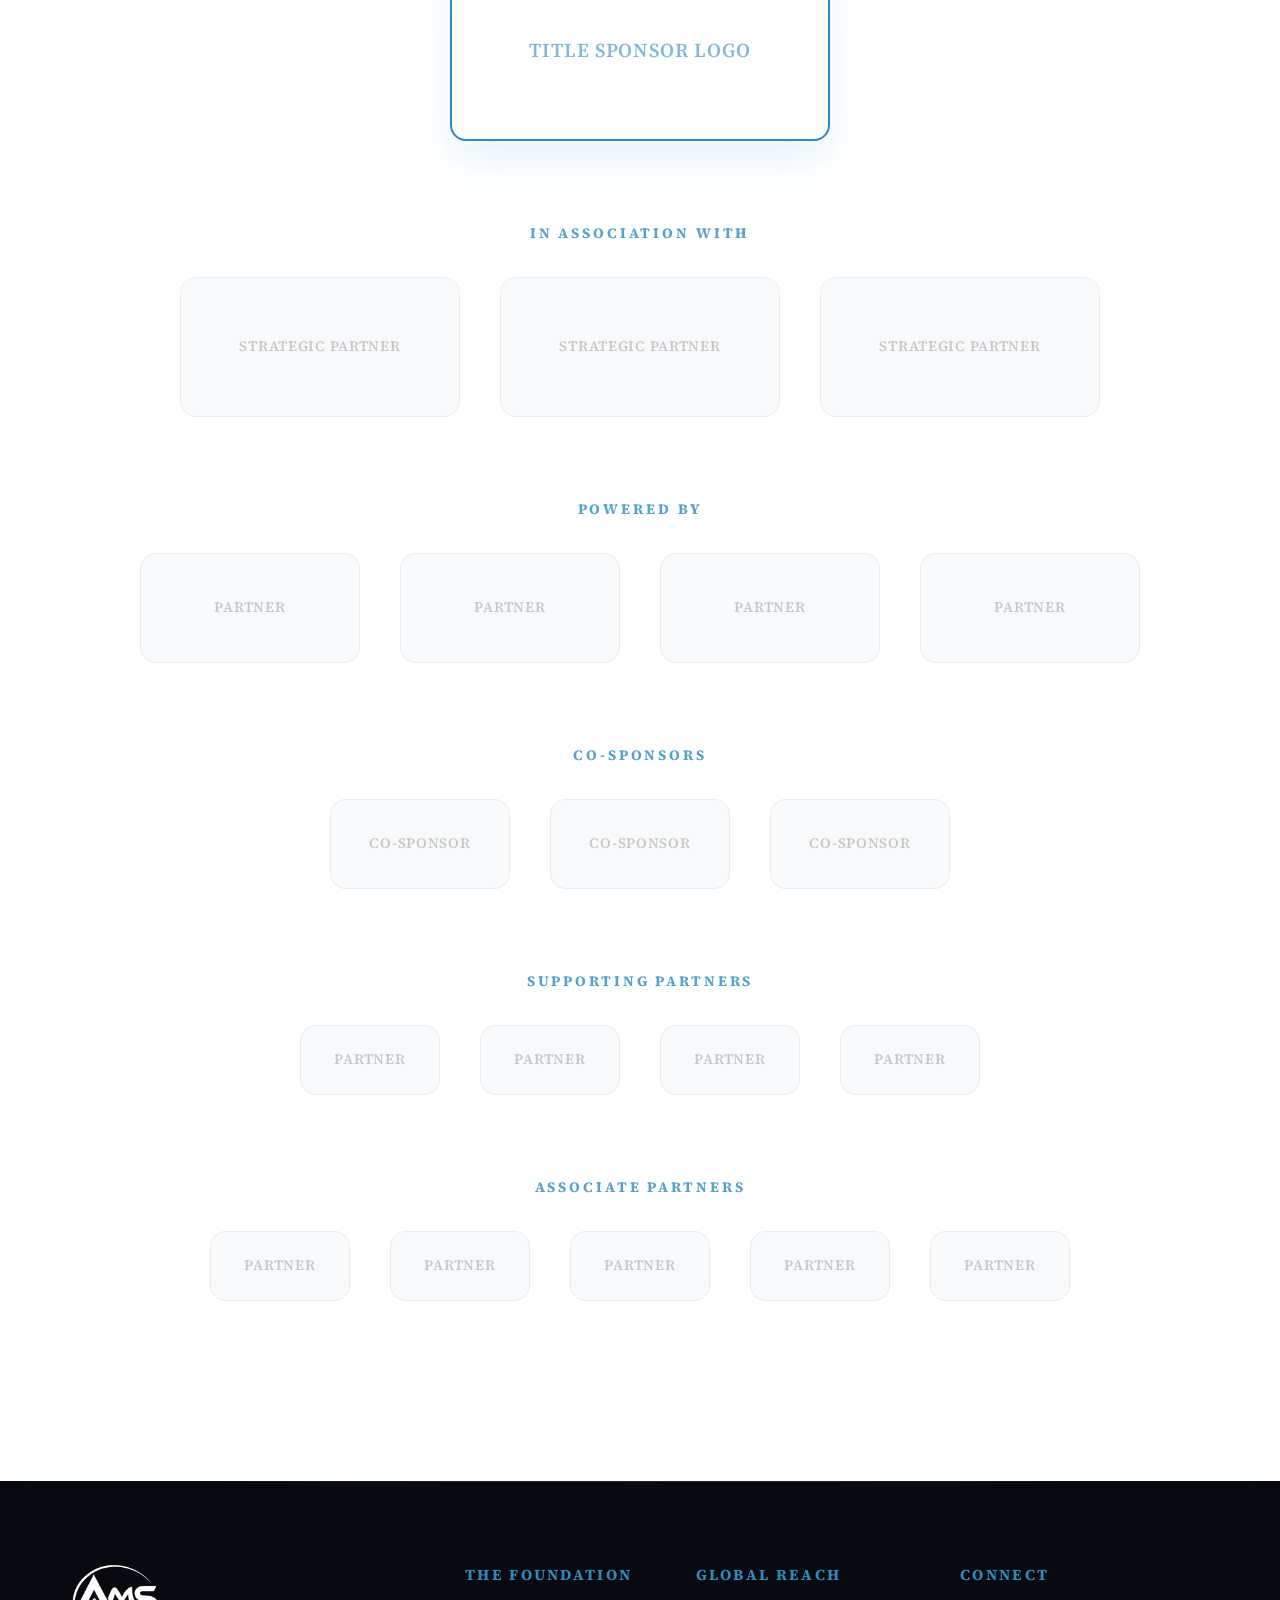
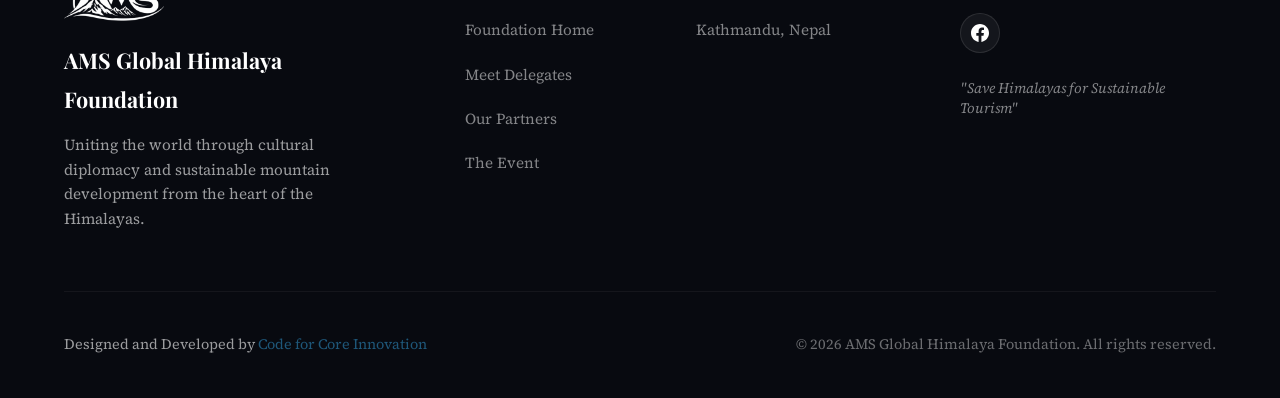
==== commit 5edeaafe: "Update event.html" ====
--- a/event.html
+++ b/event.html
@@ -410,7 +410,7 @@
         { n: "Ms. Julie", r: "Media Personality", c: "China", f: "🇨🇳", p: "images/ms-julie.png" },
         { n: "Chang", r: "Entrepreneur", c: "China", f: "🇨🇳", p: "images/logo.png" },
         { n: "Mr Faizan Gull", r: "Central president, international Media Forum Pakistan", c: "Pakistan", f: "🇵🇰", p: "images/mr-faizan-gull.jpg" },
-        { n: "Mr Muhammad Arfan", r: "Vice president, international Media Forum Pakistan", c: "Pakistan", f: "🇵🇰", p: "images/muhammad-arfan.jpg" },
+        { n: "Mr Muhammad Arfan", r: "Vice president, international Media Forum Pakistan", c: "Pakistan", f: "🇵🇰", p: "images/muhammad-afran.jpg" },
         
         { n: "Mr Muhammad Ali Khayali", r: "Central chairman International Media Forum", c: "Pakistan", f: "🇵🇰", p: "images/muhammad-ali-khayali.jpg" },
         
